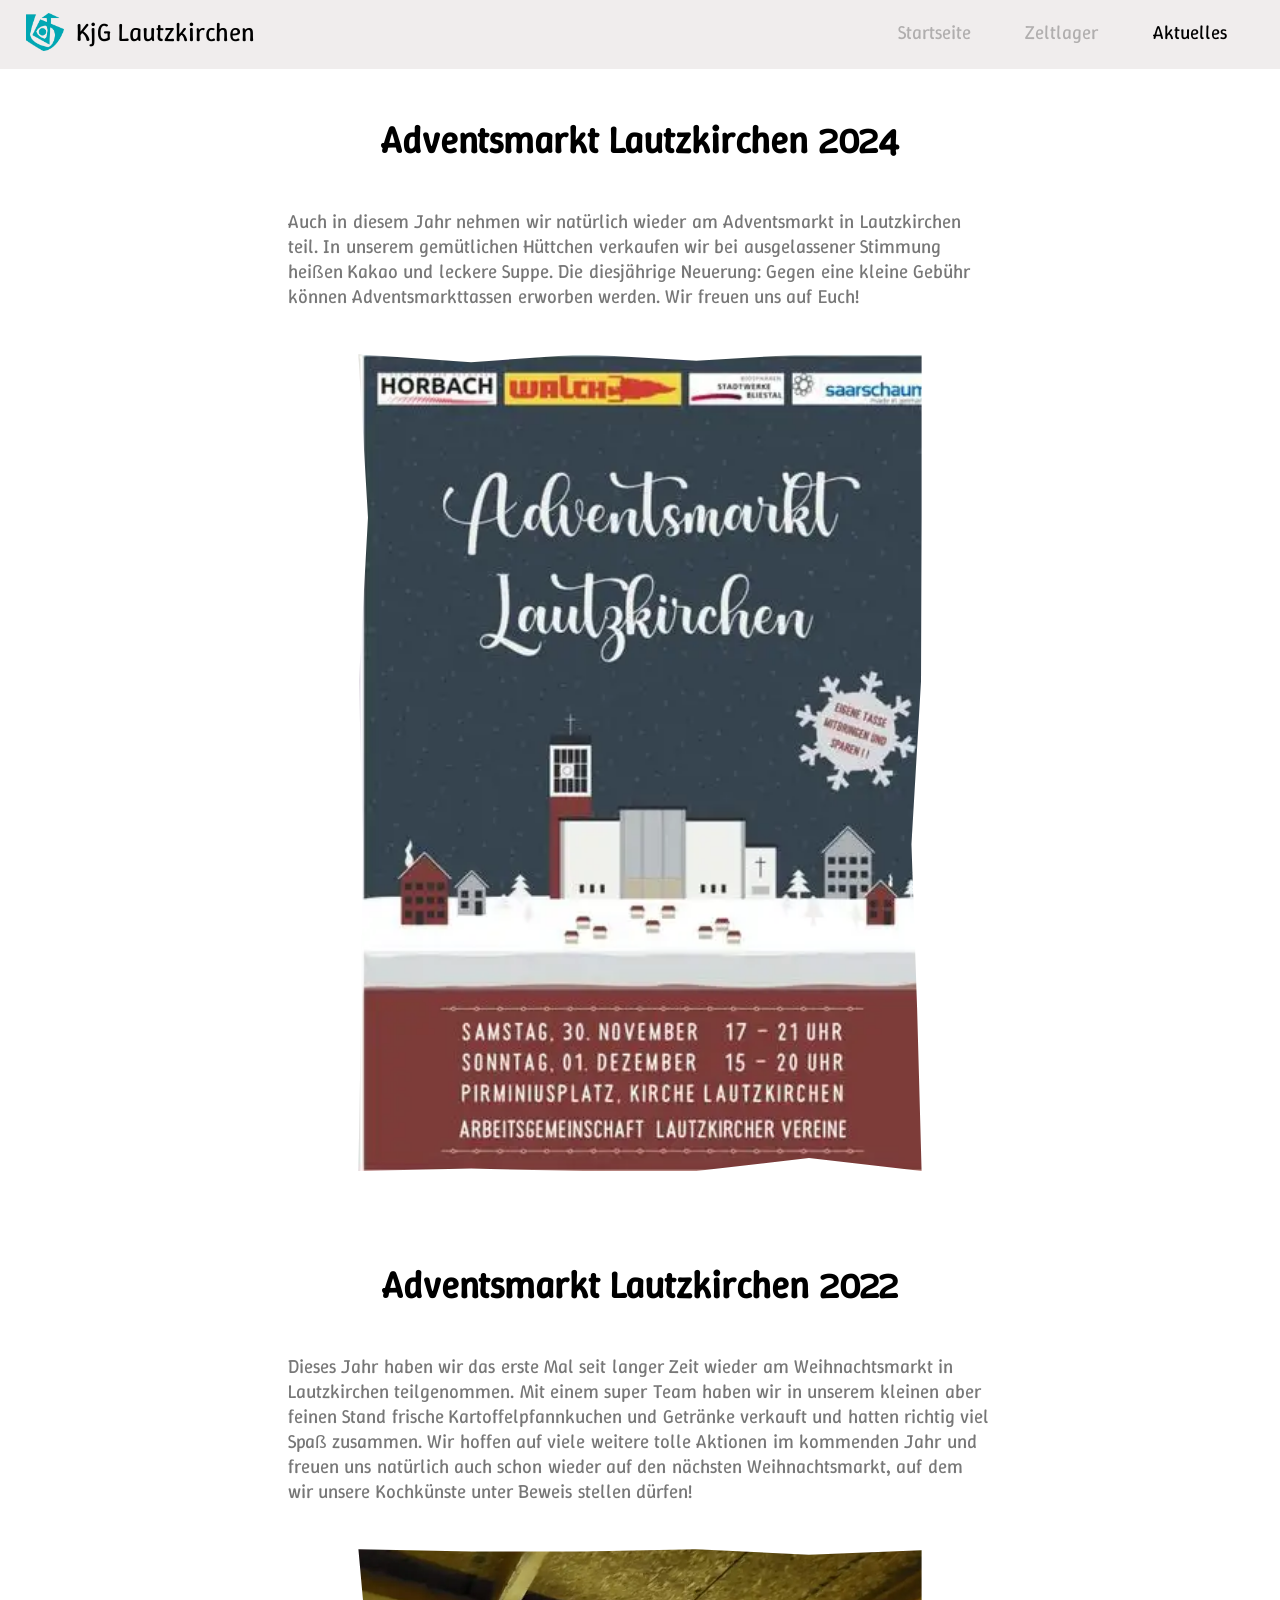
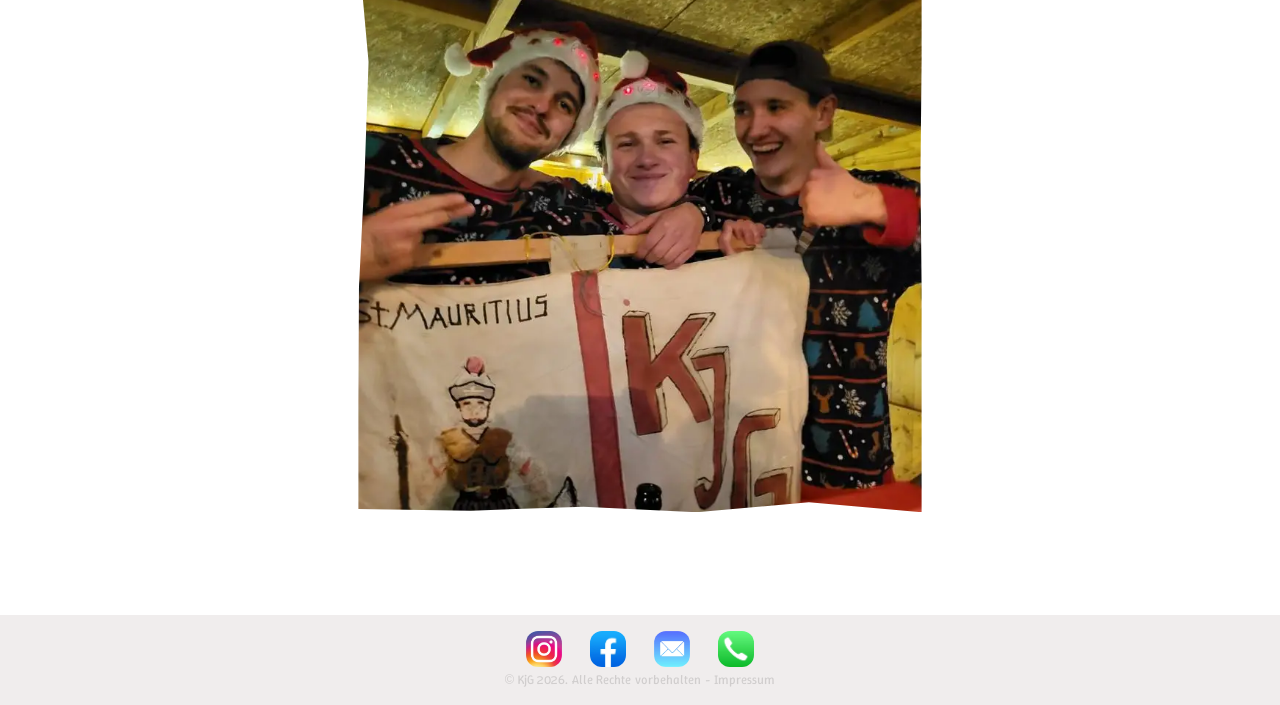
==== aktuelles.html @ 9eadfb22 "Minor improvements" ====
<html>
  <head>
    <meta name="viewport" content="width=device-width, initial-scale=1.0">
    <title> KjG Lautzkirchen - Zeltlager </title>
    <link rel="stylesheet" href=style.css>
    <link rel="shortcut icon" href="./bilder/seelenbohrer.webp" type="image/x-icon">
    <script src="script.js"></script>
  </head>
  <body>

    <div class="header">
      <div class="horizontal">
        <div class="logo">
          <img src="bilder/seelenbohrer.webp" alt="KjG Logo">
          KjG Lautzkirchen
        </div>
        <div class="tabs">
          <a href="/startseite"> Startseite </a>
          <a href="/zeltlager"> Zeltlager </a>
          <a class="aktiv" href="/aktuelles"> Aktuelles </a>
        </div>
      </div>
      <div class="fortschritt"></div>
    </div>

    <div class="main aktuelles">
      <div class="inhalt aktuelles">
        <div class="beitrag">
          <h1> Adventsmarkt Lautzkirchen 2024 </h1>
          <div class="beitrag-inhalt">
            <p>
              Auch in diesem Jahr nehmen wir natürlich wieder am Adventsmarkt in Lautzkirchen teil.
              In unserem gemütlichen Hüttchen verkaufen wir bei ausgelassener Stimmung heißen Kakao und leckere Suppe.
              Die diesjährige Neuerung: Gegen eine kleine Gebühr können Adventsmarkttassen erworben werden.
              Wir freuen uns auf Euch!
            </p>
          </div>
          <div class=beitrags-bilder>
            <div class="container">
              <img src="./bilder/news/adventsmarkt-2024.webp" alt="Adventsmarkt 2024">
            </div>
          </div>
        </div>
        <div class="beitrag">
          <h1> Adventsmarkt Lautzkirchen 2022 </h1>
          <div class="beitrag-inhalt">
            <p>
              Dieses Jahr haben wir das erste Mal seit langer Zeit wieder am Weihnachtsmarkt in Lautzkirchen teilgenommen.
              Mit einem super Team haben wir in unserem kleinen aber feinen Stand frische Kartoffelpfannkuchen und Getränke verkauft und hatten richtig viel Spaß zusammen.
              Wir hoffen auf viele weitere tolle Aktionen im kommenden Jahr und freuen uns natürlich auch schon wieder auf den nächsten Weihnachtsmarkt, auf dem wir unsere Kochkünste unter Beweis stellen dürfen!
            </p>
          </div>
          <div class=beitrags-bilder>
            <div class="container">
              <img src="./bilder/news/adventsmarkt-2022.webp" alt="Adventsmarkt 2022">
            </div>
          </div>
        </div>
      </div>
    </div>

    <footer>
      <div class="kontakt">
          <img src="bilder/instagram.webp" alt="Instagram Logo" onclick="window.location='https://www.instagram.com/kjg.lautzkirchen'">
          <img src="bilder/facebook.webp" alt="Facebook Logo" onclick="window.location='https://www.facebook.com/100064357975045'">
          <img src="bilder/mail.webp" alt="Email Logo" onclick="window.location='mailto:kjg-lautzkirchen-zeltlager@gmx.de'">
          <img src="bilder/phone.webp" alt="Phone Logo" onclick="window.location='tel:+49 15776947321'">
      </div>
      <a href="/impressum">
      © KjG 2026. Alle Rechte vorbehalten - Impressum
      </a>
    </footer>
  </body>
</html>
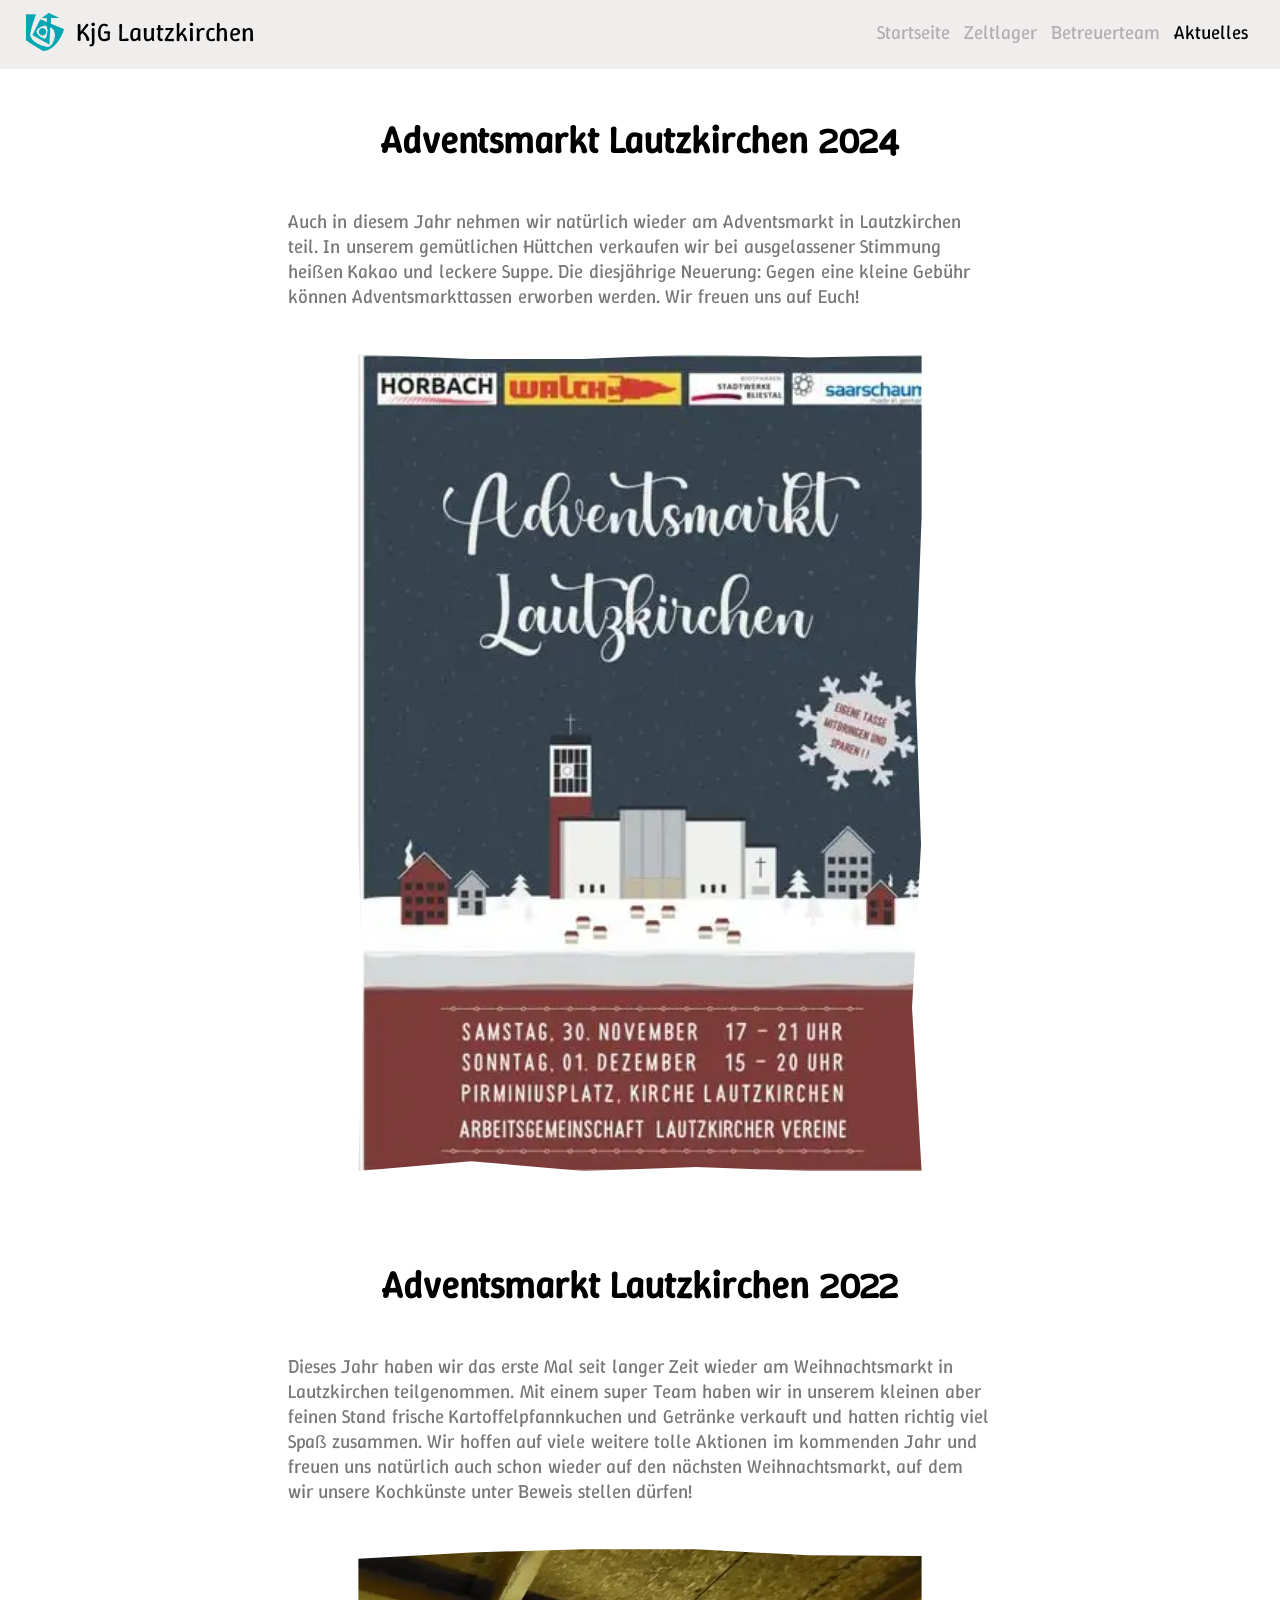
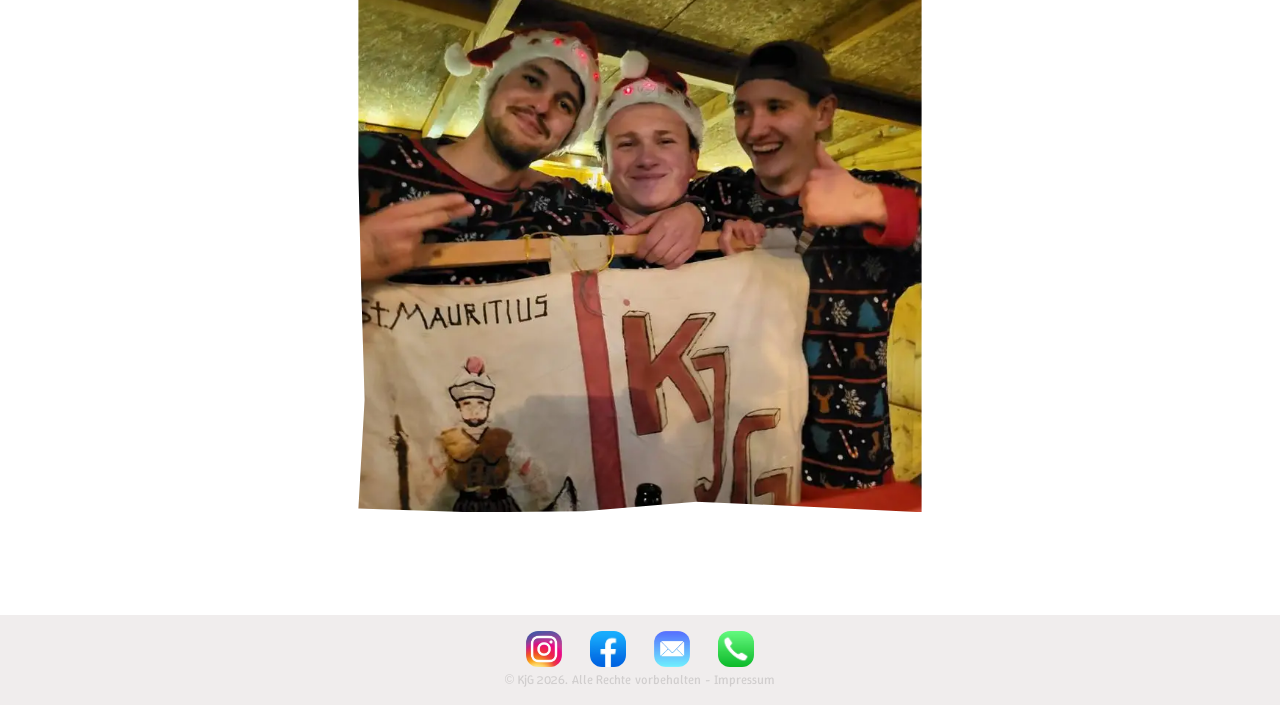
==== commit ba607539: "Add empty Team tab" ====
--- a/aktuelles.html
+++ b/aktuelles.html
@@ -17,6 +17,7 @@
         <div class="tabs">
           <a href="/startseite"> Startseite </a>
           <a href="/zeltlager"> Zeltlager </a>
+          <a href="/team"> Betreuerteam </a>
           <a class="aktiv" href="/aktuelles"> Aktuelles </a>
         </div>
       </div>
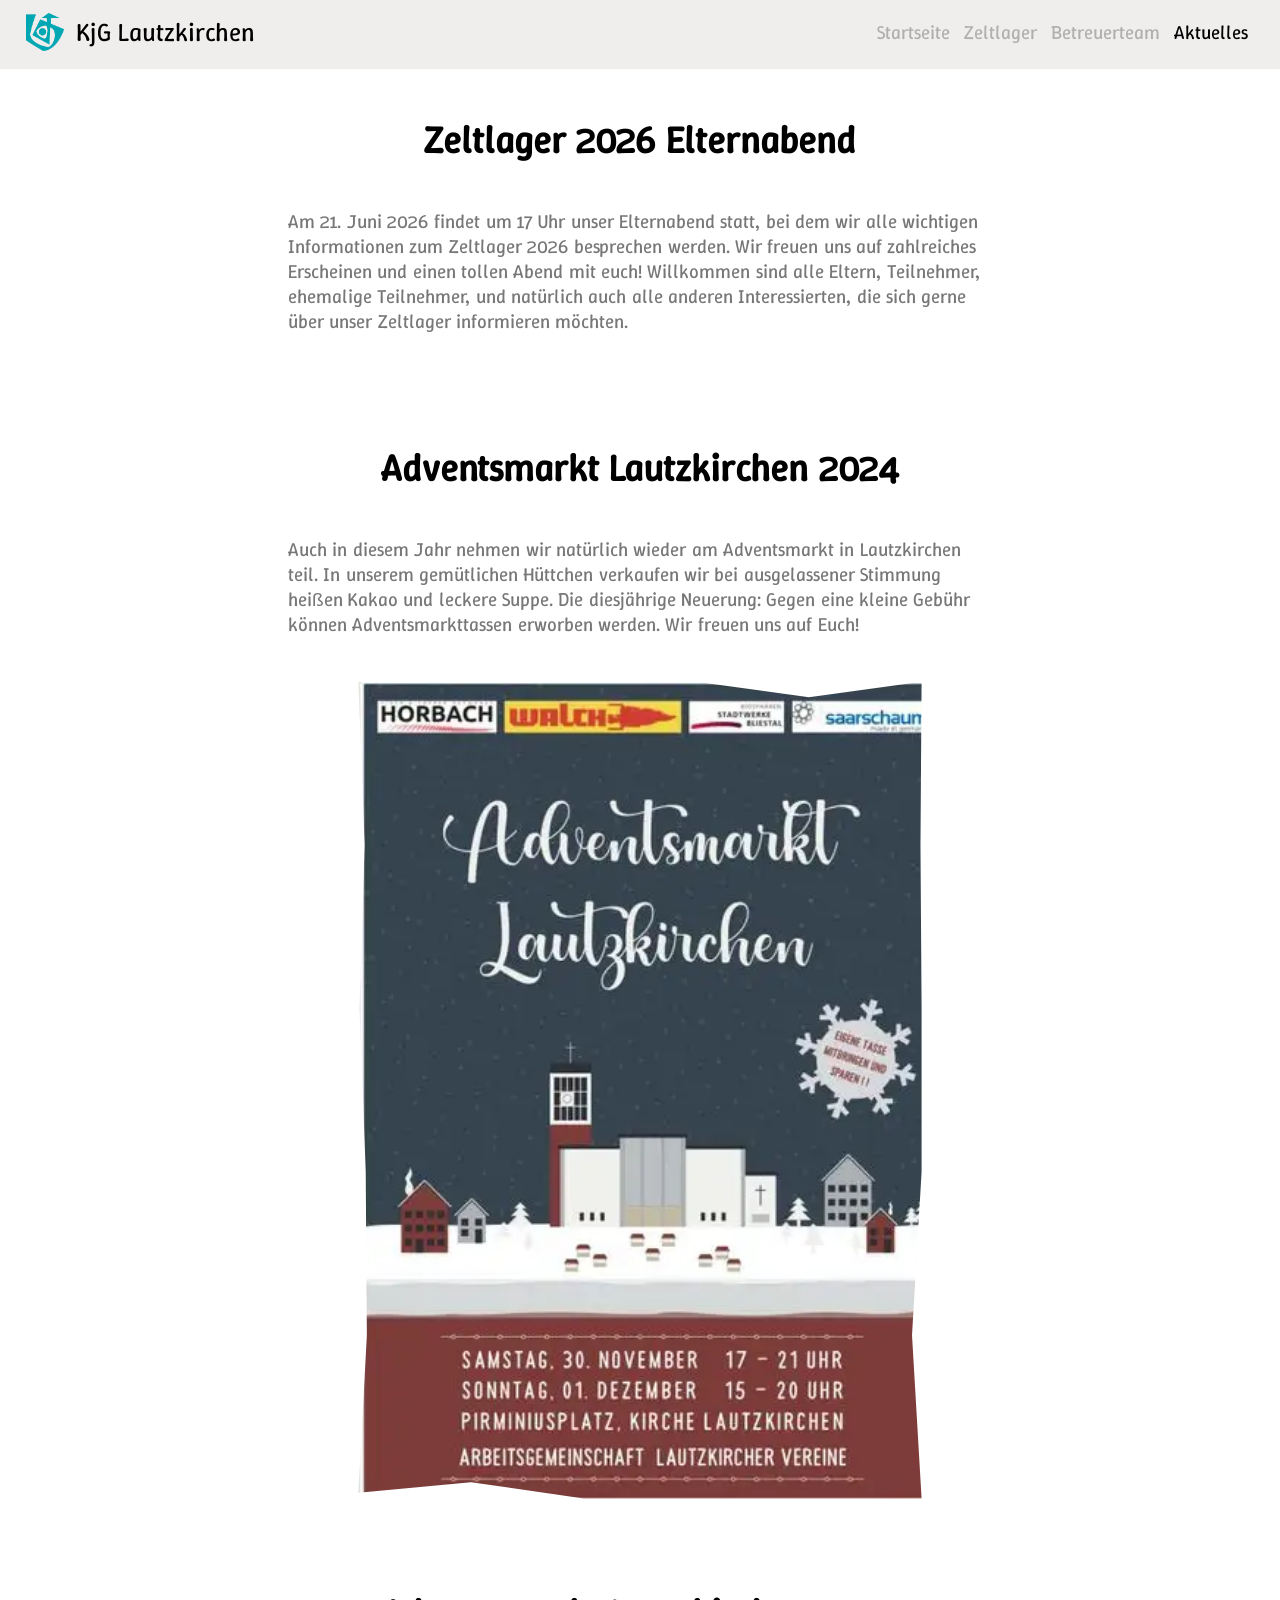
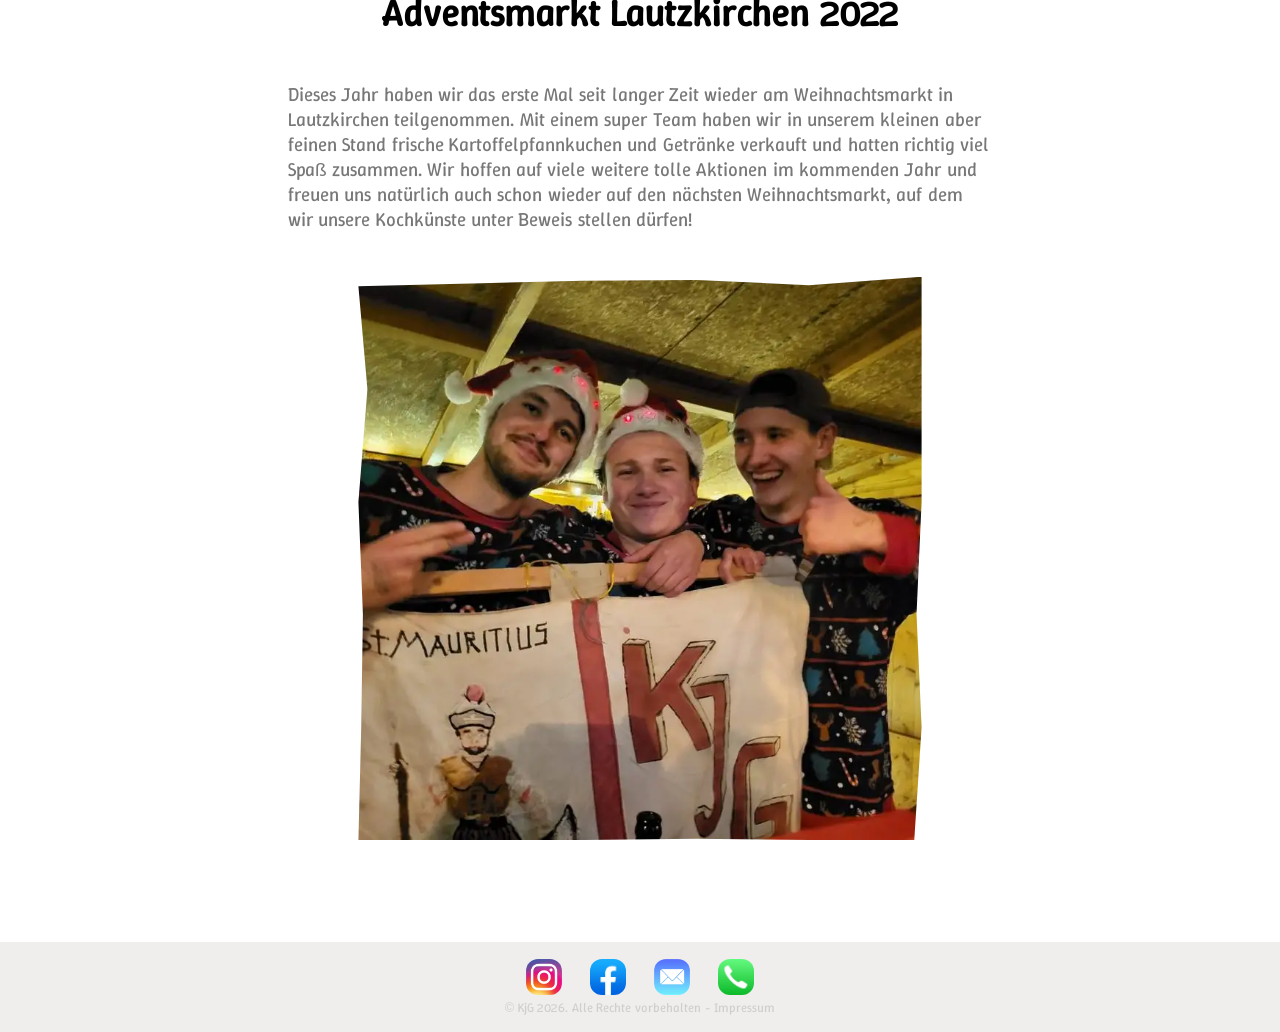
==== commit 0f1dfd68: "Add Elternabend news" ====
--- a/aktuelles.html
+++ b/aktuelles.html
@@ -26,6 +26,16 @@
 
     <div class="main aktuelles">
       <div class="inhalt aktuelles">
+        <div class="beitrag">
+          <h1> Zeltlager 2026 Elternabend </h1>
+          <div class="beitrag-inhalt">
+            <p>
+            Am 21. Juni 2026 findet um 17 Uhr unser Elternabend statt, bei dem wir alle wichtigen Informationen zum Zeltlager 2026 besprechen werden.
+            Wir freuen uns auf zahlreiches Erscheinen und einen tollen Abend mit euch!
+            Willkommen sind alle Eltern, Teilnehmer, ehemalige Teilnehmer, und natürlich auch alle anderen Interessierten, die sich gerne über unser Zeltlager informieren möchten.
+            </p>
+          </div>
+        </div>
         <div class="beitrag">
           <h1> Adventsmarkt Lautzkirchen 2024 </h1>
           <div class="beitrag-inhalt">
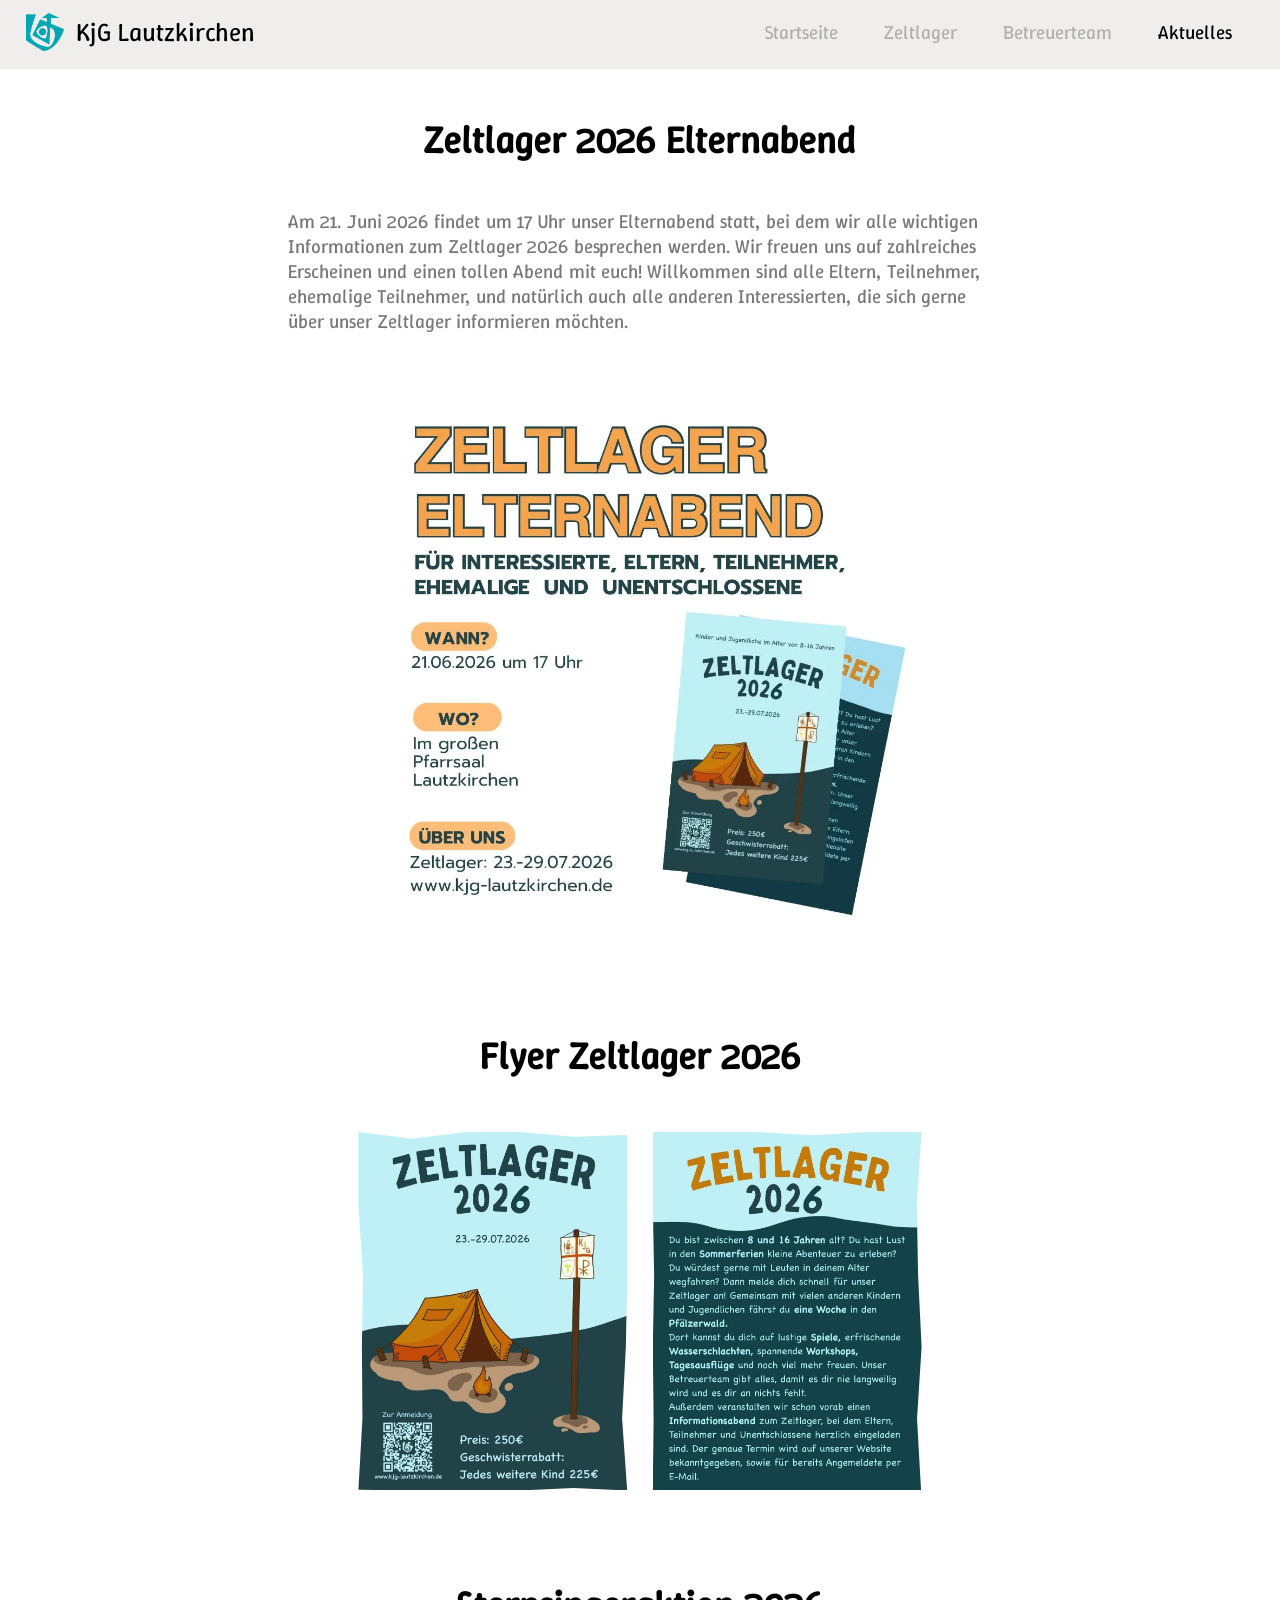
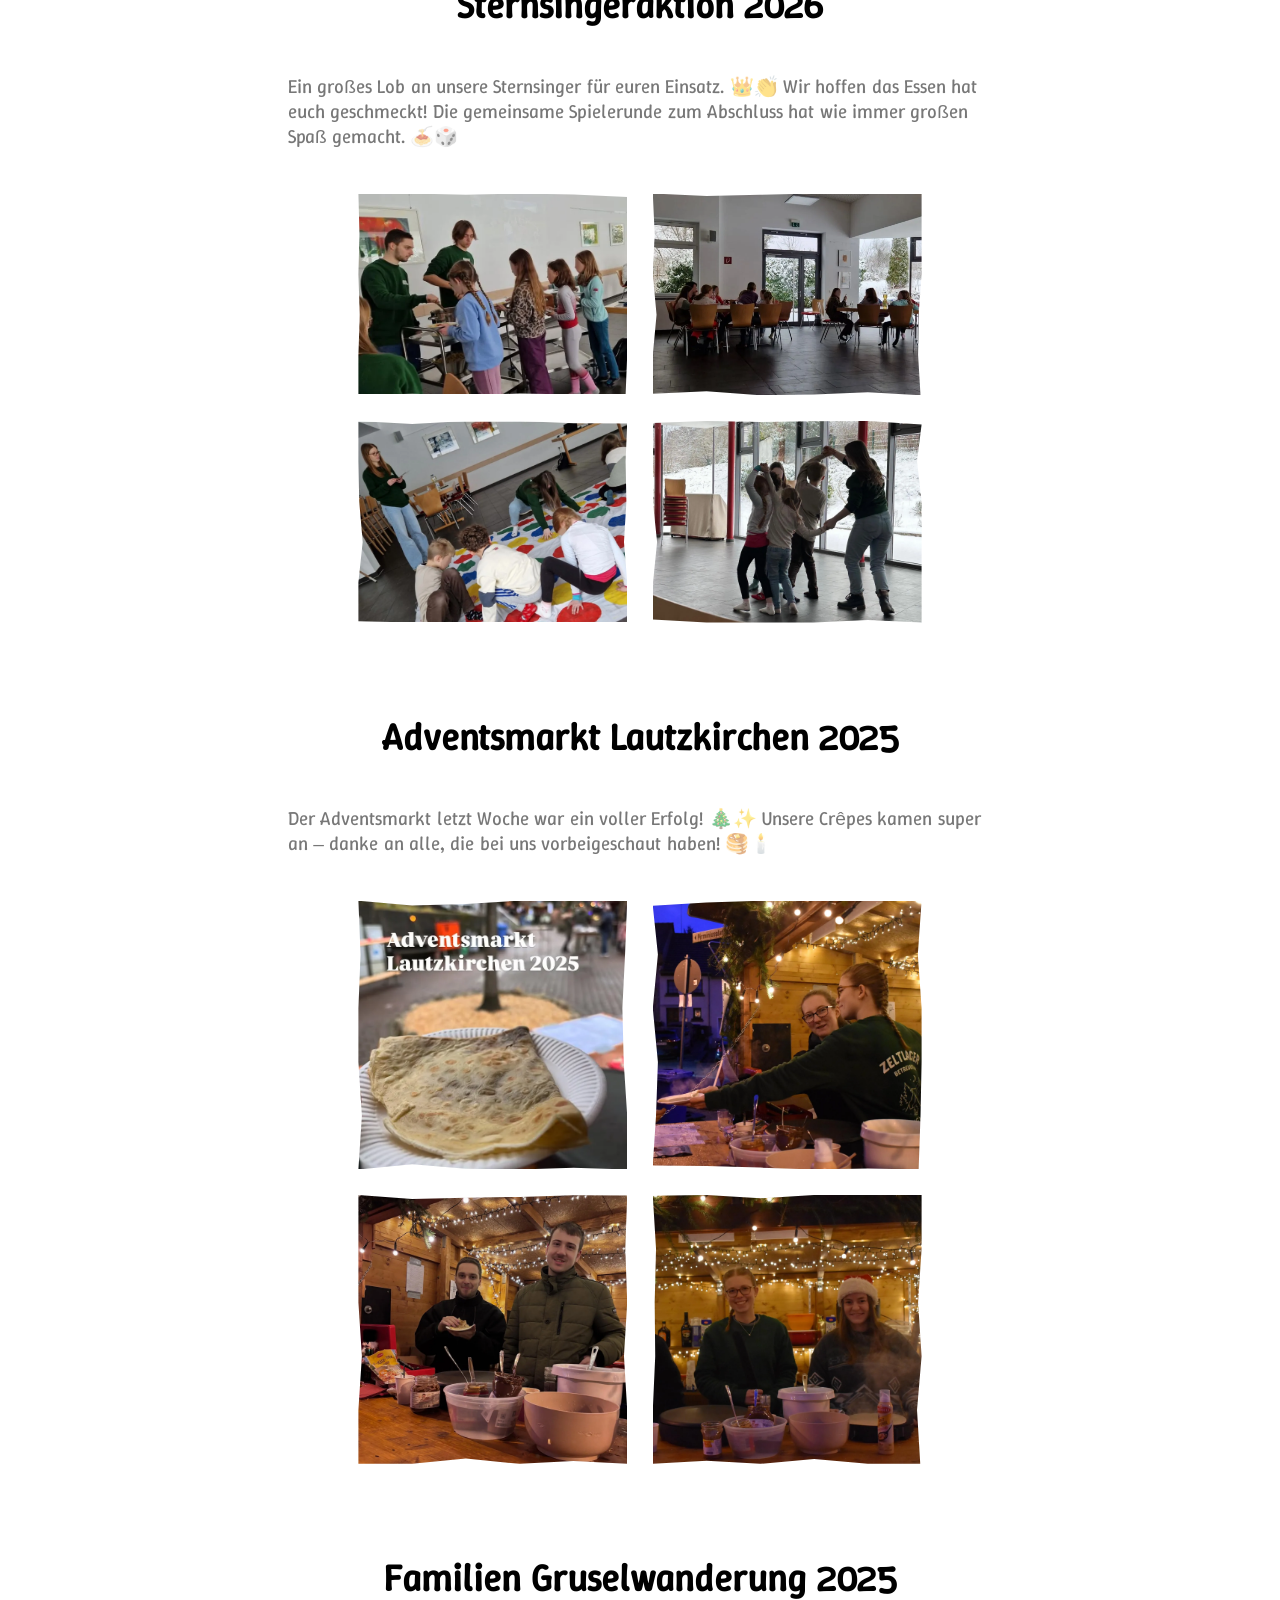
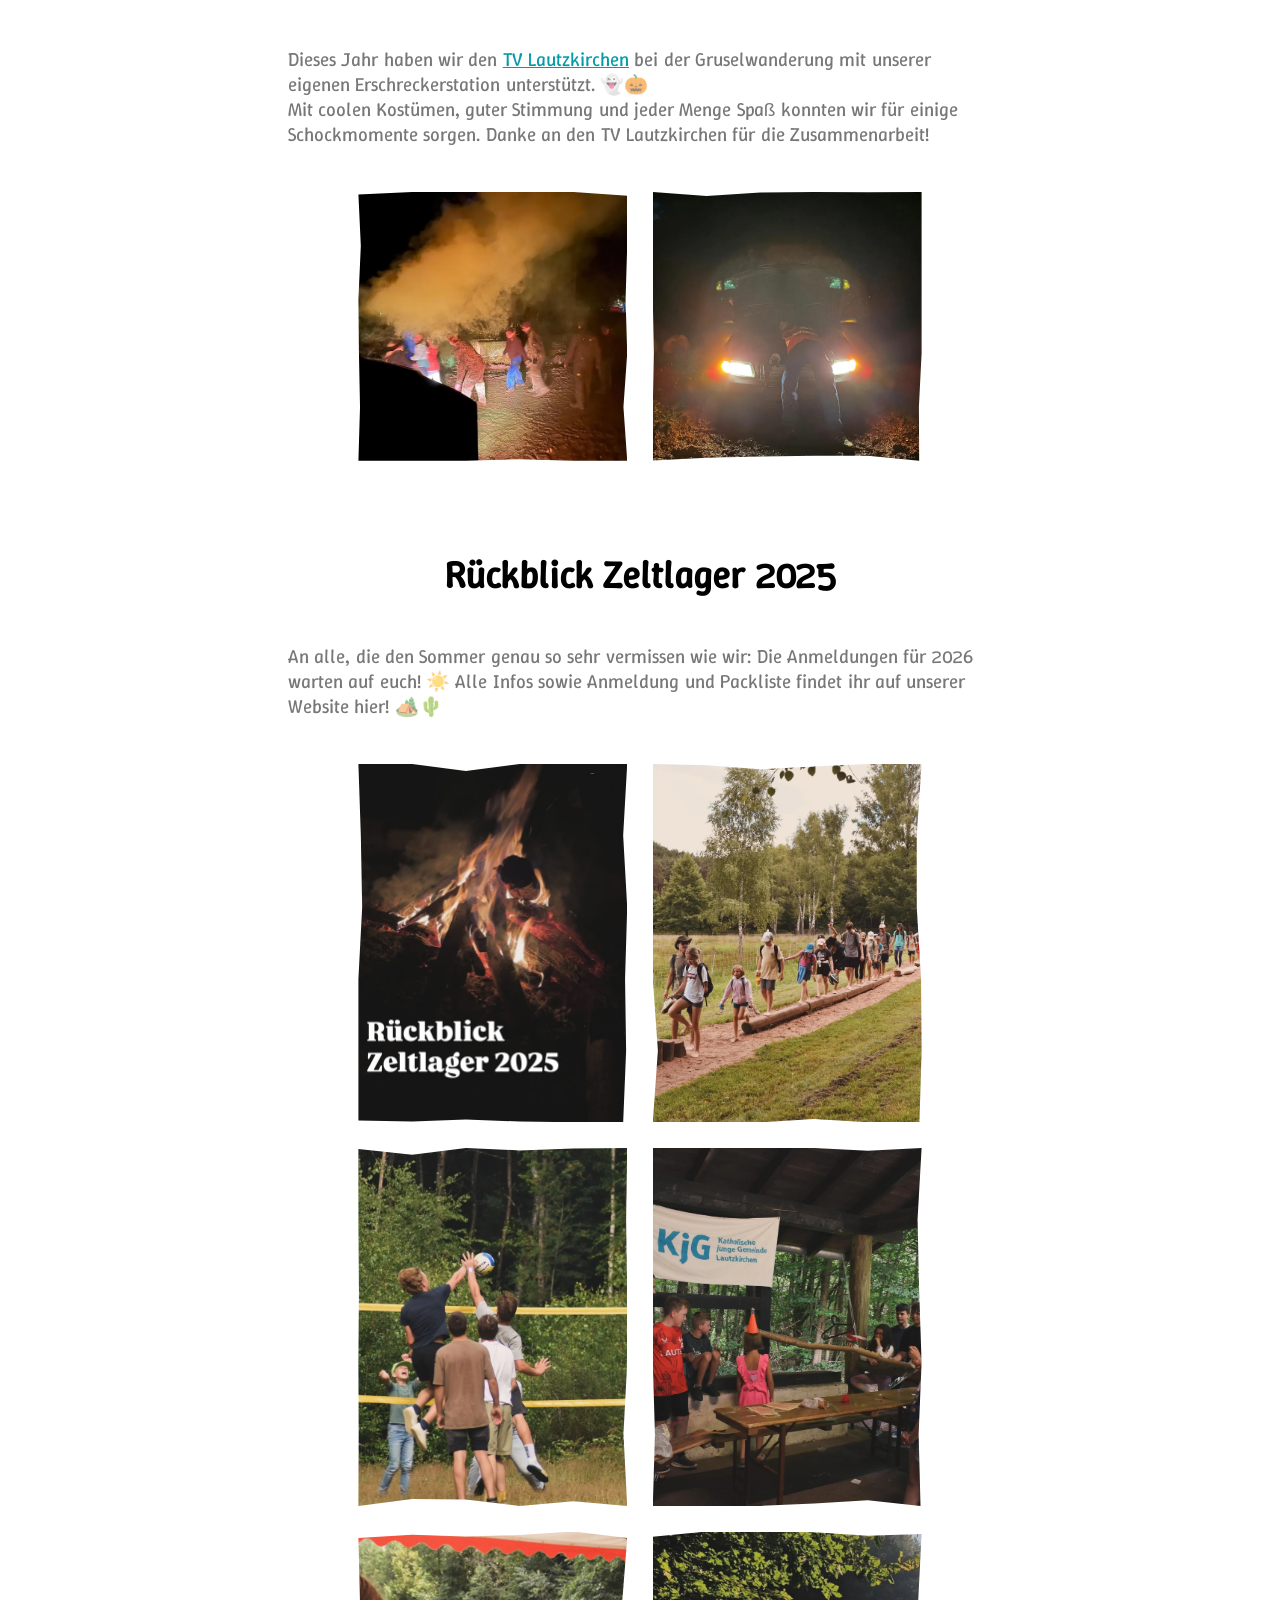
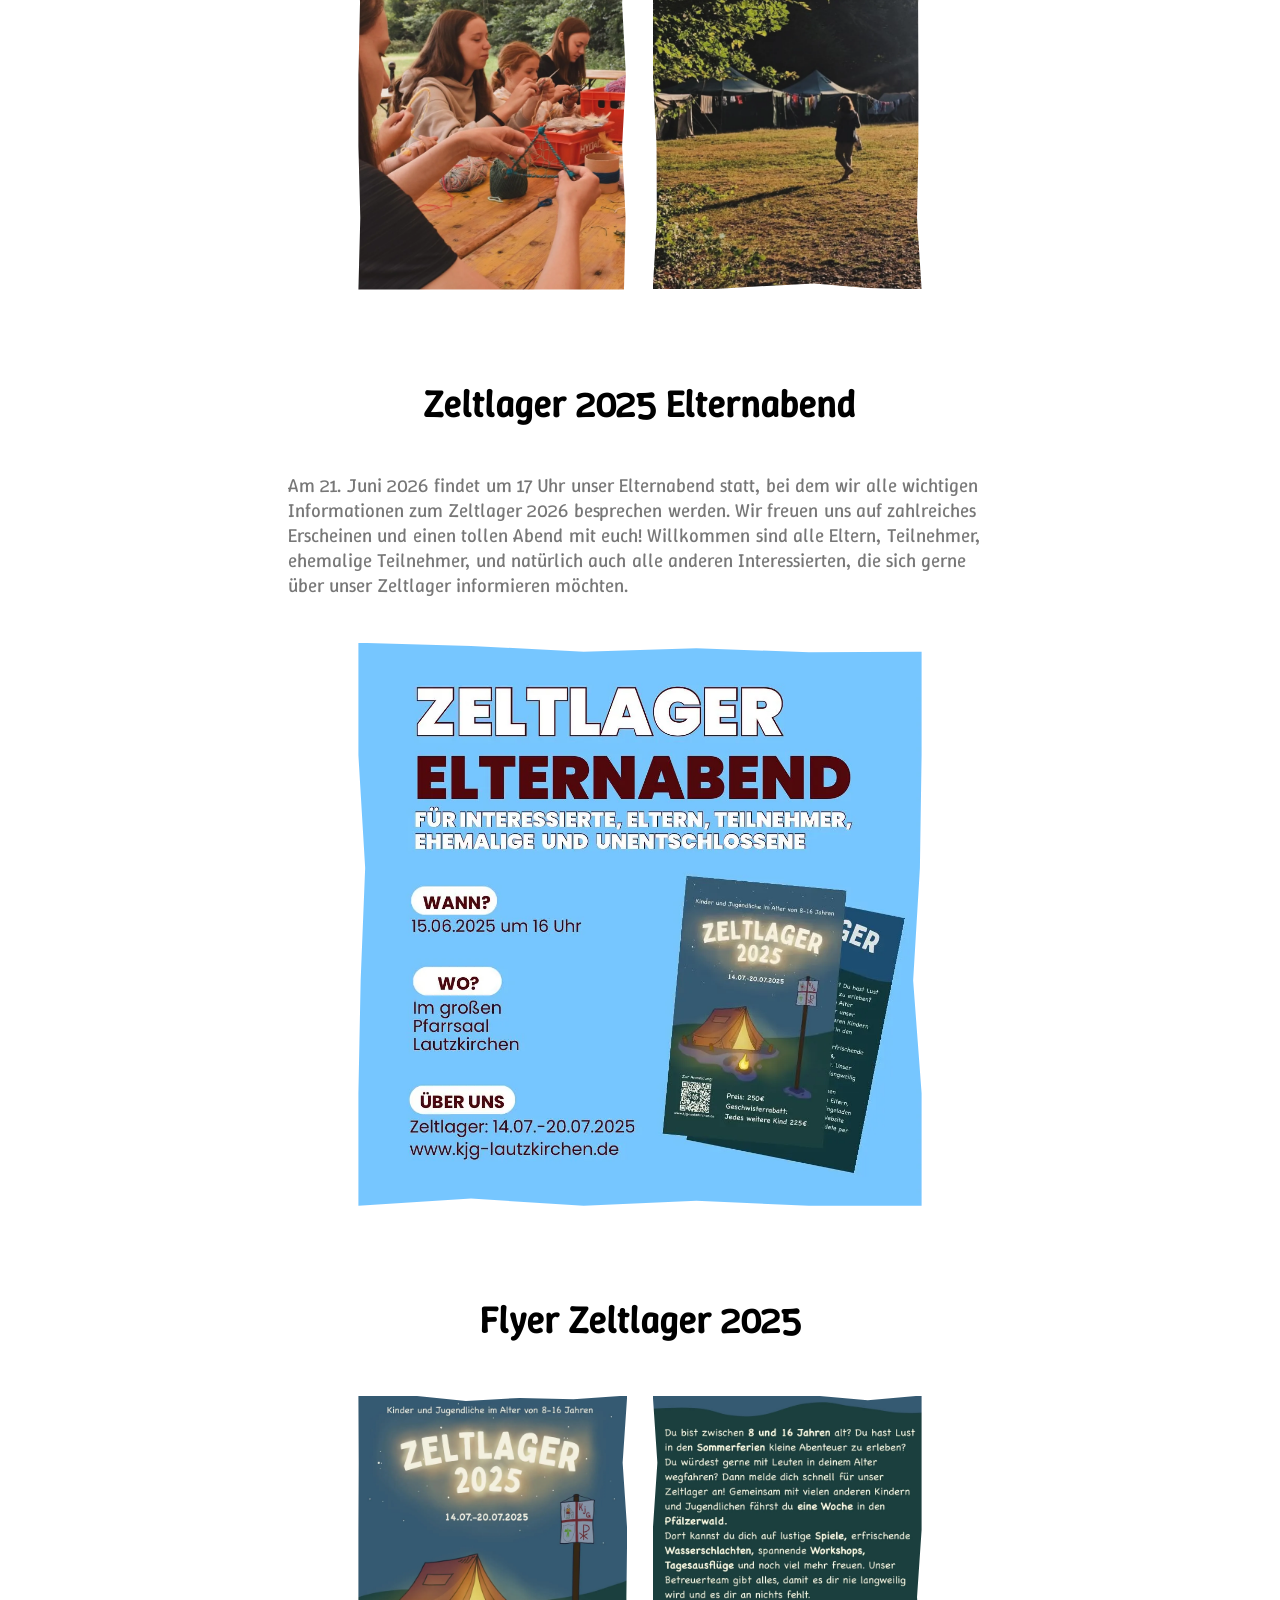
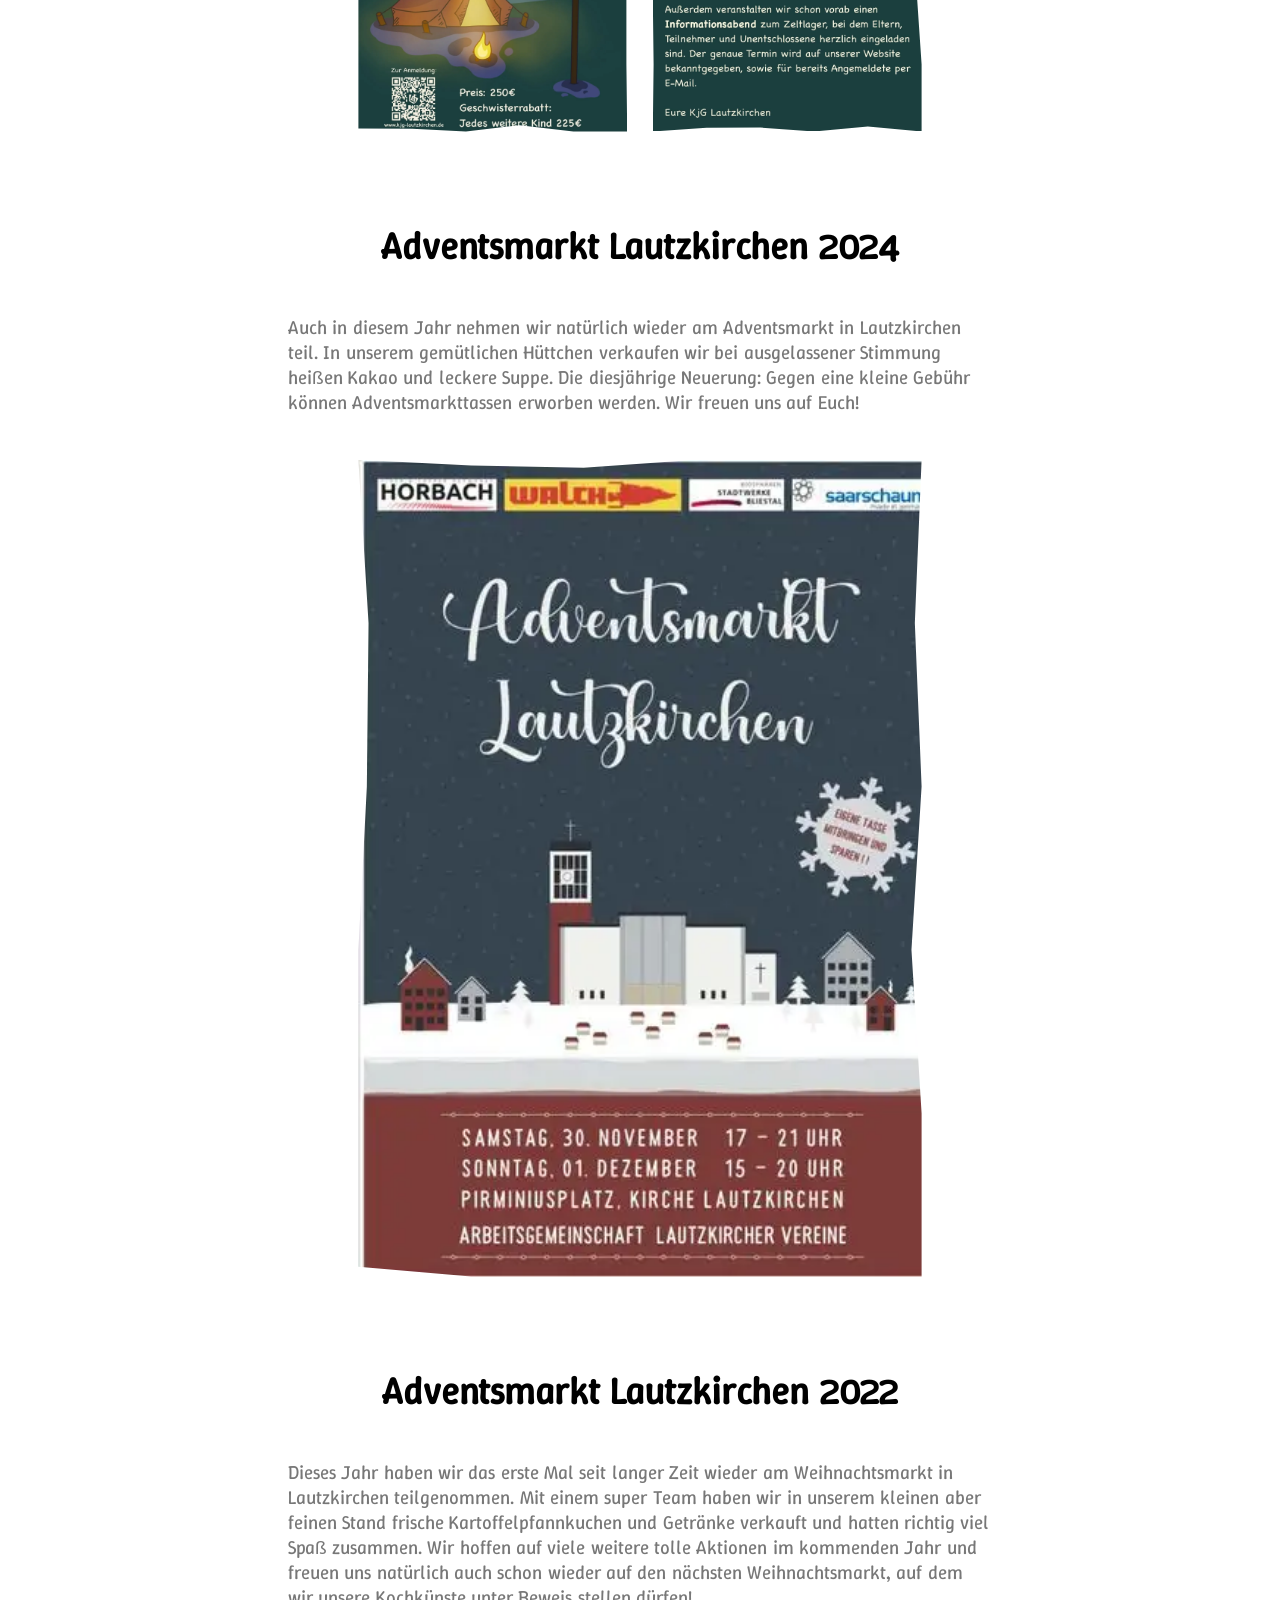
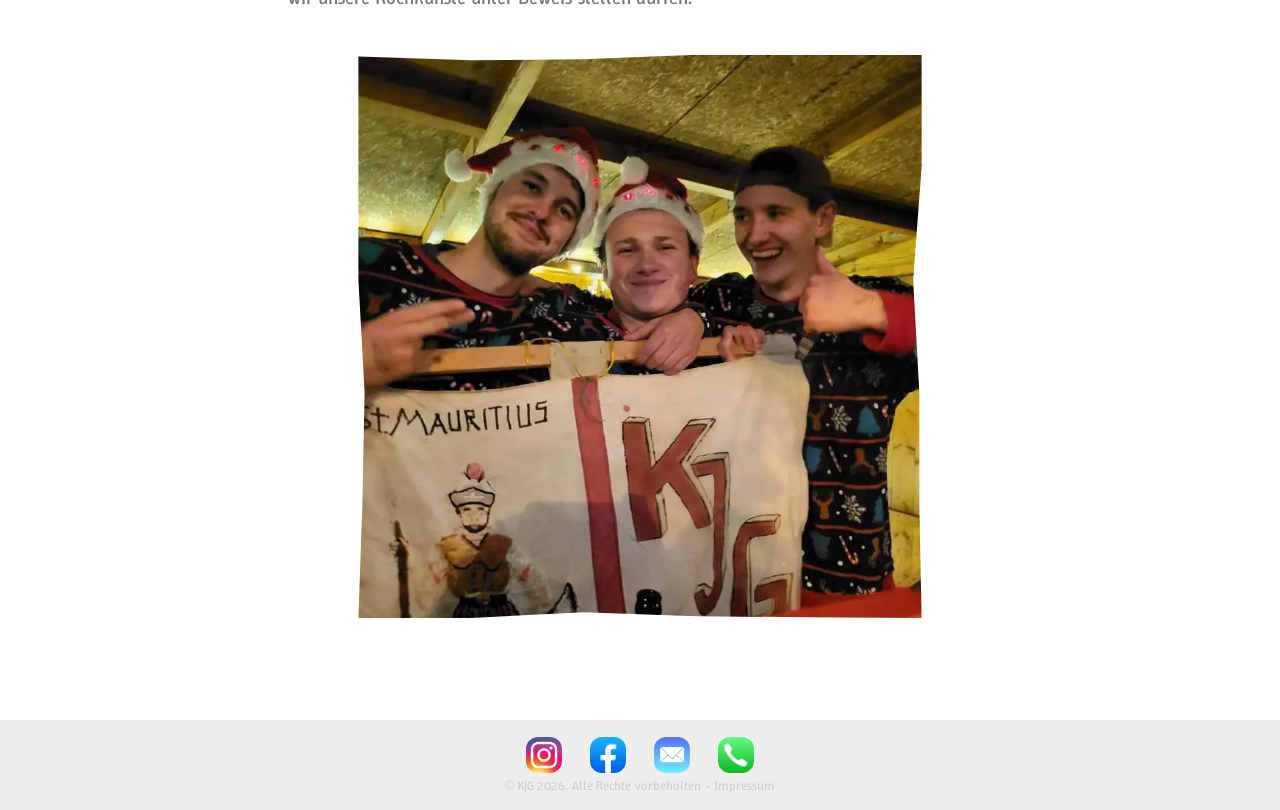
==== commit a68558ae: "Add more news entries" ====
--- a/aktuelles.html
+++ b/aktuelles.html
@@ -30,10 +30,146 @@
           <h1> Zeltlager 2026 Elternabend </h1>
           <div class="beitrag-inhalt">
             <p>
-            Am 21. Juni 2026 findet um 17 Uhr unser Elternabend statt, bei dem wir alle wichtigen Informationen zum Zeltlager 2026 besprechen werden.
-            Wir freuen uns auf zahlreiches Erscheinen und einen tollen Abend mit euch!
-            Willkommen sind alle Eltern, Teilnehmer, ehemalige Teilnehmer, und natürlich auch alle anderen Interessierten, die sich gerne über unser Zeltlager informieren möchten.
-            </p>
+              Am 21. Juni 2026 findet um 17 Uhr unser Elternabend statt, bei dem wir alle wichtigen Informationen zum Zeltlager 2026 besprechen werden.
+              Wir freuen uns auf zahlreiches Erscheinen und einen tollen Abend mit euch!
+              Willkommen sind alle Eltern, Teilnehmer, ehemalige Teilnehmer, und natürlich auch alle anderen Interessierten, die sich gerne über unser Zeltlager informieren möchten.
+            </p>
+          </div>
+          <div class=beitrags-bilder>
+            <div class="container">
+              <img src="bilder/news/elternabend-2026.webp" alt="Zeltlager 2026 Elternabend">
+            </div>
+          </div>
+        </div>
+        <div class="beitrag">
+          <h1> Flyer Zeltlager 2026 </h1>
+          <div class=beitrags-bilder>
+            <div class="container">
+              <img src="bilder/news/flyer-2026.webp" alt="Flyer Zeltlager 2026 Bild 1">
+            </div>
+            <div class="container">
+              <img src="bilder/news/flyer-2026-2.webp" alt="Flyer Zeltlager 2026 Bild 2">
+            </div>
+          </div>
+        </div>
+        <div class="beitrag">
+          <h1> Sternsingeraktion 2026 </h1>
+          <div class="beitrag-inhalt">
+            <p>
+              Ein großes Lob an unsere Sternsinger für euren Einsatz. 👑👏
+              Wir hoffen das Essen hat euch geschmeckt! Die gemeinsame Spielerunde zum Abschluss hat wie immer großen Spaß gemacht. 🍝🎲
+            </p>
+          </div>
+          <div class=beitrags-bilder>
+            <div class="container">
+              <img src="bilder/news/sternsinger-2026.webp" alt="Sternsinger Aktion 2026 Bild 1">
+            </div>
+            <div class="container">
+              <img src="bilder/news/sternsinger-2026-2.webp" alt="Sternsinger Aktion 2026 Bild 2">
+            </div>
+            <div class="container">
+              <img src="bilder/news/sternsinger-2026-3.webp" alt="Sternsinger Aktion 2026 Bild 3">
+            </div>
+            <div class="container">
+              <img src="bilder/news/sternsinger-2026-4.webp" alt="Sternsinger Aktion 2026 Bild 4">
+            </div>
+          </div>
+        </div>
+        <div class="beitrag">
+          <h1> Adventsmarkt Lautzkirchen 2025 </h1>
+          <div class="beitrag-inhalt">
+            <p>
+              Der Adventsmarkt letzt Woche war ein voller Erfolg! 🎄✨
+              Unsere Crêpes kamen super an – danke an alle, die bei uns vorbeigeschaut haben! 🥞🕯️
+            </p>
+          </div>
+          <div class=beitrags-bilder>
+            <div class="container">
+              <img src="bilder/news/adventsmarkt-2025.webp" alt="Adventsmarkt 2025 Bild 1">
+            </div>
+            <div class="container">
+              <img src="bilder/news/adventsmarkt-2025-2.webp" alt="Adventsmarkt 2025 Bild 2">
+            </div>
+            <div class="container">
+              <img src="bilder/news/adventsmarkt-2025-3.webp" alt="Adventsmarkt 2025 Bild 3">
+            </div>
+            <div class="container">
+              <img src="bilder/news/adventsmarkt-2025-4.webp" alt="Adventsmarkt 2025 Bild 4">
+            </div>
+          </div>
+        </div>
+        <div class="beitrag">
+          <h1> Familien Gruselwanderung 2025 </h1>
+          <div class="beitrag-inhalt">
+            <p>
+              Dieses Jahr haben wir den <a href="https://www.instagram.com/_tvlautzkirchen_/">TV Lautzkirchen</a> bei der Gruselwanderung mit unserer eigenen Erschreckerstation unterstützt. 👻🎃
+              <br>
+              Mit coolen Kostümen, guter Stimmung und jeder Menge Spaß konnten wir für einige Schockmomente sorgen.
+              Danke an den TV Lautzkirchen für die Zusammenarbeit!
+            </p>
+          </div>
+          <div class=beitrags-bilder>
+            <div class="container">
+              <img src="bilder/news/gruselwanderung-2025.webp" alt="Familien Gruselwanderung 2025 Bild 1">
+            </div>
+            <div class="container">
+              <img src="bilder/news/gruselwanderung-2025-2.webp" alt="Familien Gruselwanderung 2025 Bild 2">
+            </div>
+          </div>
+        </div>
+        <div class="beitrag">
+          <h1> Rückblick Zeltlager 2025 </h1>
+          <div class="beitrag-inhalt">
+            <p>
+              An alle, die den Sommer genau so sehr vermissen wie wir: Die Anmeldungen für 2026 warten auf euch! ☀️
+              Alle Infos sowie Anmeldung und Packliste findet ihr auf unserer Website hier! 🏕️🌵
+            </p>
+          </div>
+          <div class=beitrags-bilder>
+            <div class="container">
+              <img src="bilder/news/recap-zeltlager-2025.webp" alt="Rückblick Zeltlager 2025 Bild 1">
+            </div>
+            <div class="container">
+              <img src="bilder/news/recap-zeltlager-2025-2.webp" alt="Rückblick Zeltlager 2025 Bild 2">
+            </div>
+            <div class="container">
+              <img src="bilder/news/recap-zeltlager-2025-3.webp" alt="Rückblick Zeltlager 2025 Bild 3">
+            </div>
+            <div class="container">
+              <img src="bilder/news/recap-zeltlager-2025-4.webp" alt="Rückblick Zeltlager 2025 Bild 4">
+            </div>
+            <div class="container">
+              <img src="bilder/news/recap-zeltlager-2025-5.webp" alt="Rückblick Zeltlager 2025 Bild 5">
+            </div>
+            <div class="container">
+              <img src="bilder/news/recap-zeltlager-2025-6.webp" alt="Rückblick Zeltlager 2025 Bild 6">
+            </div>
+          </div>
+        </div>
+        <div class="beitrag">
+          <h1> Zeltlager 2025 Elternabend </h1>
+          <div class="beitrag-inhalt">
+            <p>
+              Am 21. Juni 2026 findet um 17 Uhr unser Elternabend statt, bei dem wir alle wichtigen Informationen zum Zeltlager 2026 besprechen werden.
+              Wir freuen uns auf zahlreiches Erscheinen und einen tollen Abend mit euch!
+              Willkommen sind alle Eltern, Teilnehmer, ehemalige Teilnehmer, und natürlich auch alle anderen Interessierten, die sich gerne über unser Zeltlager informieren möchten.
+            </p>
+          </div>
+          <div class=beitrags-bilder>
+            <div class="container">
+              <img src="bilder/news/elternabend-2025.webp" alt="Zeltlager 2025 Elternabend">
+            </div>
+          </div>
+        </div>
+        <div class="beitrag">
+          <h1> Flyer Zeltlager 2025 </h1>
+          <div class=beitrags-bilder>
+            <div class="container">
+              <img src="bilder/news/flyer-2025.webp" alt="Flyer Zeltlager 2025 Bild 1">
+            </div>
+            <div class="container">
+              <img src="bilder/news/flyer-2025-2.webp" alt="Flyer Zeltlager 2025 Bild 2">
+            </div>
           </div>
         </div>
         <div class="beitrag">
@@ -48,7 +184,7 @@
           </div>
           <div class=beitrags-bilder>
             <div class="container">
-              <img src="./bilder/news/adventsmarkt-2024.webp" alt="Adventsmarkt 2024">
+              <img src="bilder/news/adventsmarkt-2024.webp" alt="Adventsmarkt 2024">
             </div>
           </div>
         </div>
@@ -63,7 +199,7 @@
           </div>
           <div class=beitrags-bilder>
             <div class="container">
-              <img src="./bilder/news/adventsmarkt-2022.webp" alt="Adventsmarkt 2022">
+              <img src="bilder/news/adventsmarkt-2022.webp" alt="Adventsmarkt 2022">
             </div>
           </div>
         </div>
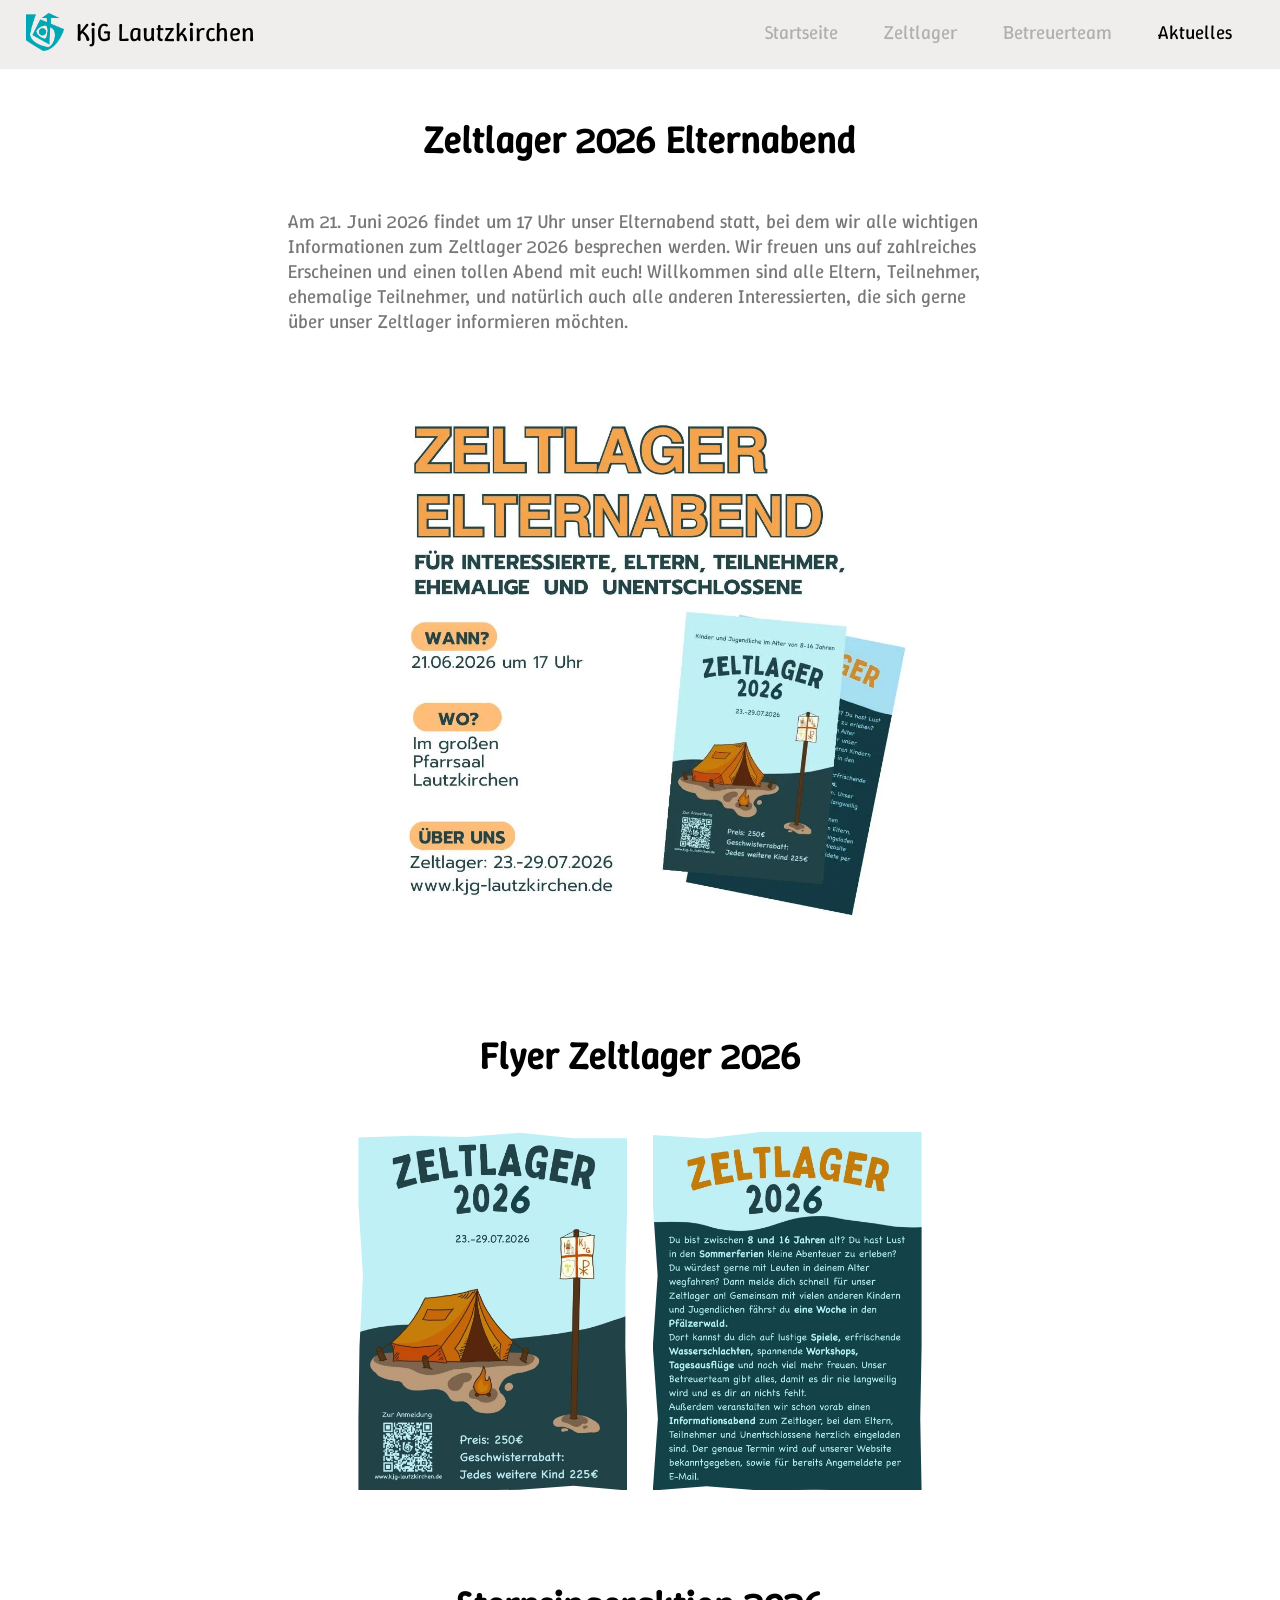
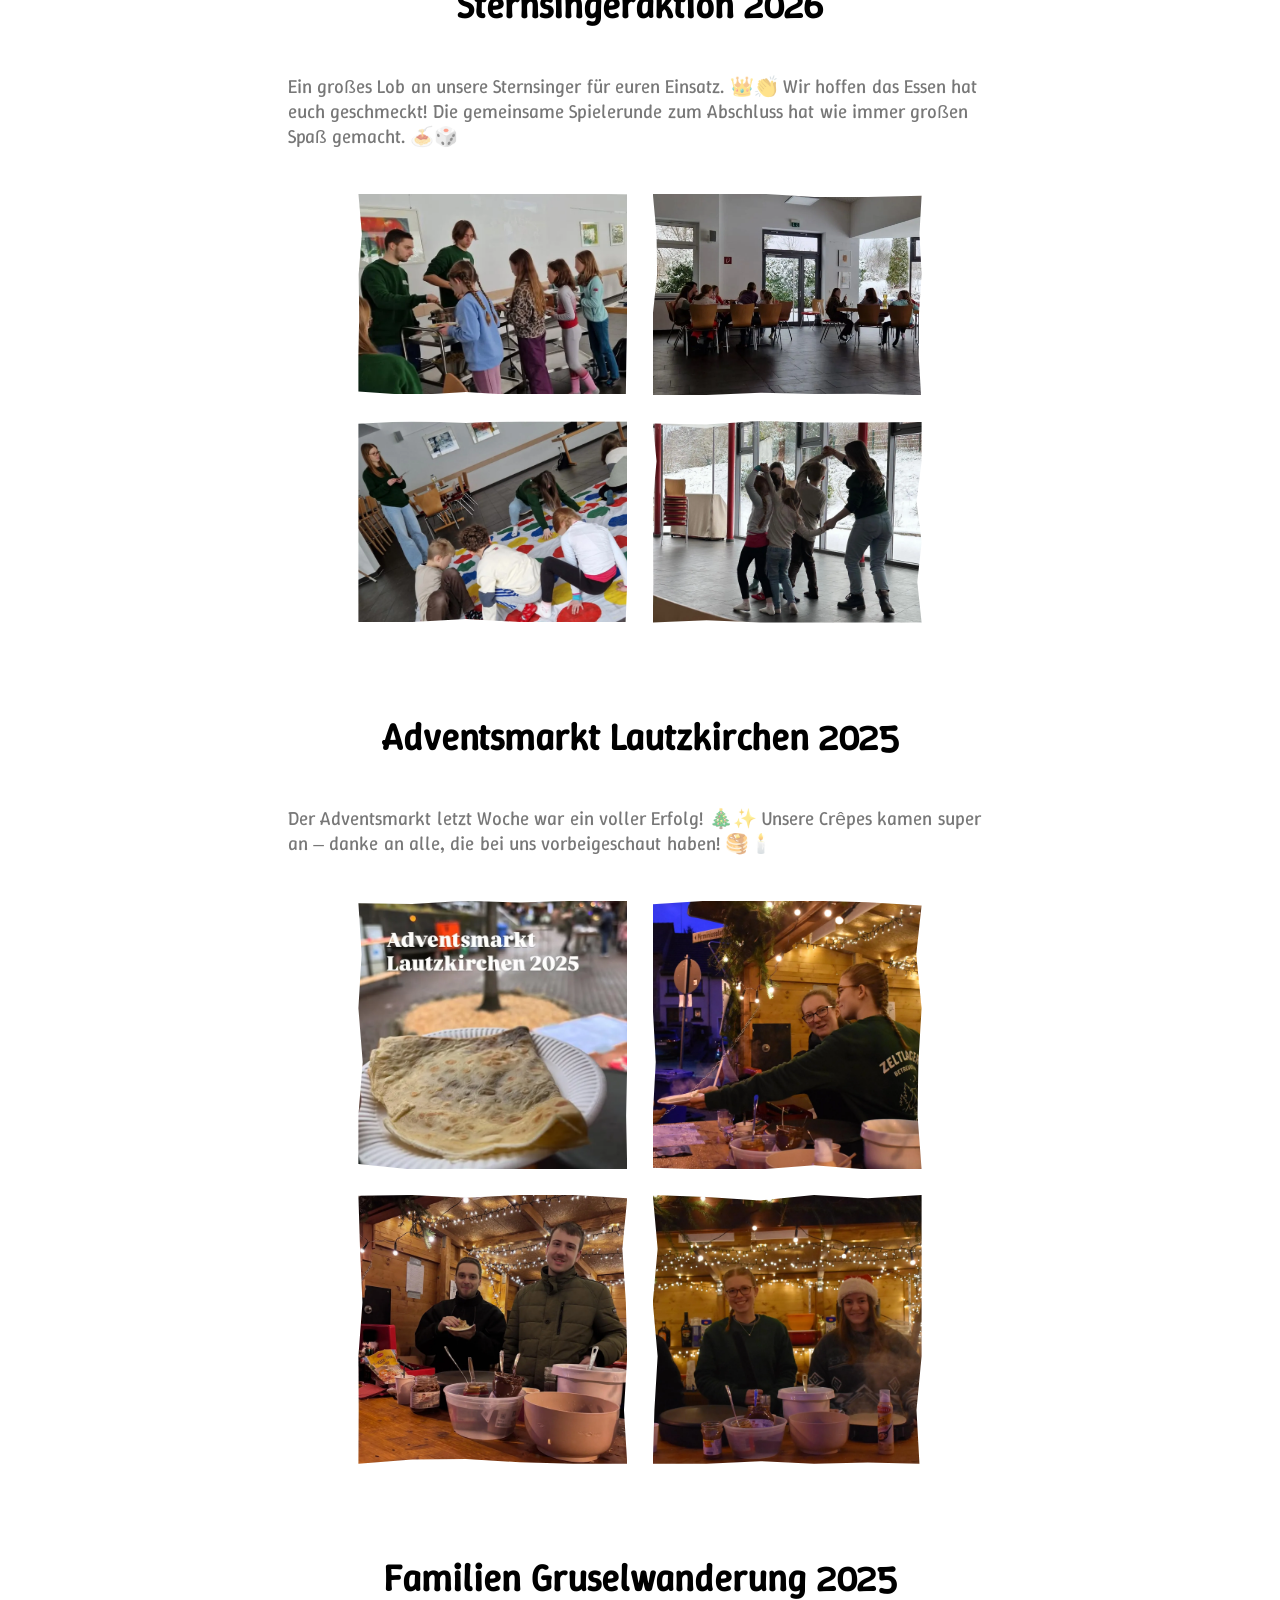
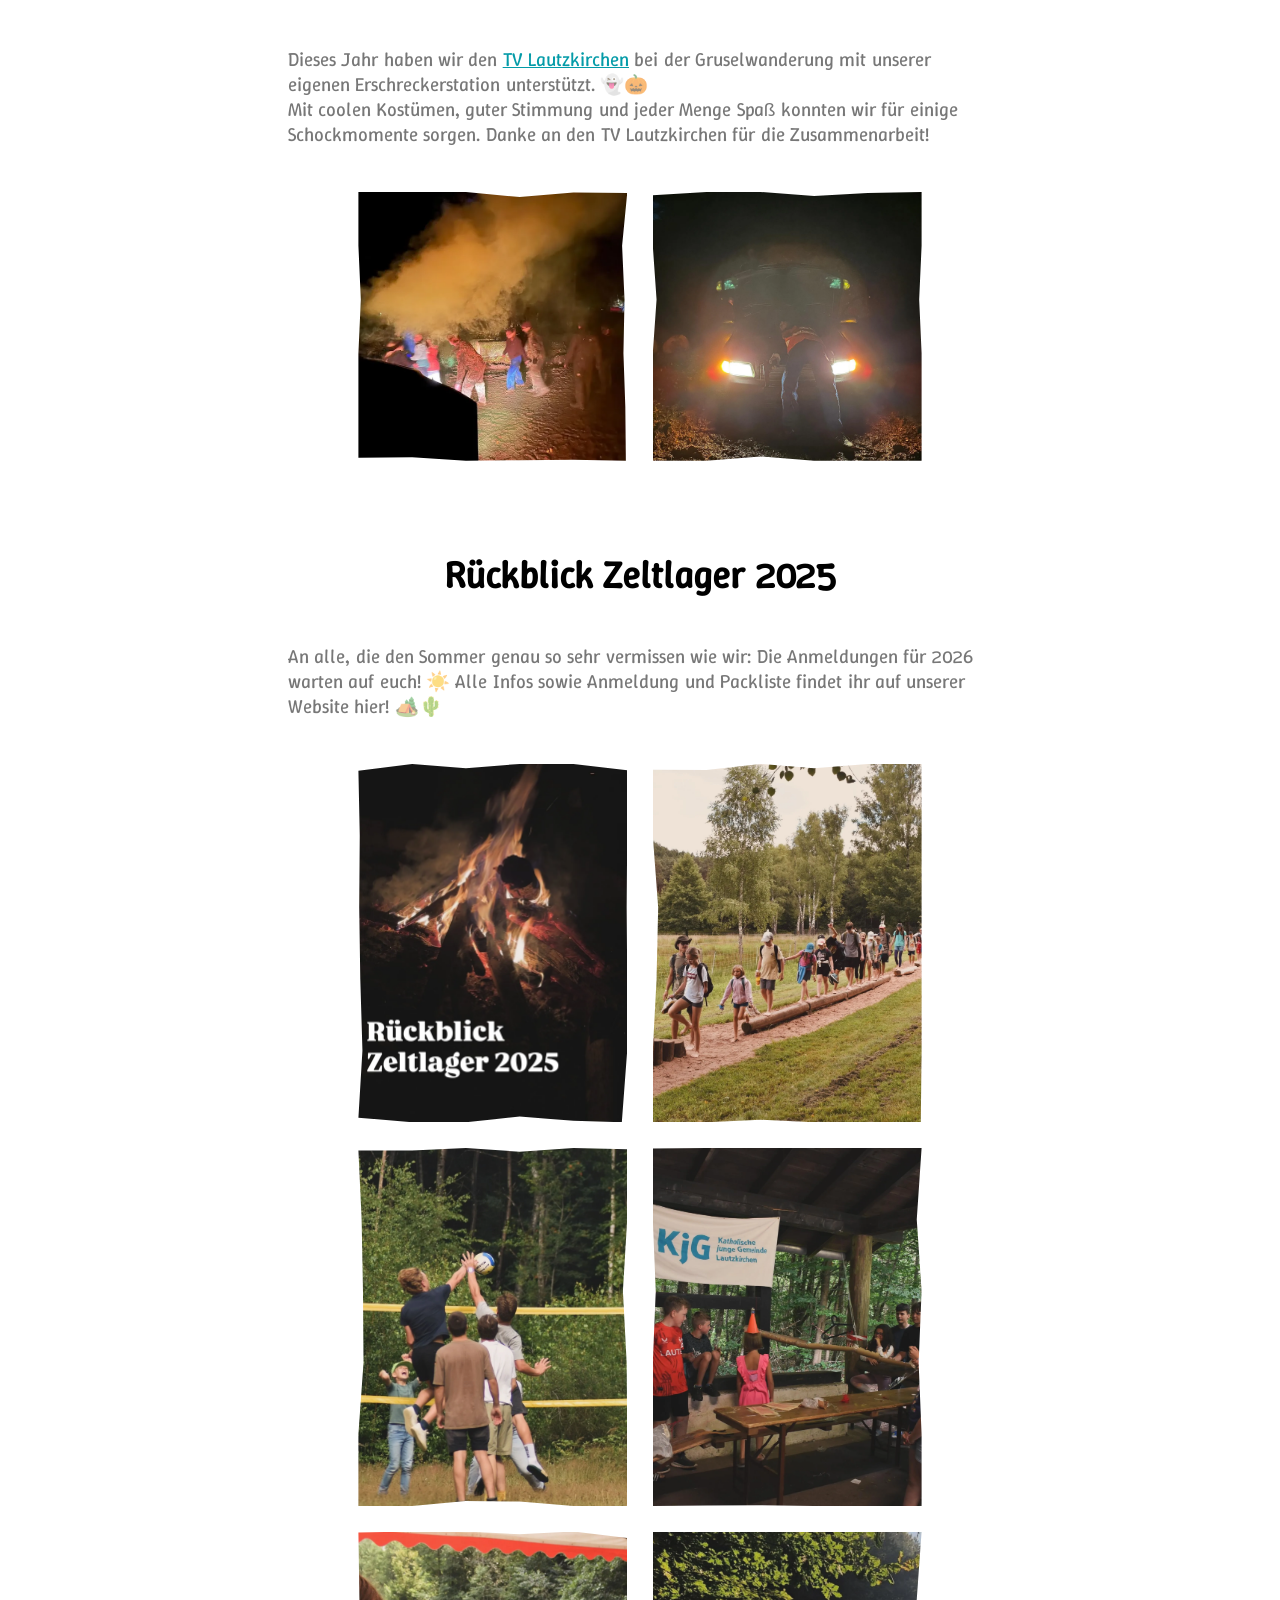
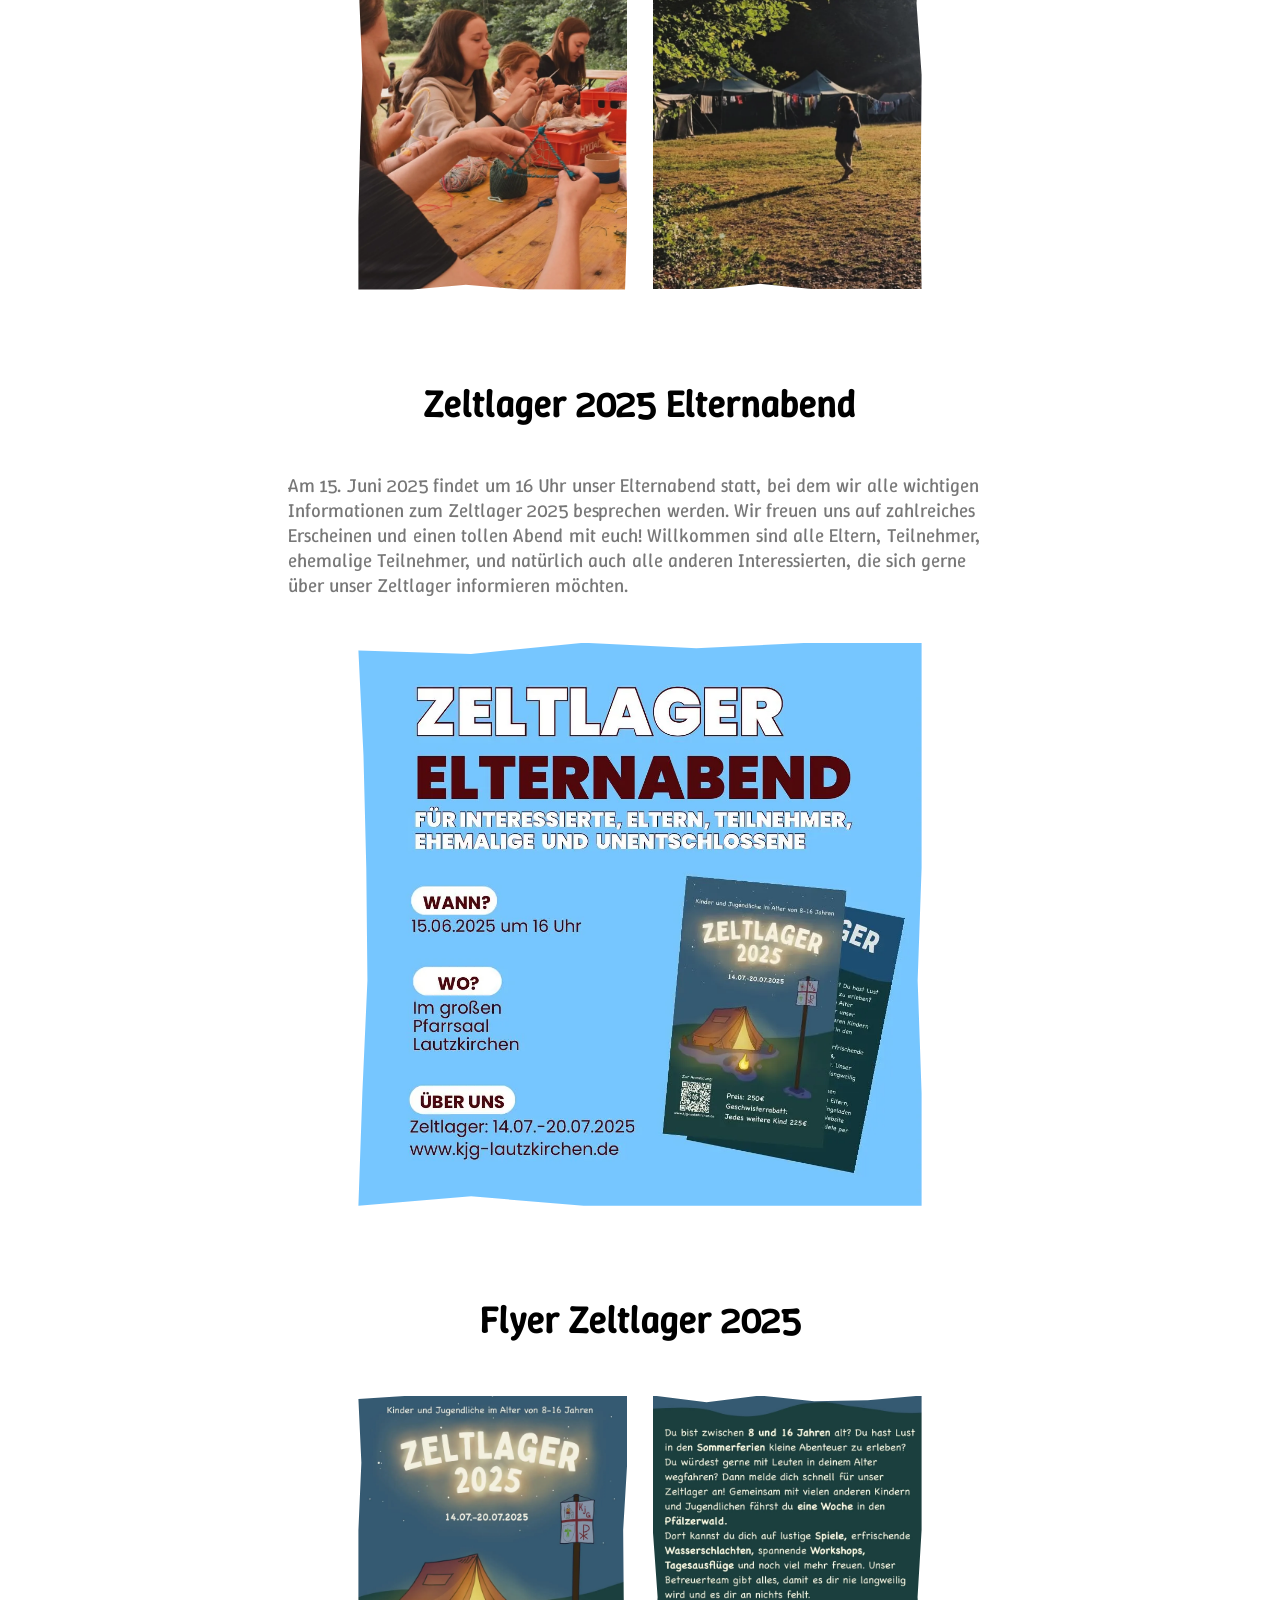
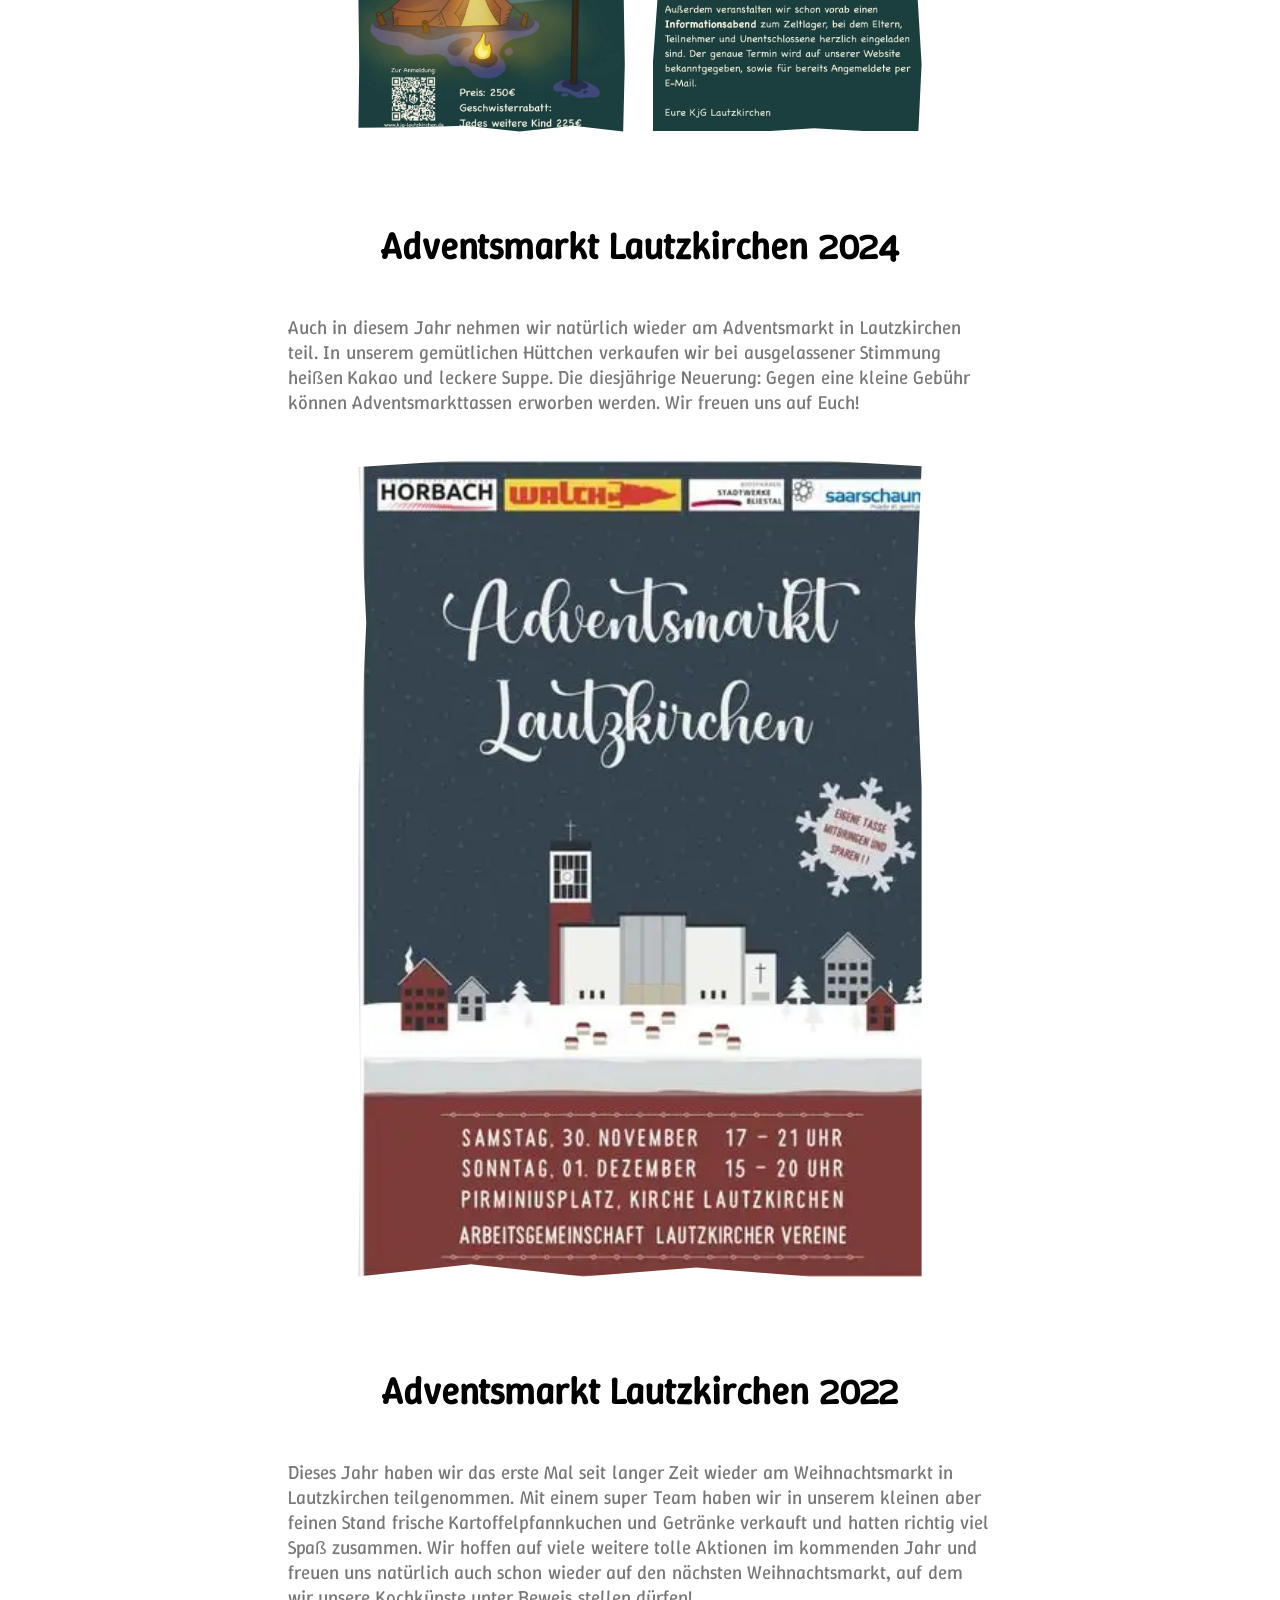
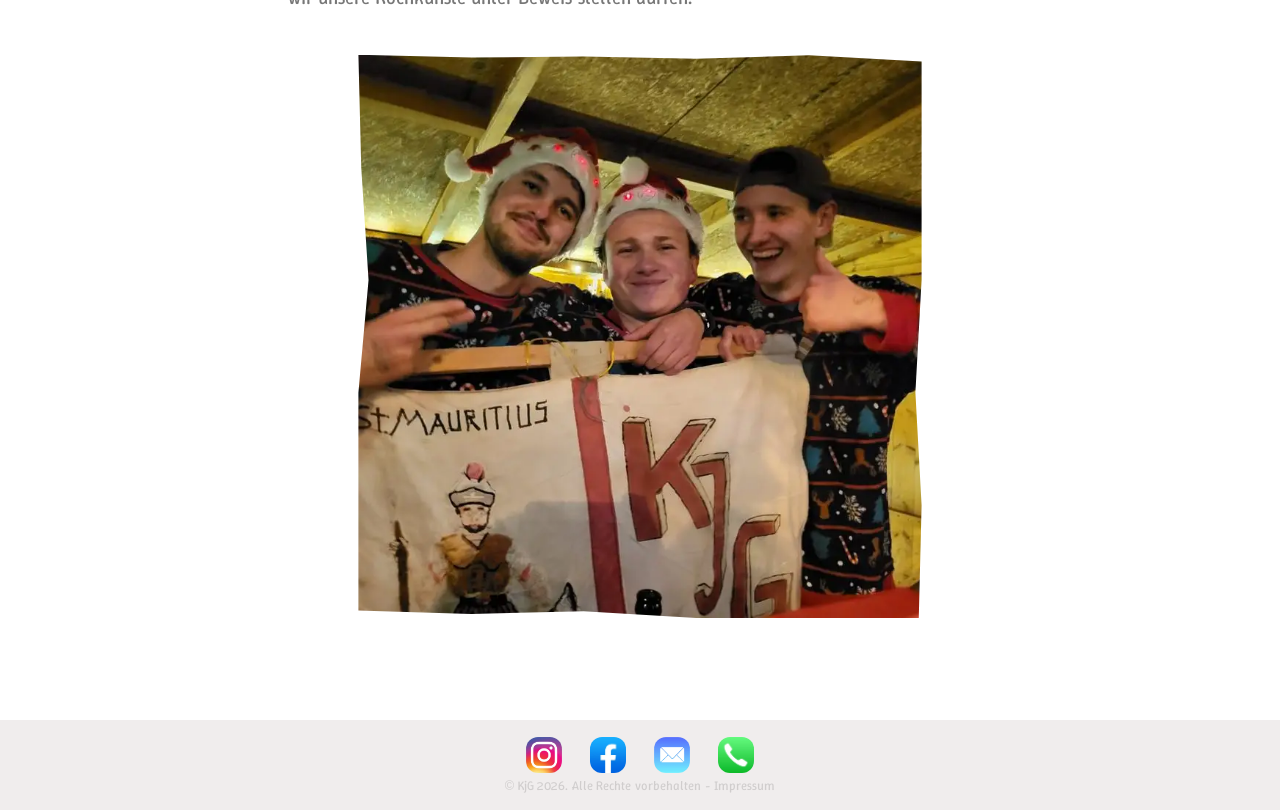
==== commit 77e02aab: "Miscellaneous minor improvements" ====
--- a/aktuelles.html
+++ b/aktuelles.html
@@ -1,19 +1,21 @@
 <html>
   <head>
     <meta name="viewport" content="width=device-width, initial-scale=1.0">
-    <title> KjG Lautzkirchen - Zeltlager </title>
+    <title> Zeltlager - KjG Lautzkirchen </title>
     <link rel="stylesheet" href=style.css>
     <link rel="shortcut icon" href="./bilder/seelenbohrer.webp" type="image/x-icon">
     <script src="script.js"></script>
   </head>
   <body>
 
-    <div class="header">
+    <div class="header no-select">
       <div class="horizontal">
-        <div class="logo">
-          <img src="bilder/seelenbohrer.webp" alt="KjG Logo">
-          KjG Lautzkirchen
-        </div>
+        <a href="/startseite">
+          <div class="logo">
+            <img src="bilder/seelenbohrer.webp" alt="KjG Logo">
+            KjG Lautzkirchen
+          </div>
+        </a>
         <div class="tabs">
           <a href="/startseite"> Startseite </a>
           <a href="/zeltlager"> Zeltlager </a>
@@ -150,7 +152,7 @@
           <h1> Zeltlager 2025 Elternabend </h1>
           <div class="beitrag-inhalt">
             <p>
-              Am 21. Juni 2026 findet um 17 Uhr unser Elternabend statt, bei dem wir alle wichtigen Informationen zum Zeltlager 2026 besprechen werden.
+              Am 15. Juni 2025 findet um 16 Uhr unser Elternabend statt, bei dem wir alle wichtigen Informationen zum Zeltlager 2025 besprechen werden.
               Wir freuen uns auf zahlreiches Erscheinen und einen tollen Abend mit euch!
               Willkommen sind alle Eltern, Teilnehmer, ehemalige Teilnehmer, und natürlich auch alle anderen Interessierten, die sich gerne über unser Zeltlager informieren möchten.
             </p>
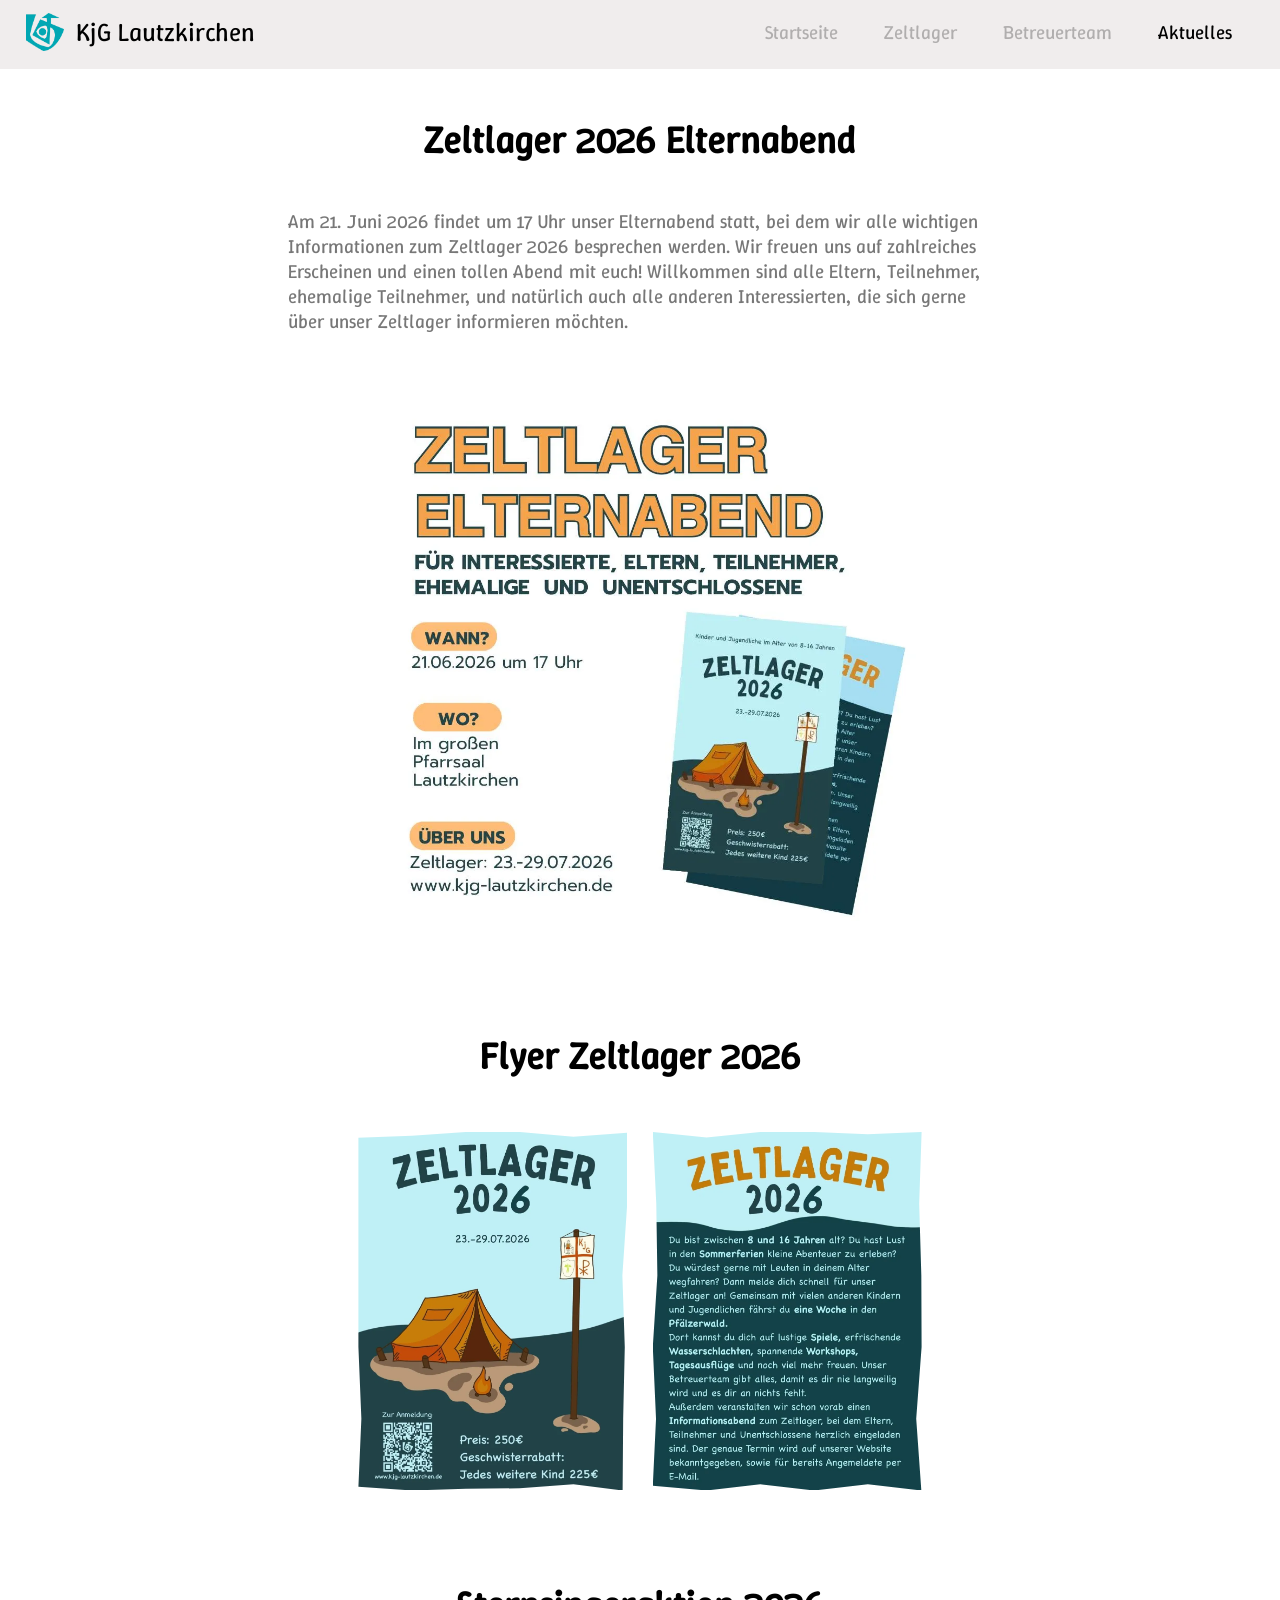
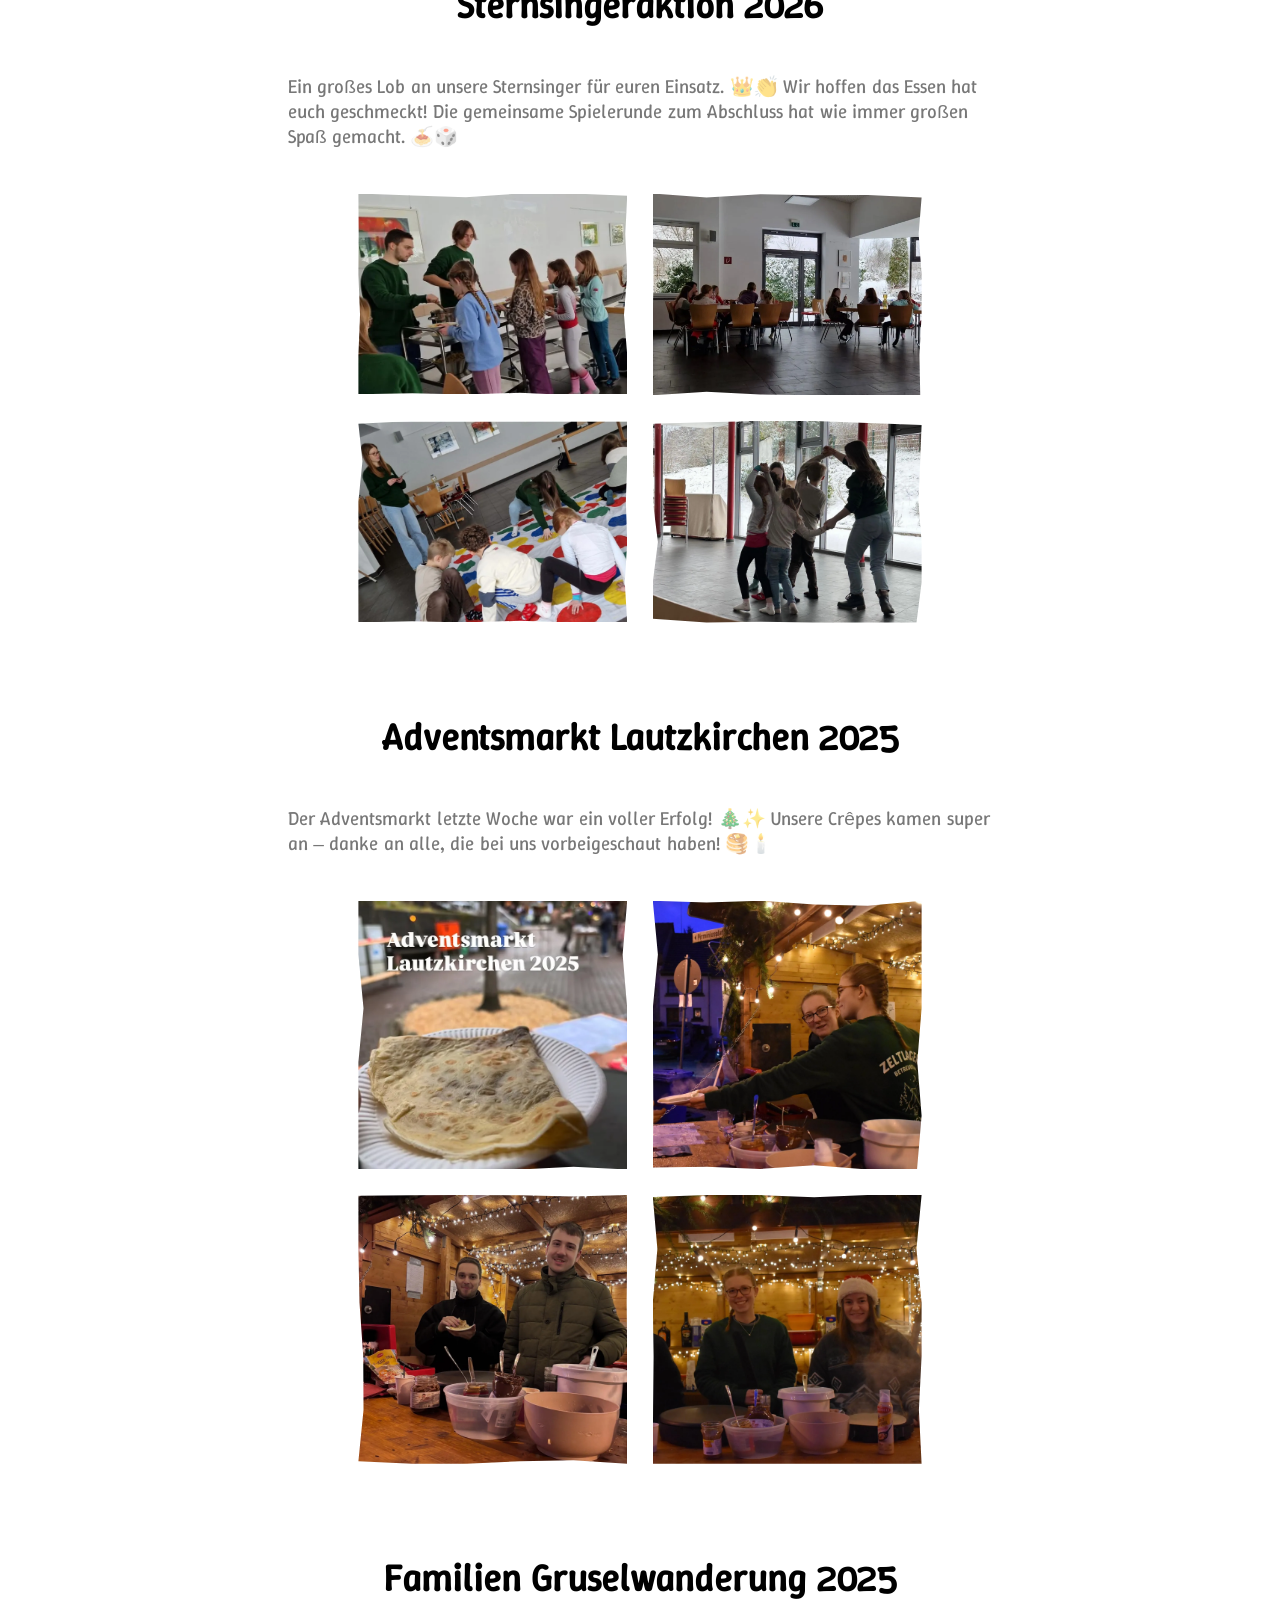
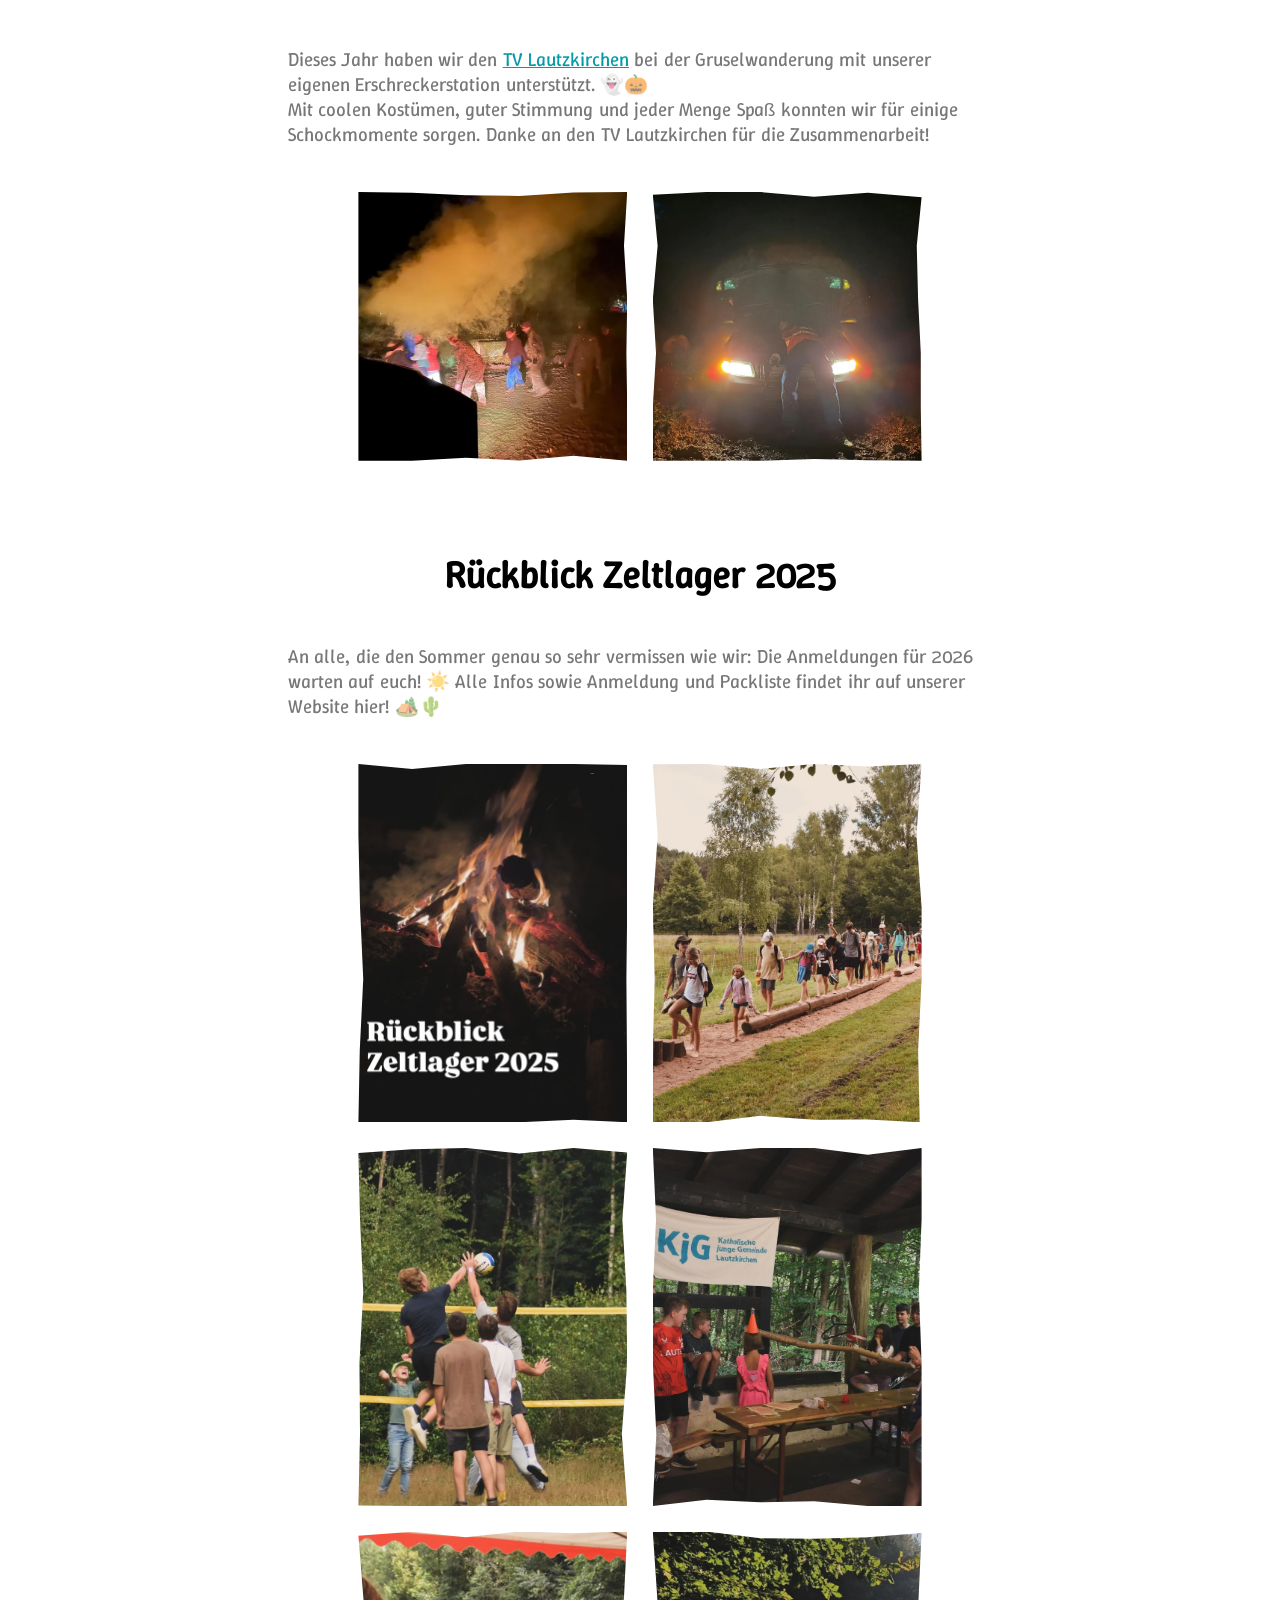
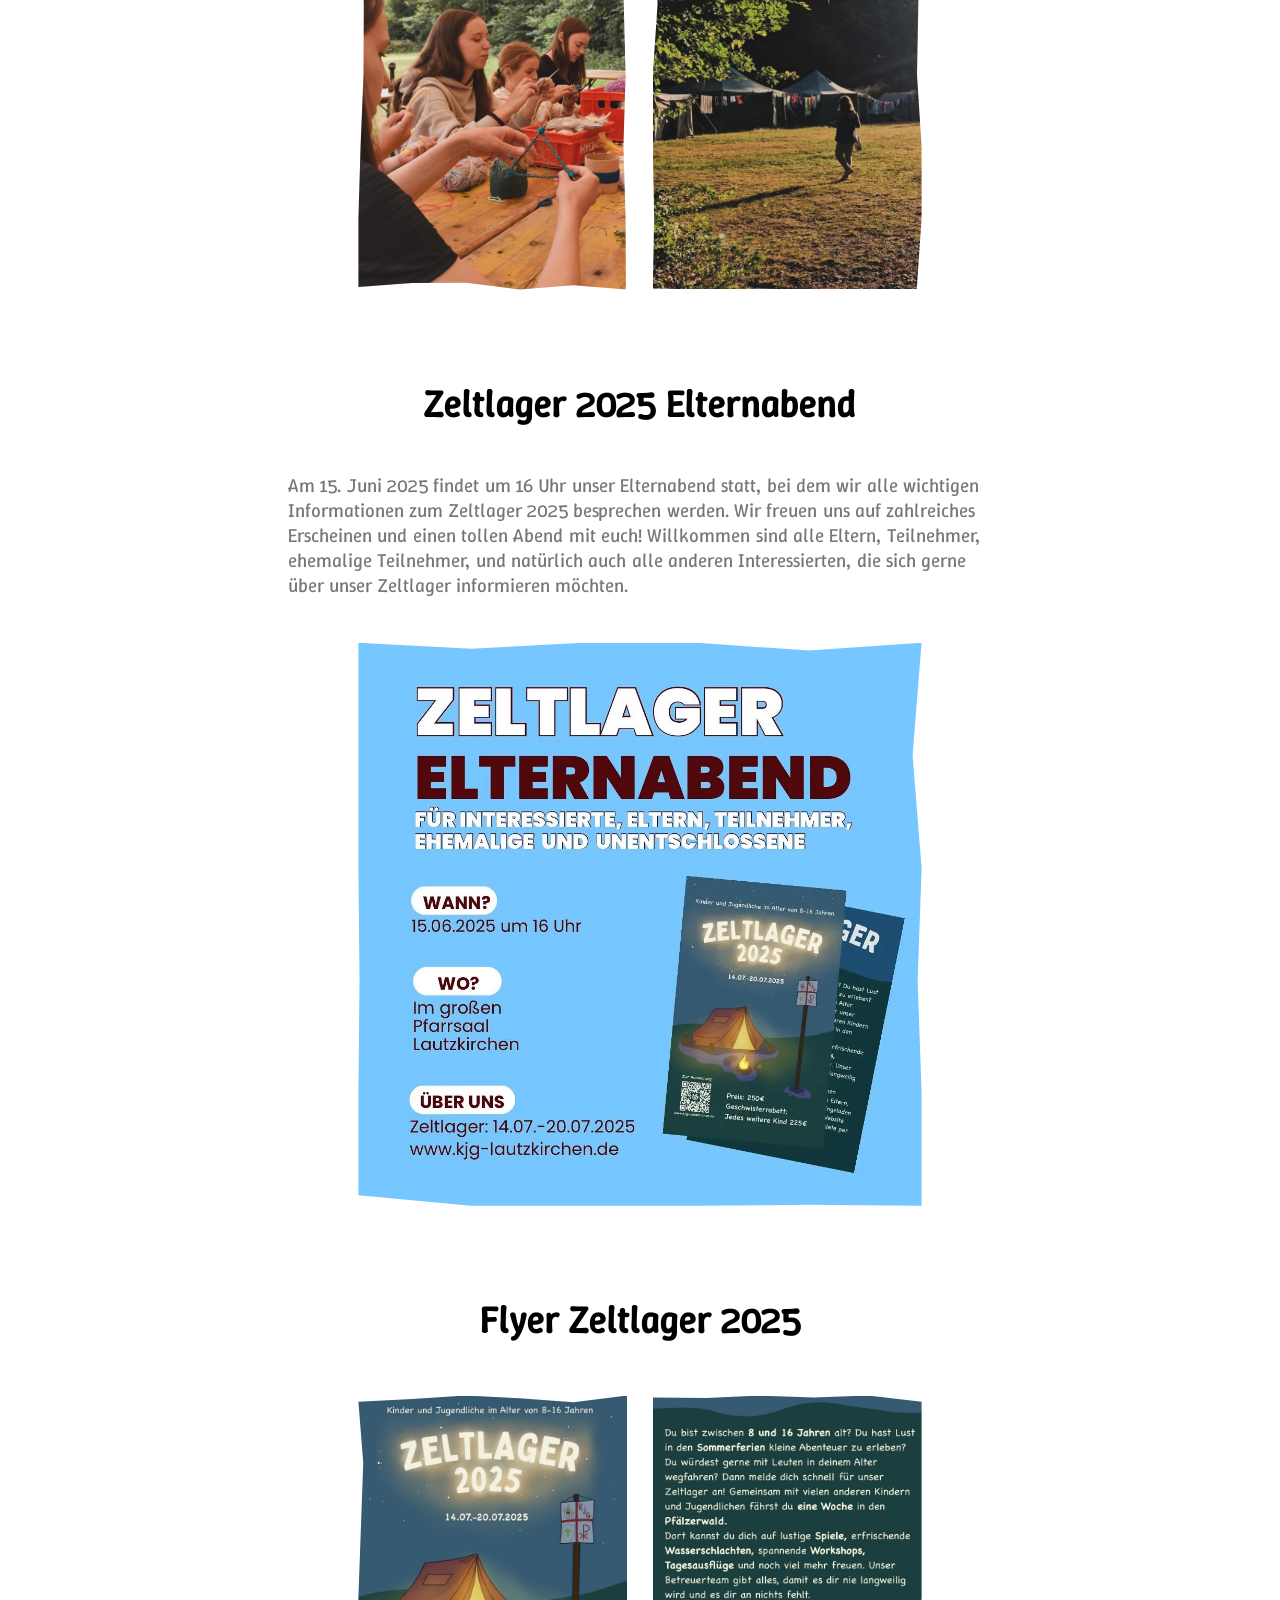
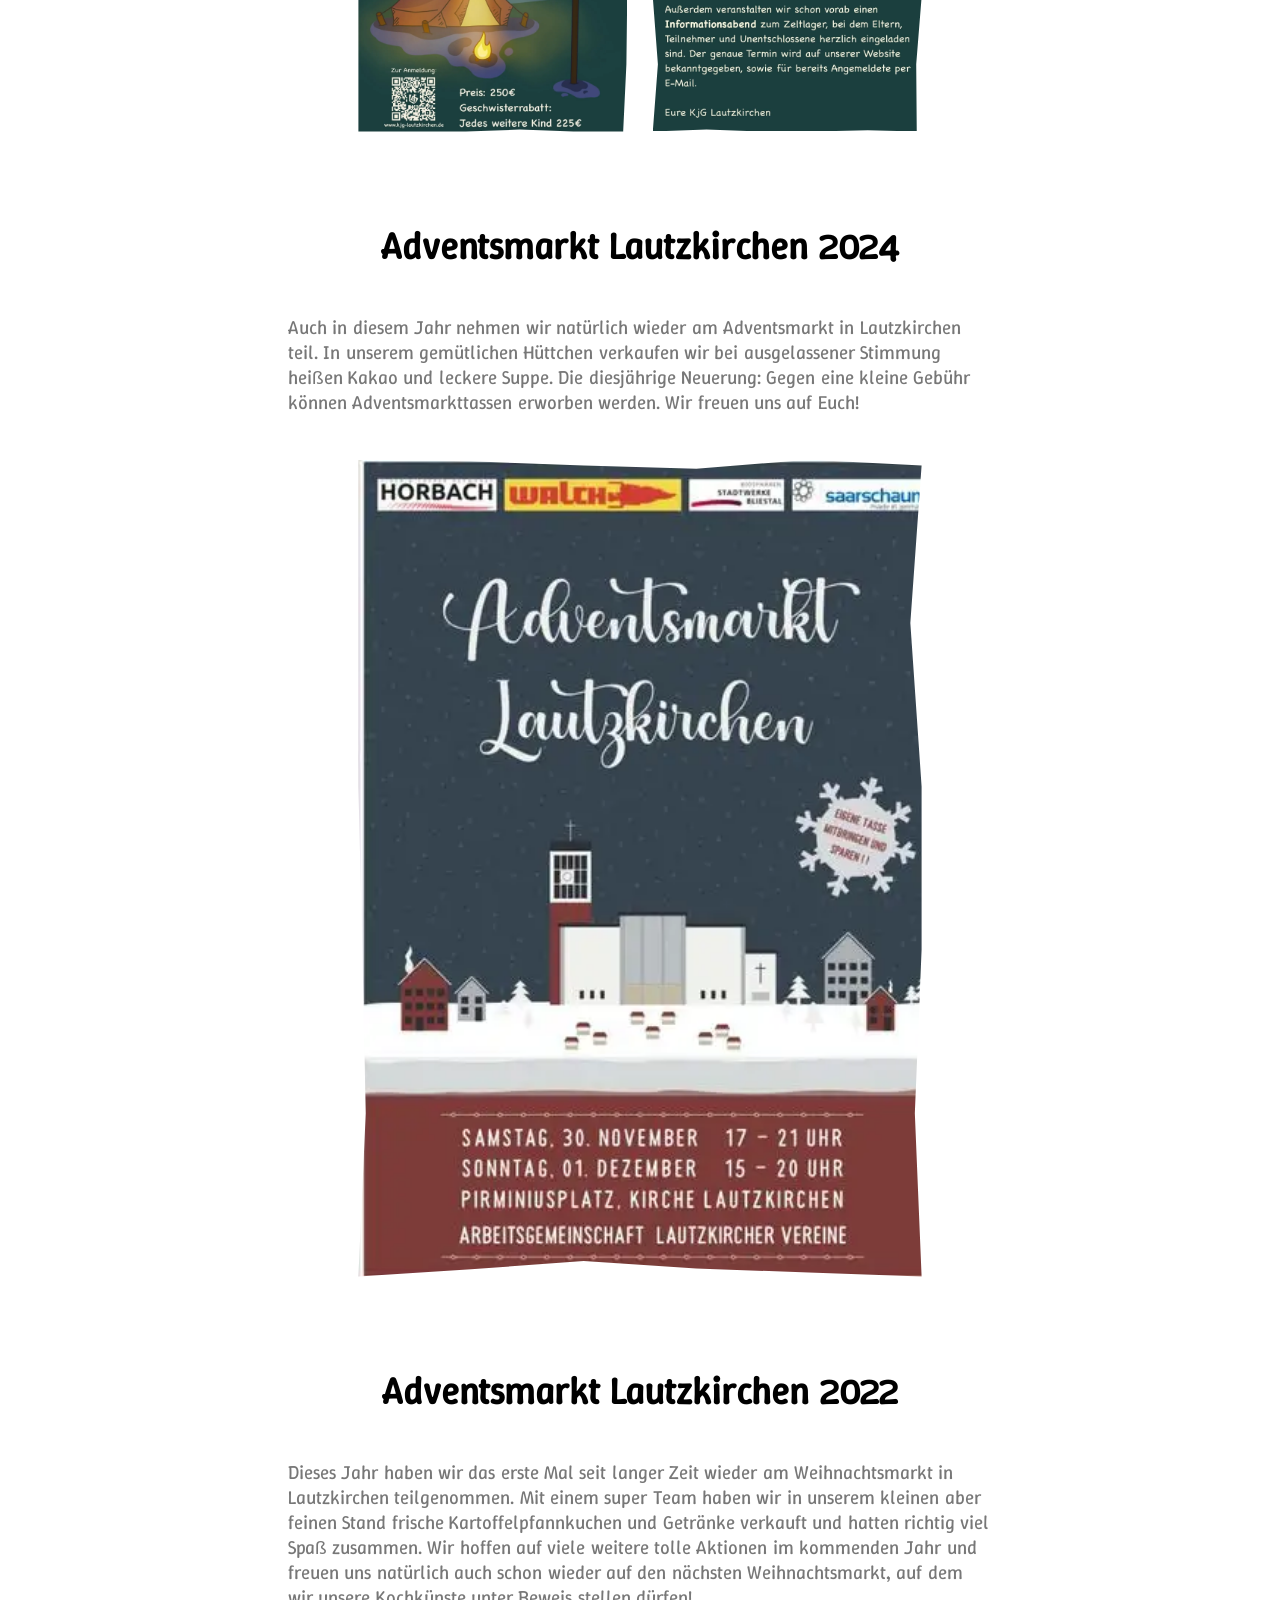
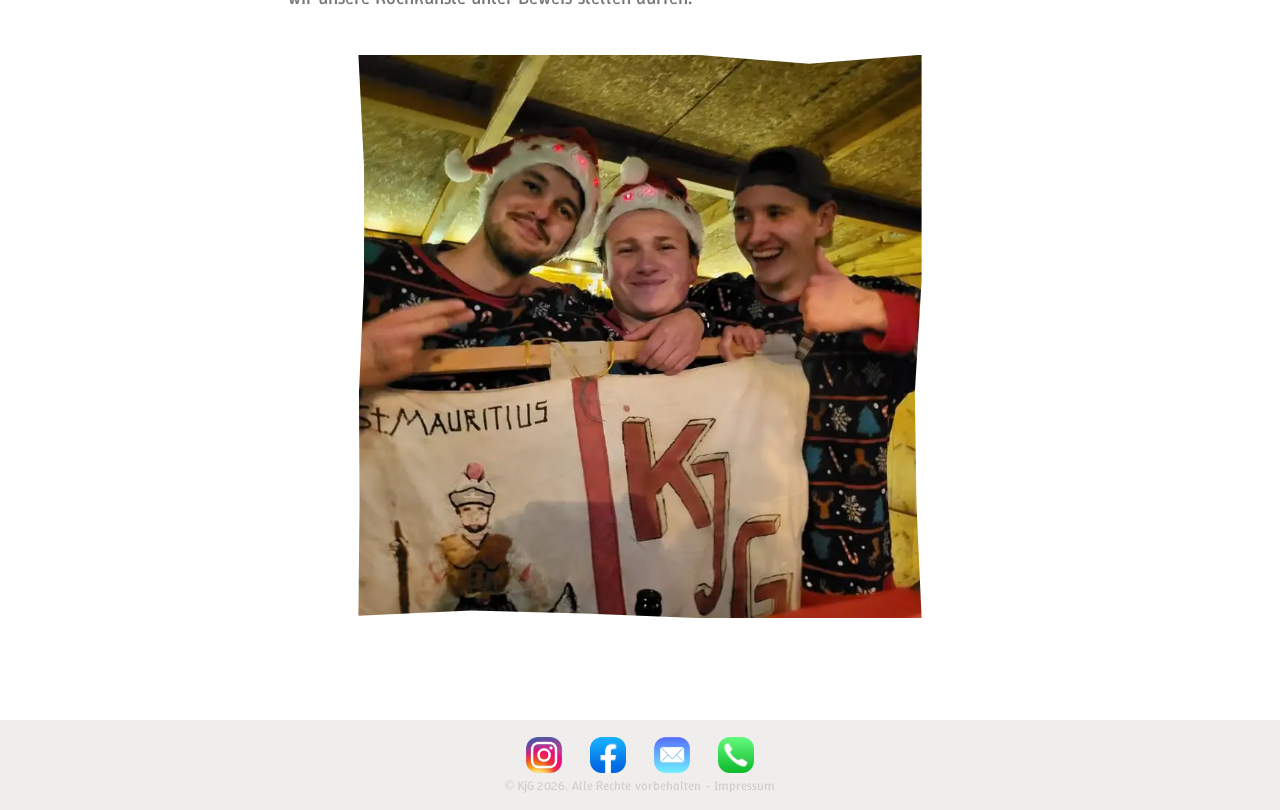
==== commit 23493308: "Correct spelling mistakes" ====
--- a/aktuelles.html
+++ b/aktuelles.html
@@ -81,7 +81,7 @@
           <h1> Adventsmarkt Lautzkirchen 2025 </h1>
           <div class="beitrag-inhalt">
             <p>
-              Der Adventsmarkt letzt Woche war ein voller Erfolg! 🎄✨
+              Der Adventsmarkt letzte Woche war ein voller Erfolg! 🎄✨
               Unsere Crêpes kamen super an – danke an alle, die bei uns vorbeigeschaut haben! 🥞🕯️
             </p>
           </div>
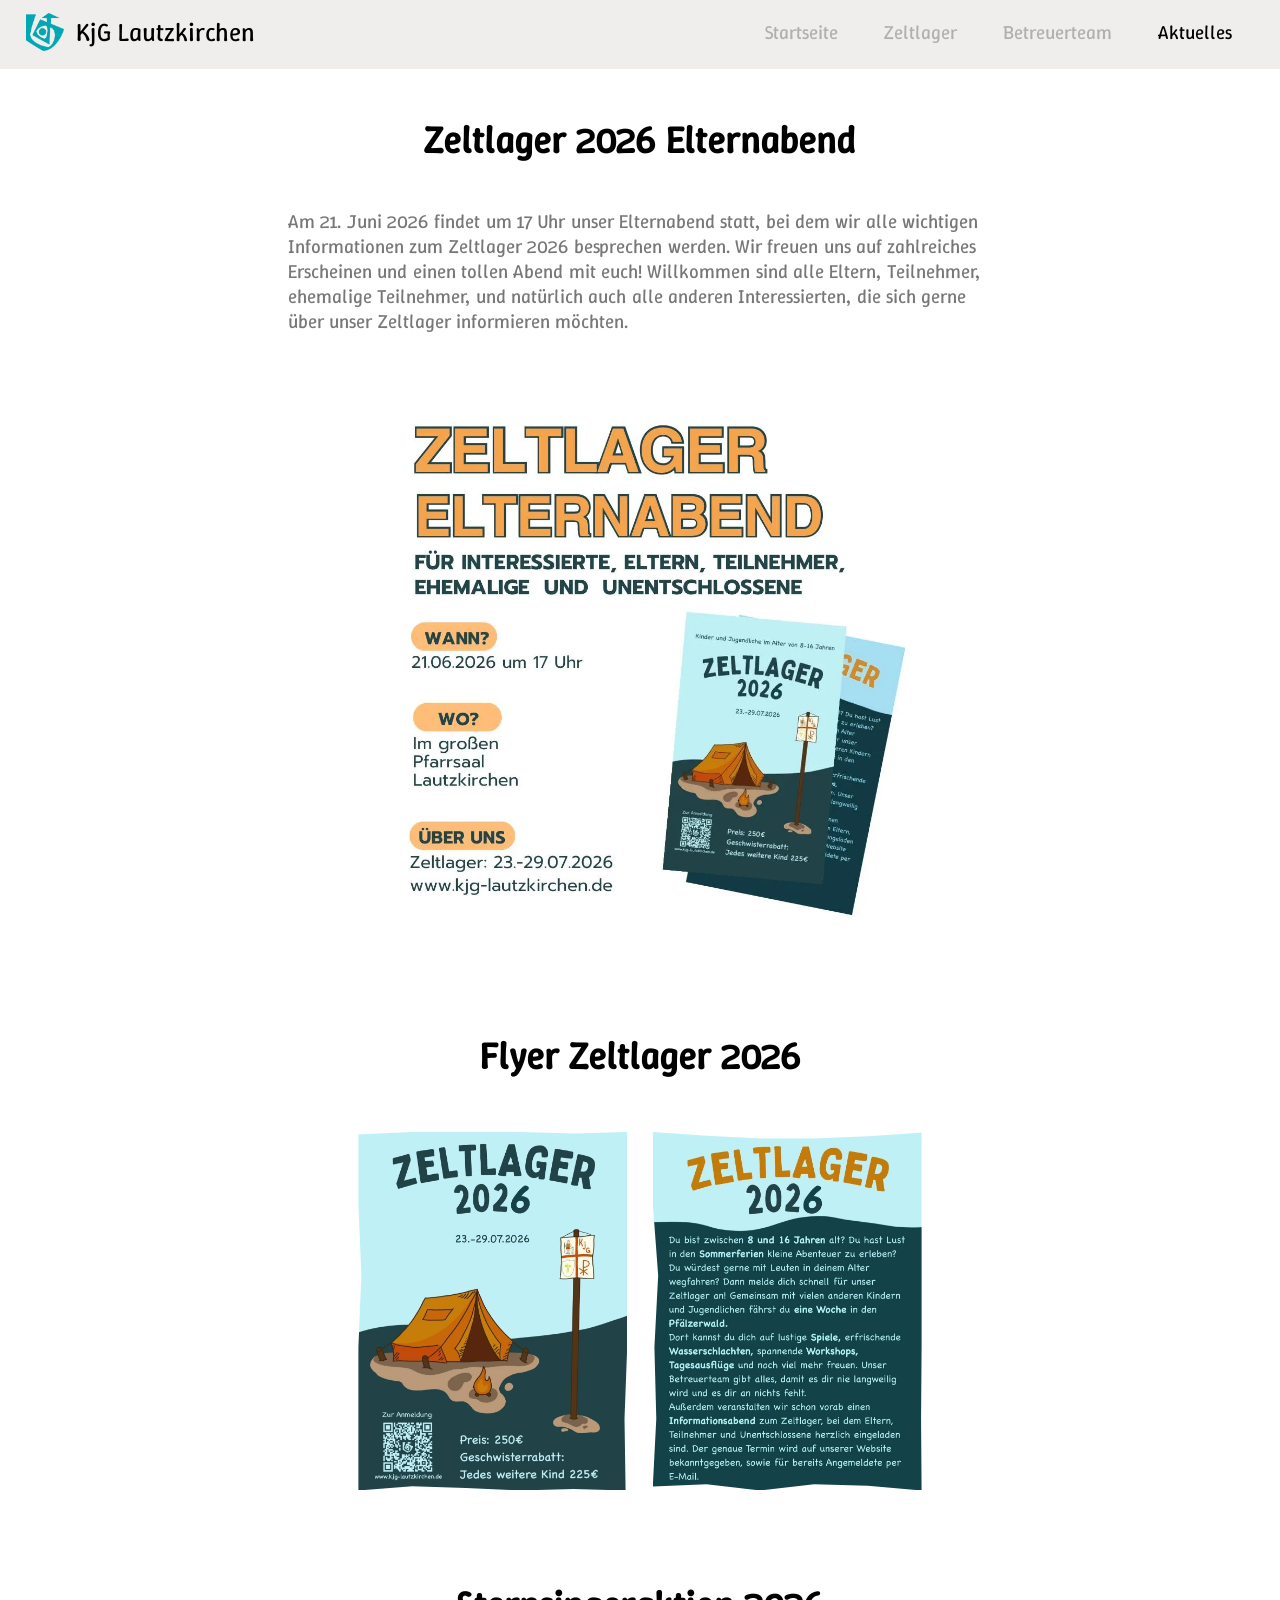
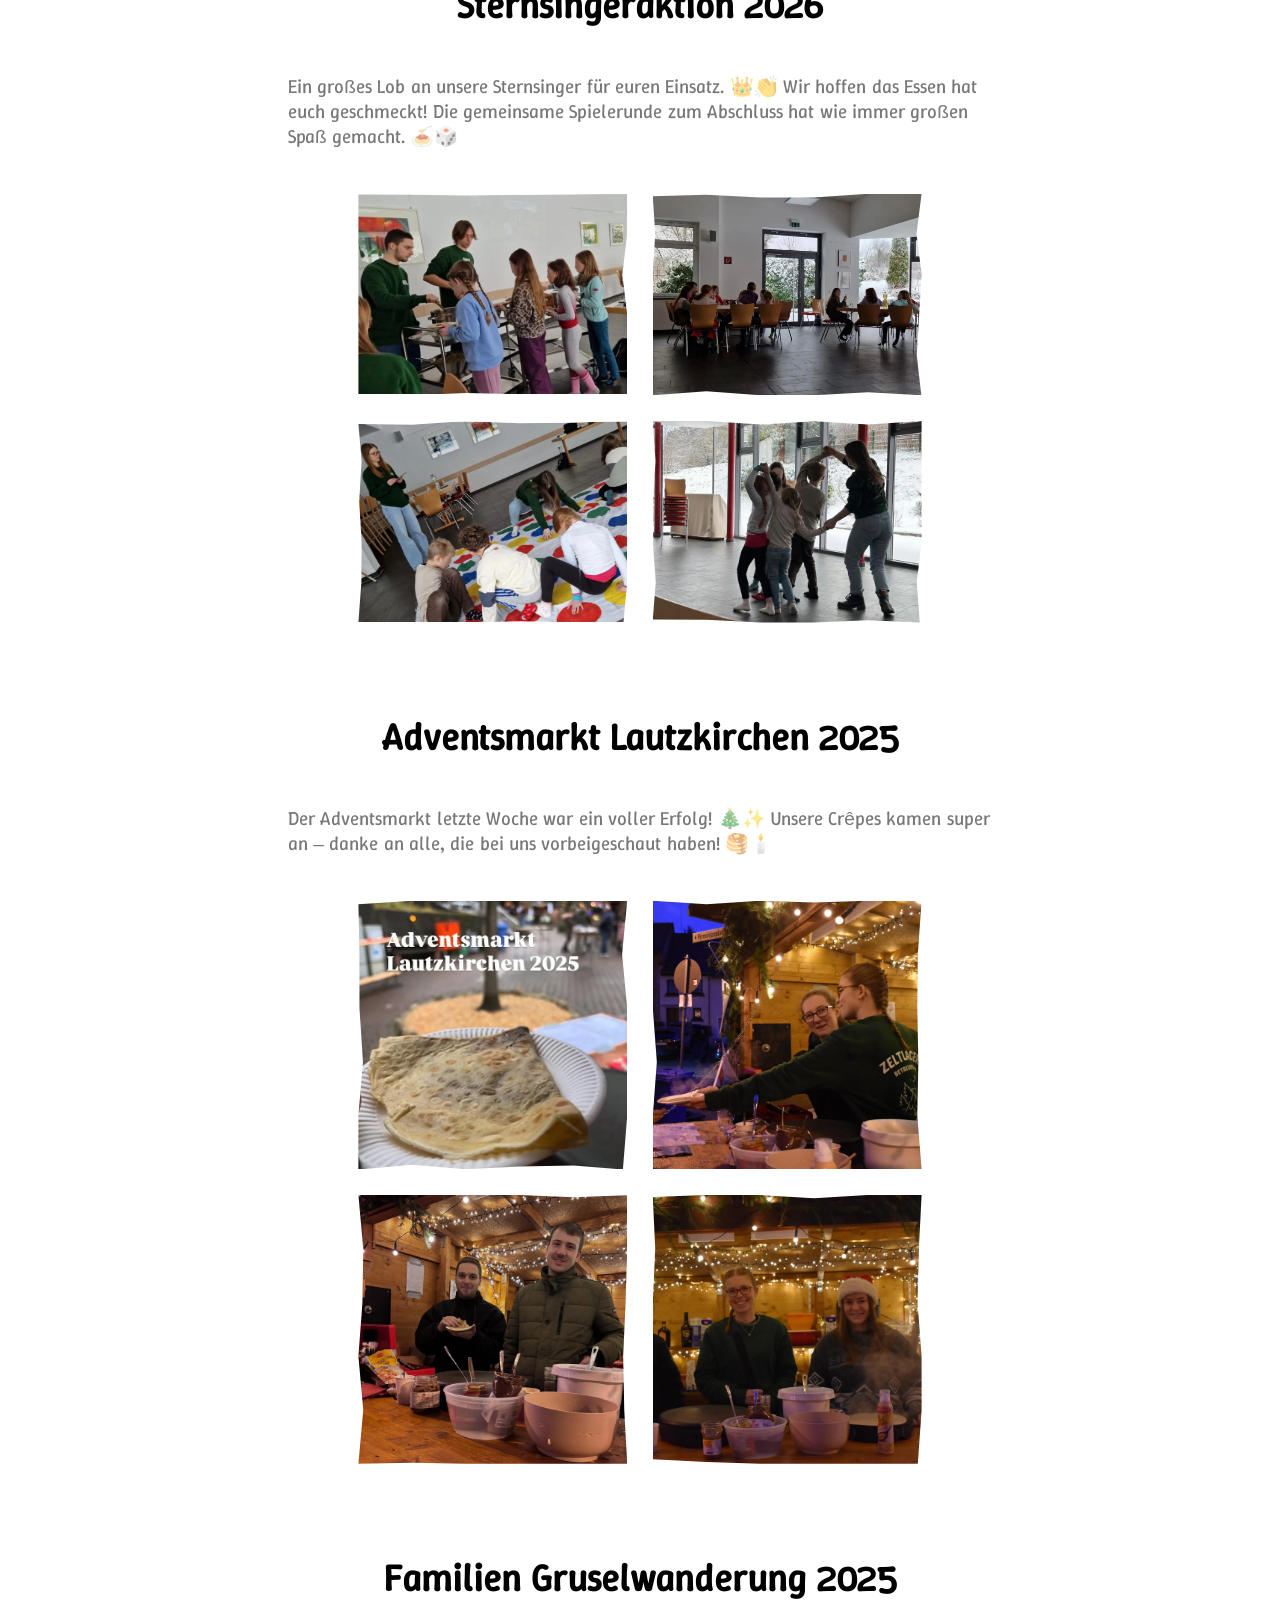
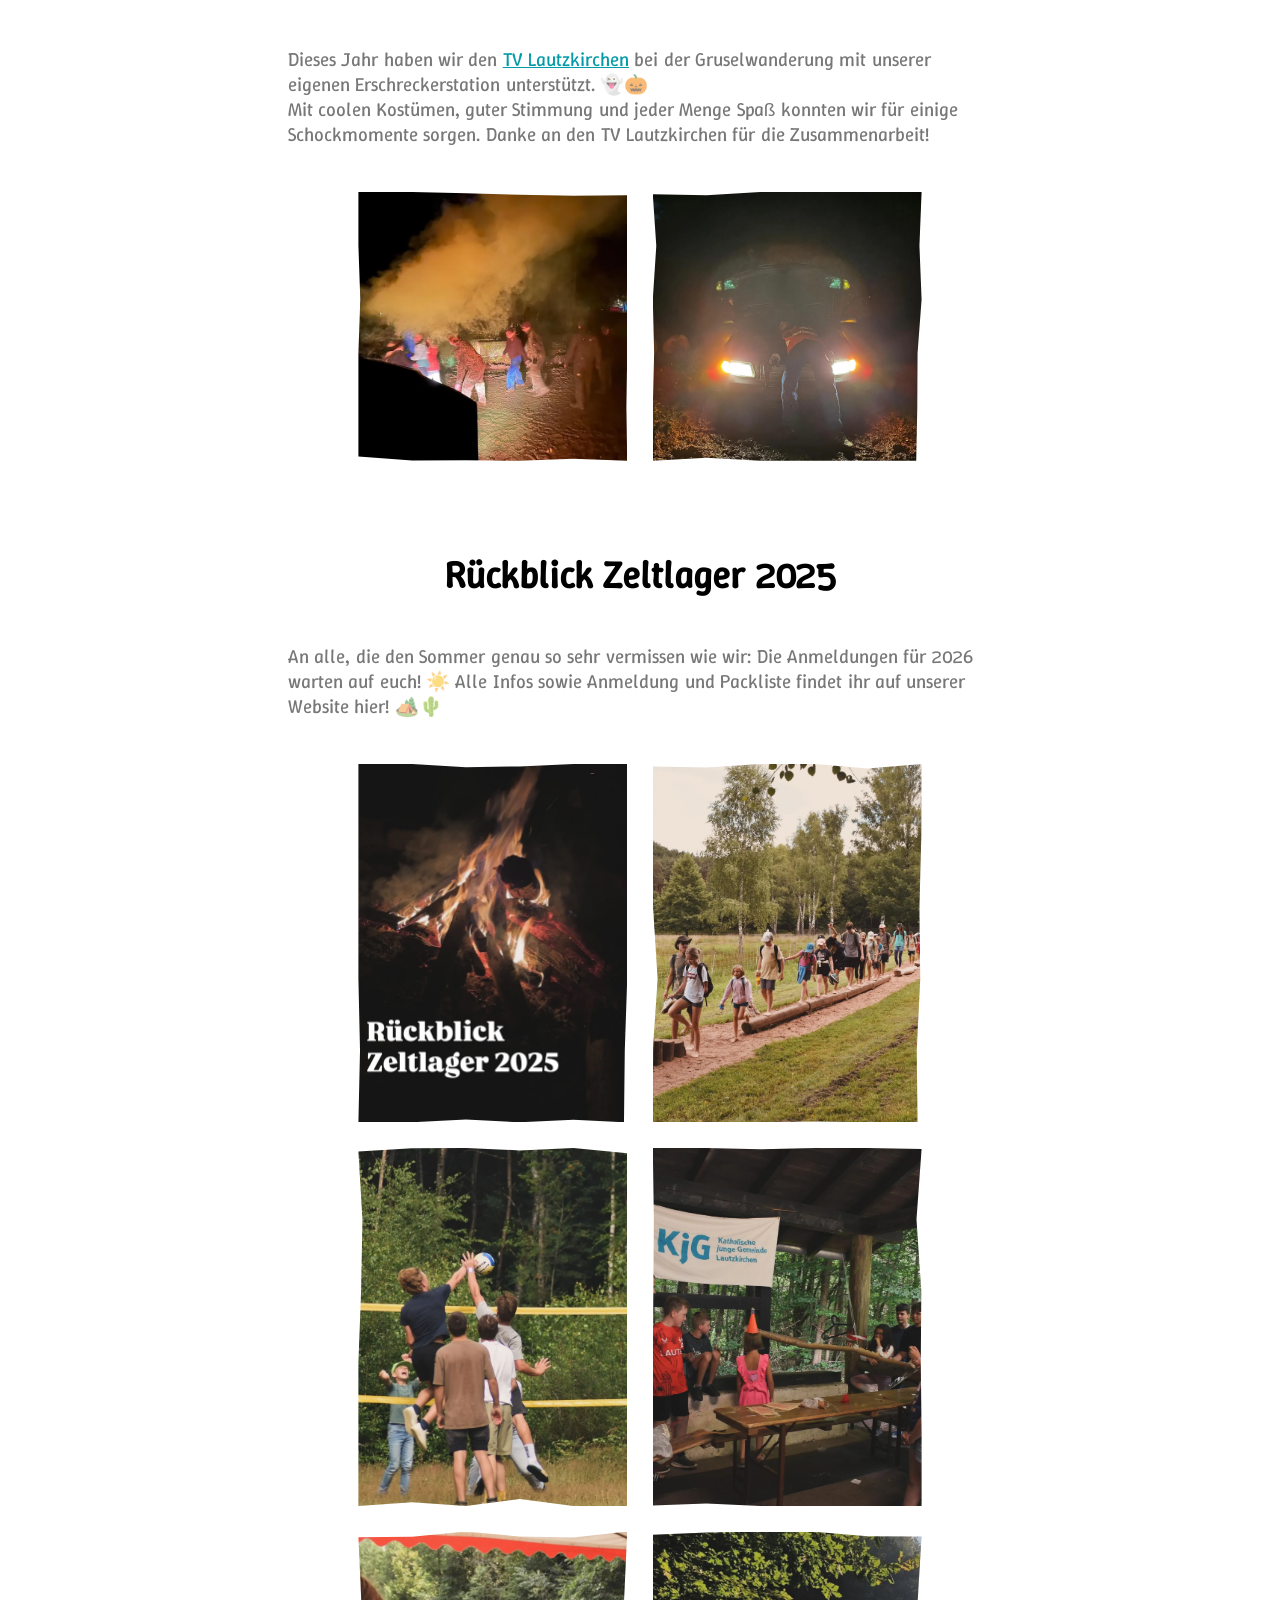
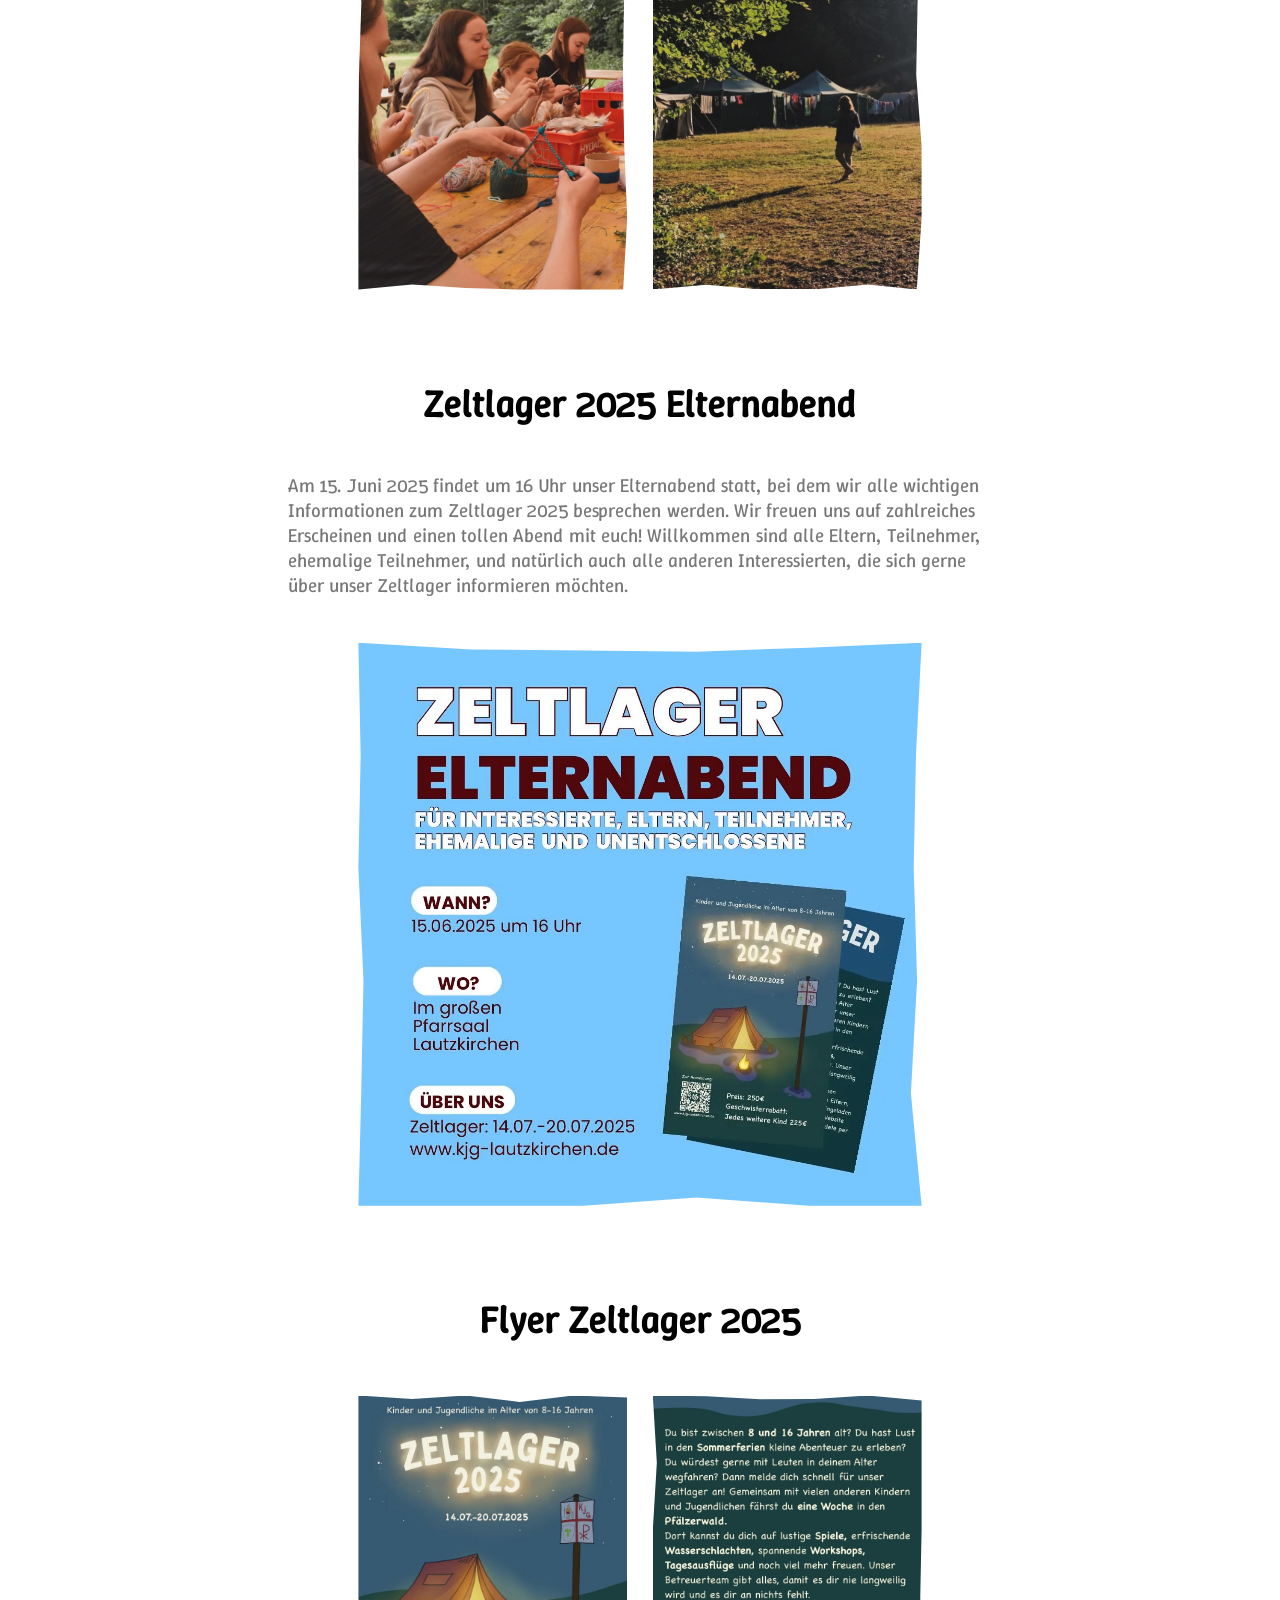
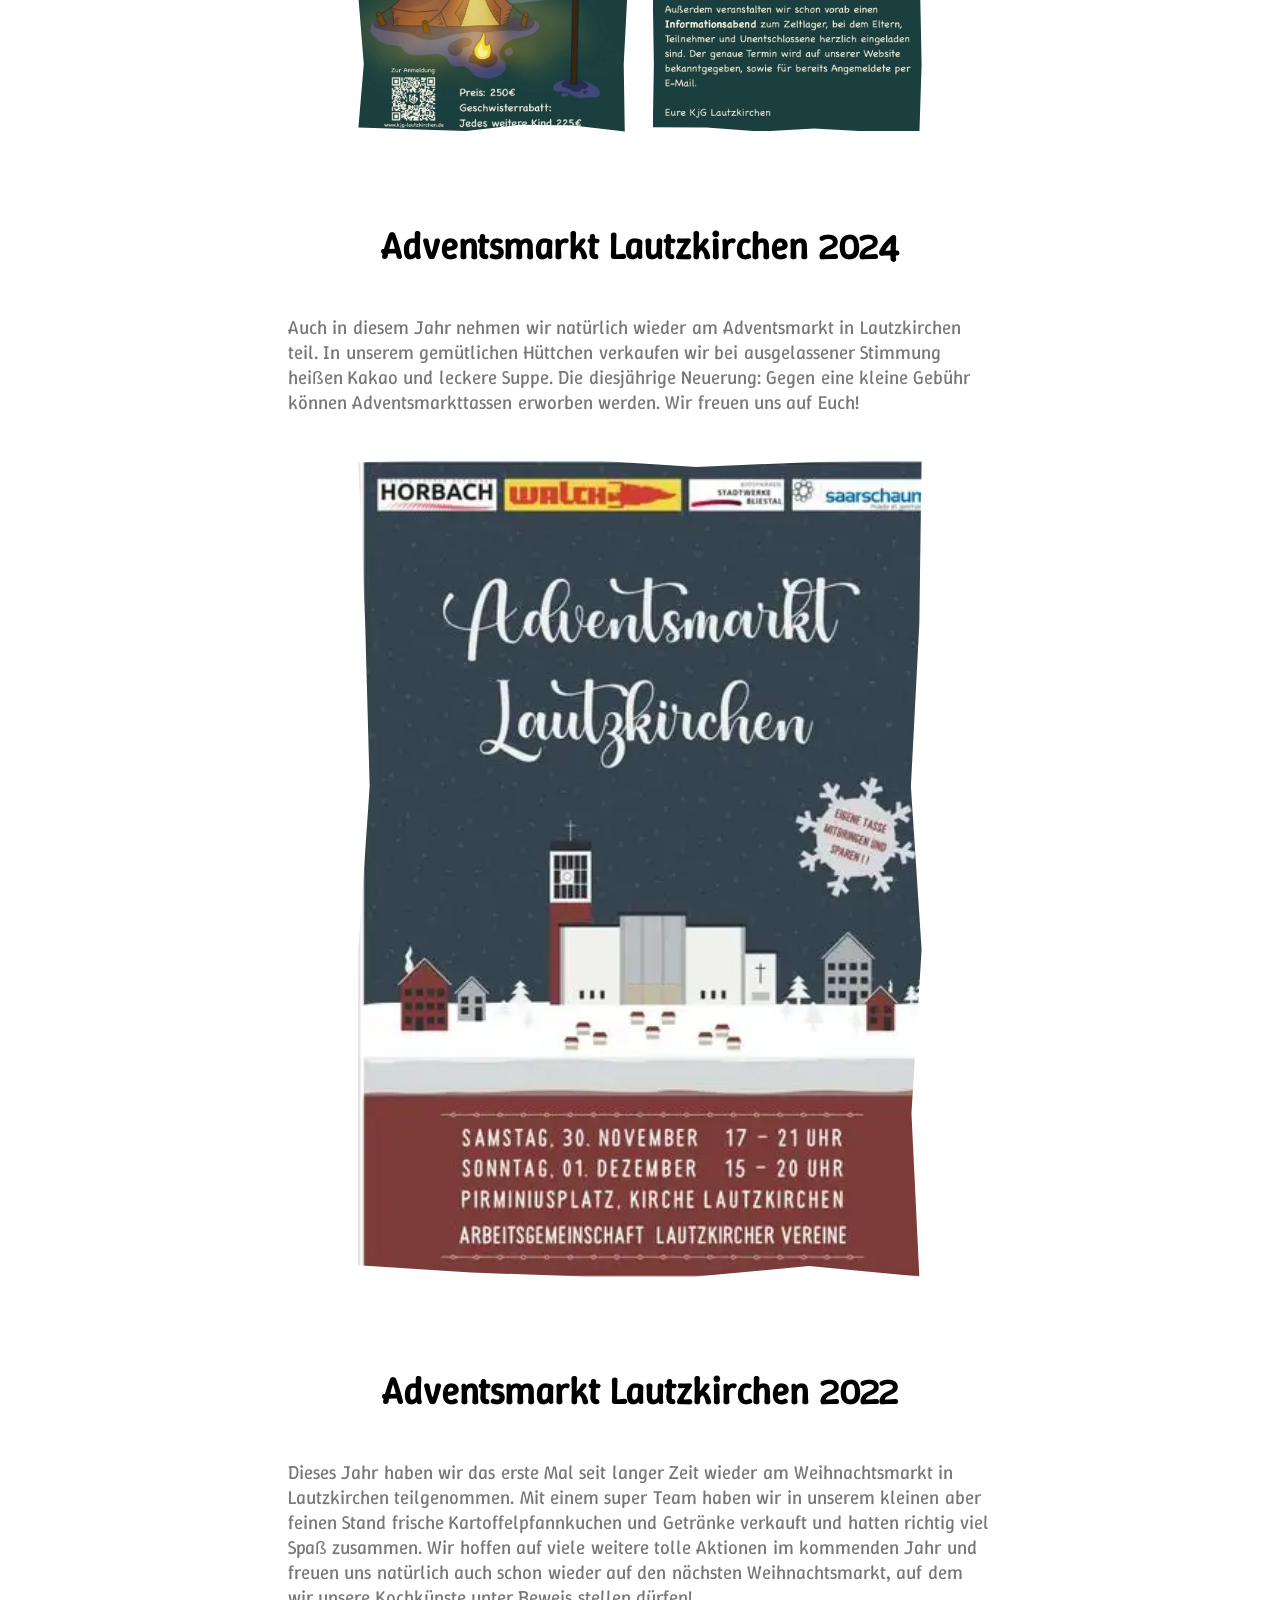
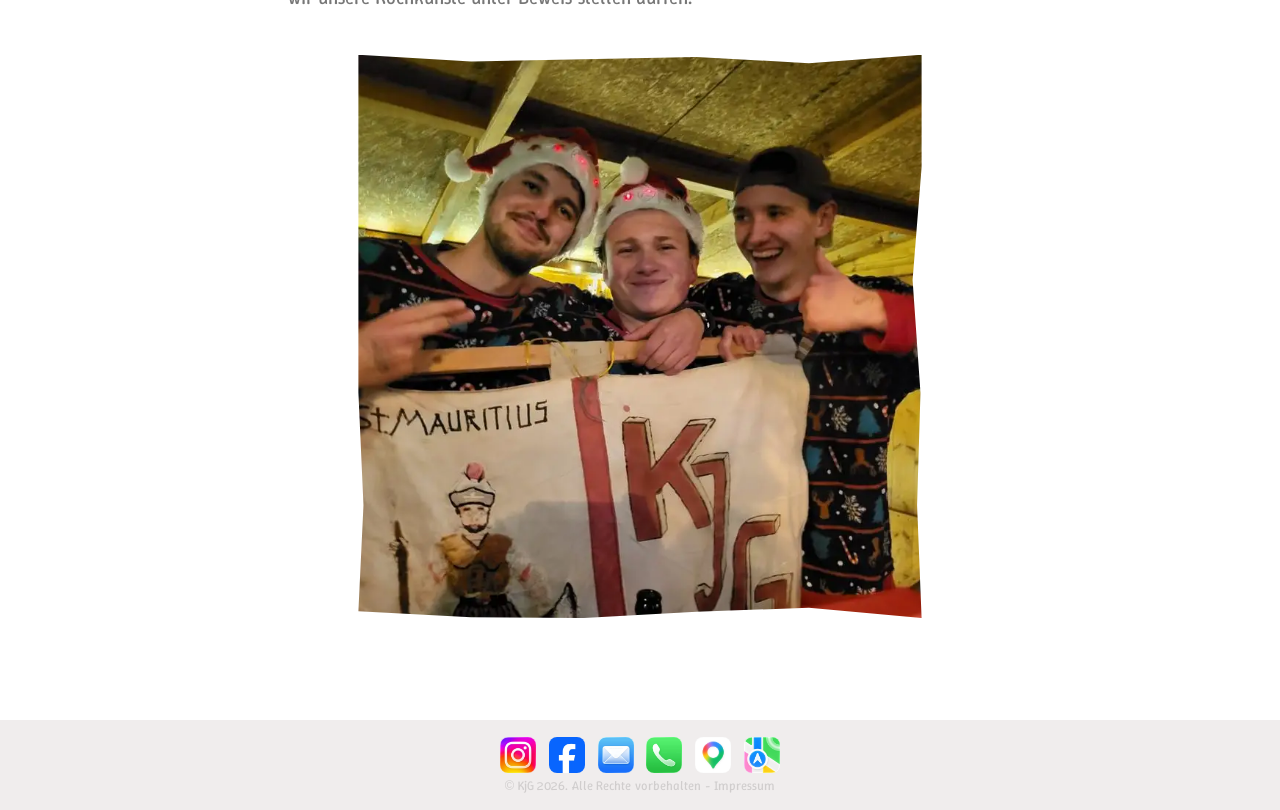
==== commit 16425443: "Add more contactable apps to footer" ====
--- a/aktuelles.html
+++ b/aktuelles.html
@@ -214,6 +214,8 @@
           <img src="bilder/facebook.webp" alt="Facebook Logo" onclick="window.location='https://www.facebook.com/100064357975045'">
           <img src="bilder/mail.webp" alt="Email Logo" onclick="window.location='mailto:kjg-lautzkirchen-zeltlager@gmx.de'">
           <img src="bilder/phone.webp" alt="Phone Logo" onclick="window.location='tel:+49 15776947321'">
+          <img src="bilder/maps.webp" alt="Phone Logo" onclick="window.location='https://maps.app.goo.gl/UDgRKcZVK6MME6x8A'">
+          <img src="bilder/karten.webp" alt="Phone Logo" onclick="window.location='https://maps.apple.com/place?address=Pfarrer-Peter-Stra%C3%9Fe%201,%20Lautzkirchen,%2066440%20Blieskastel,%20Deutschland&coordinate=49.251414,7.256753&name=KjG%20Lautzkirchen&place-id=I957291D842061F94&map=h'">
       </div>
       <a href="/impressum">
       © KjG 2026. Alle Rechte vorbehalten - Impressum
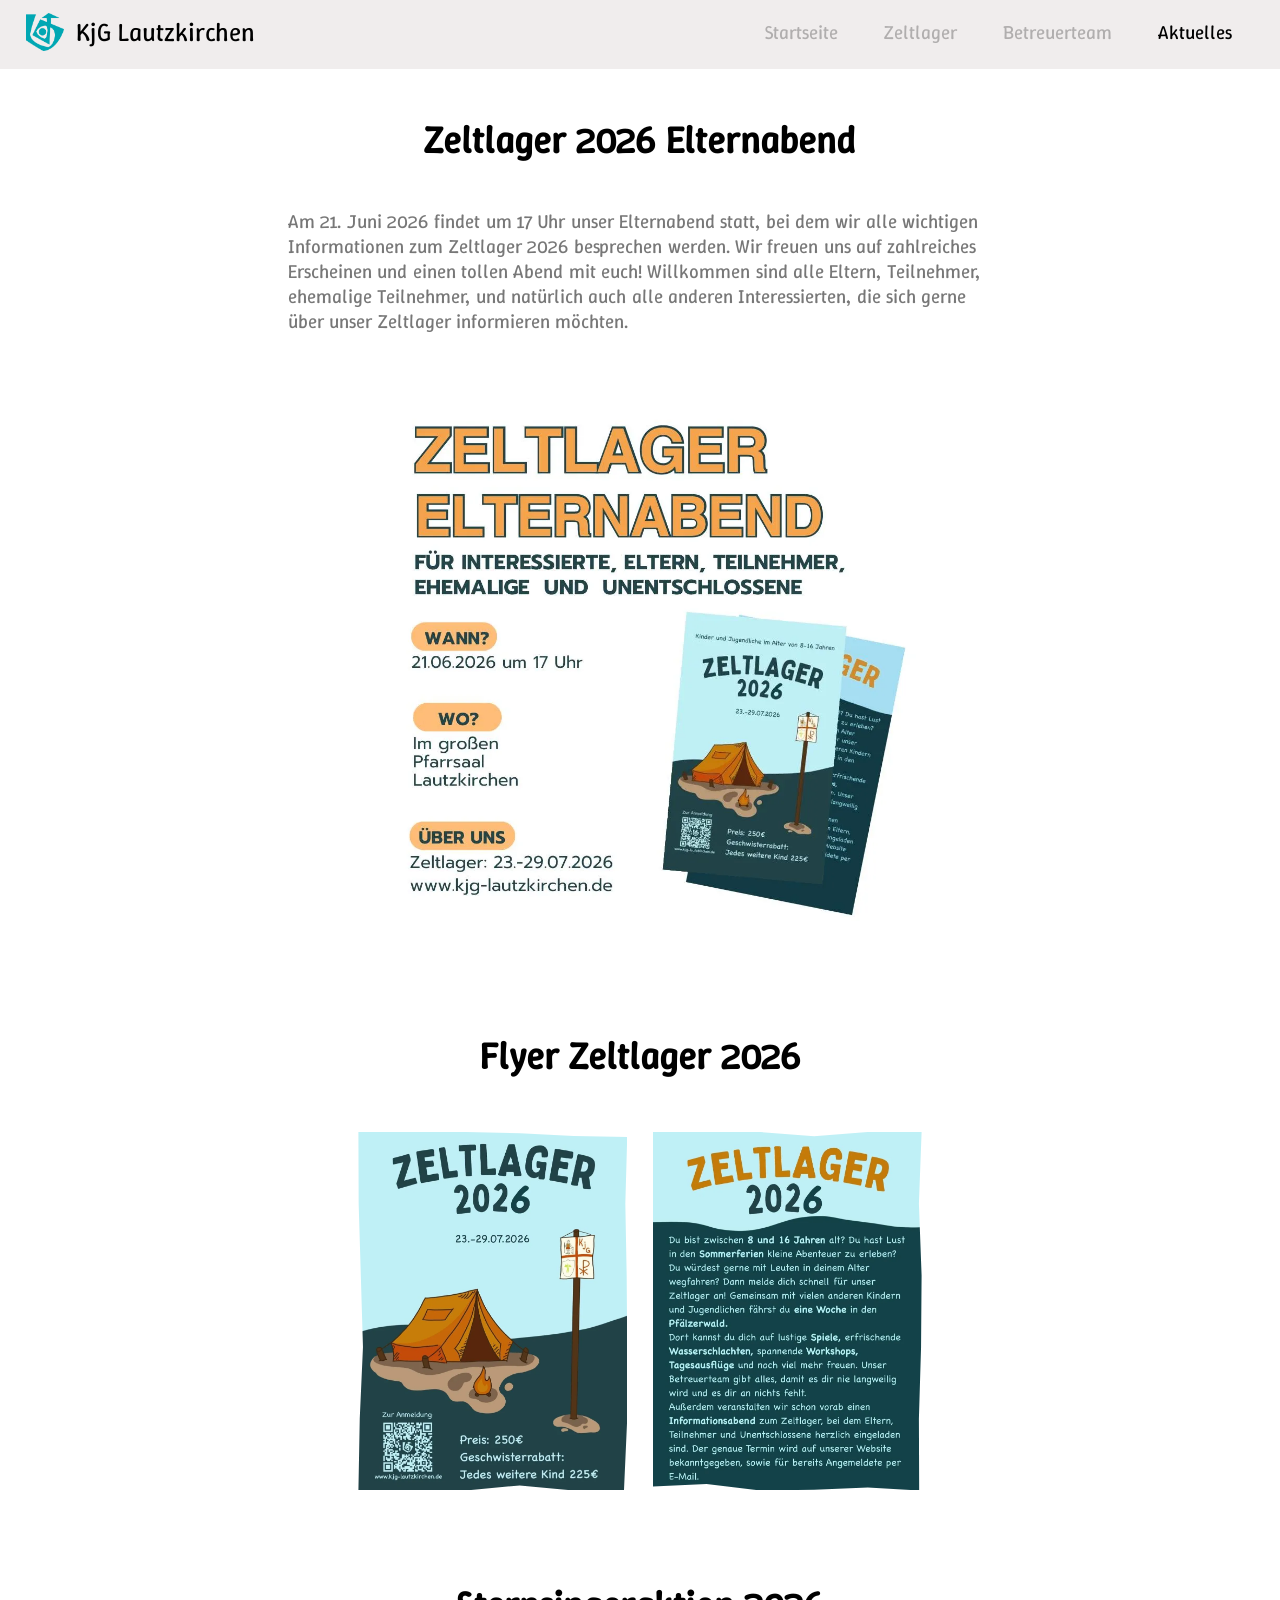
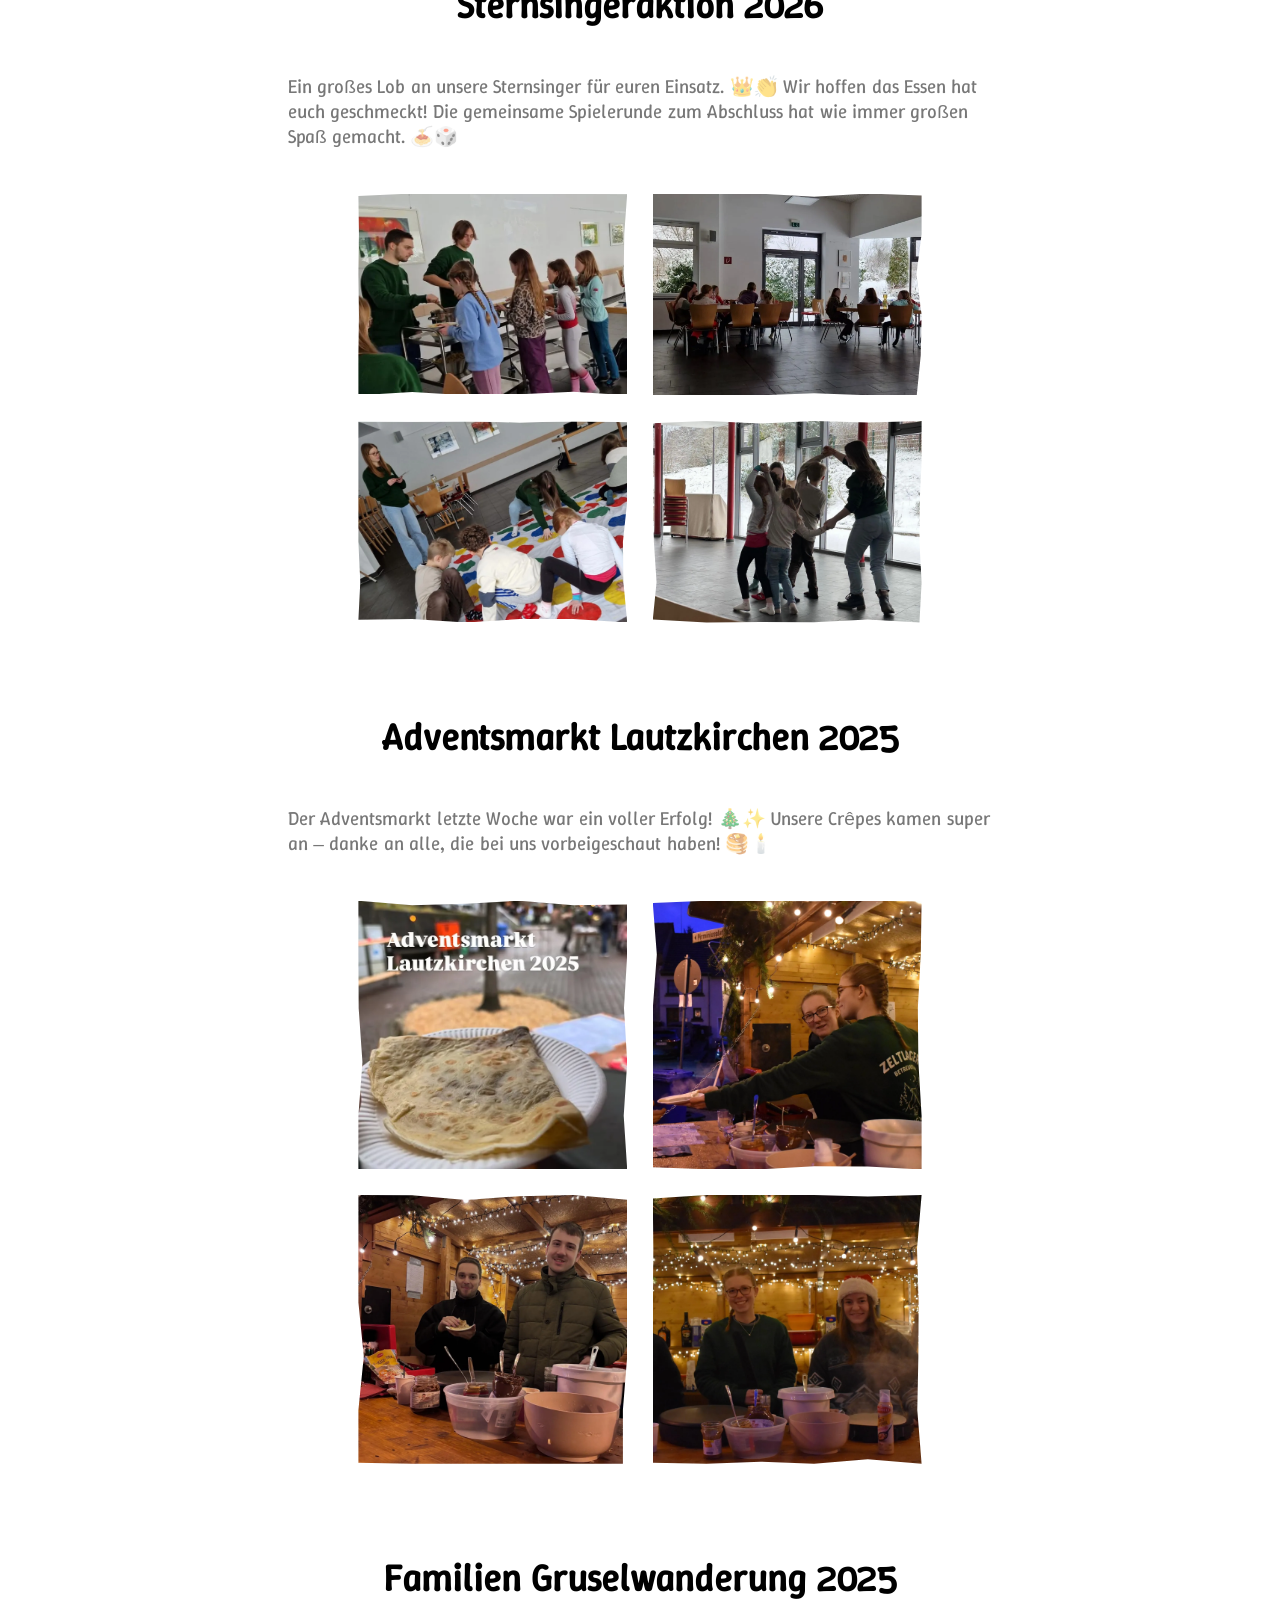
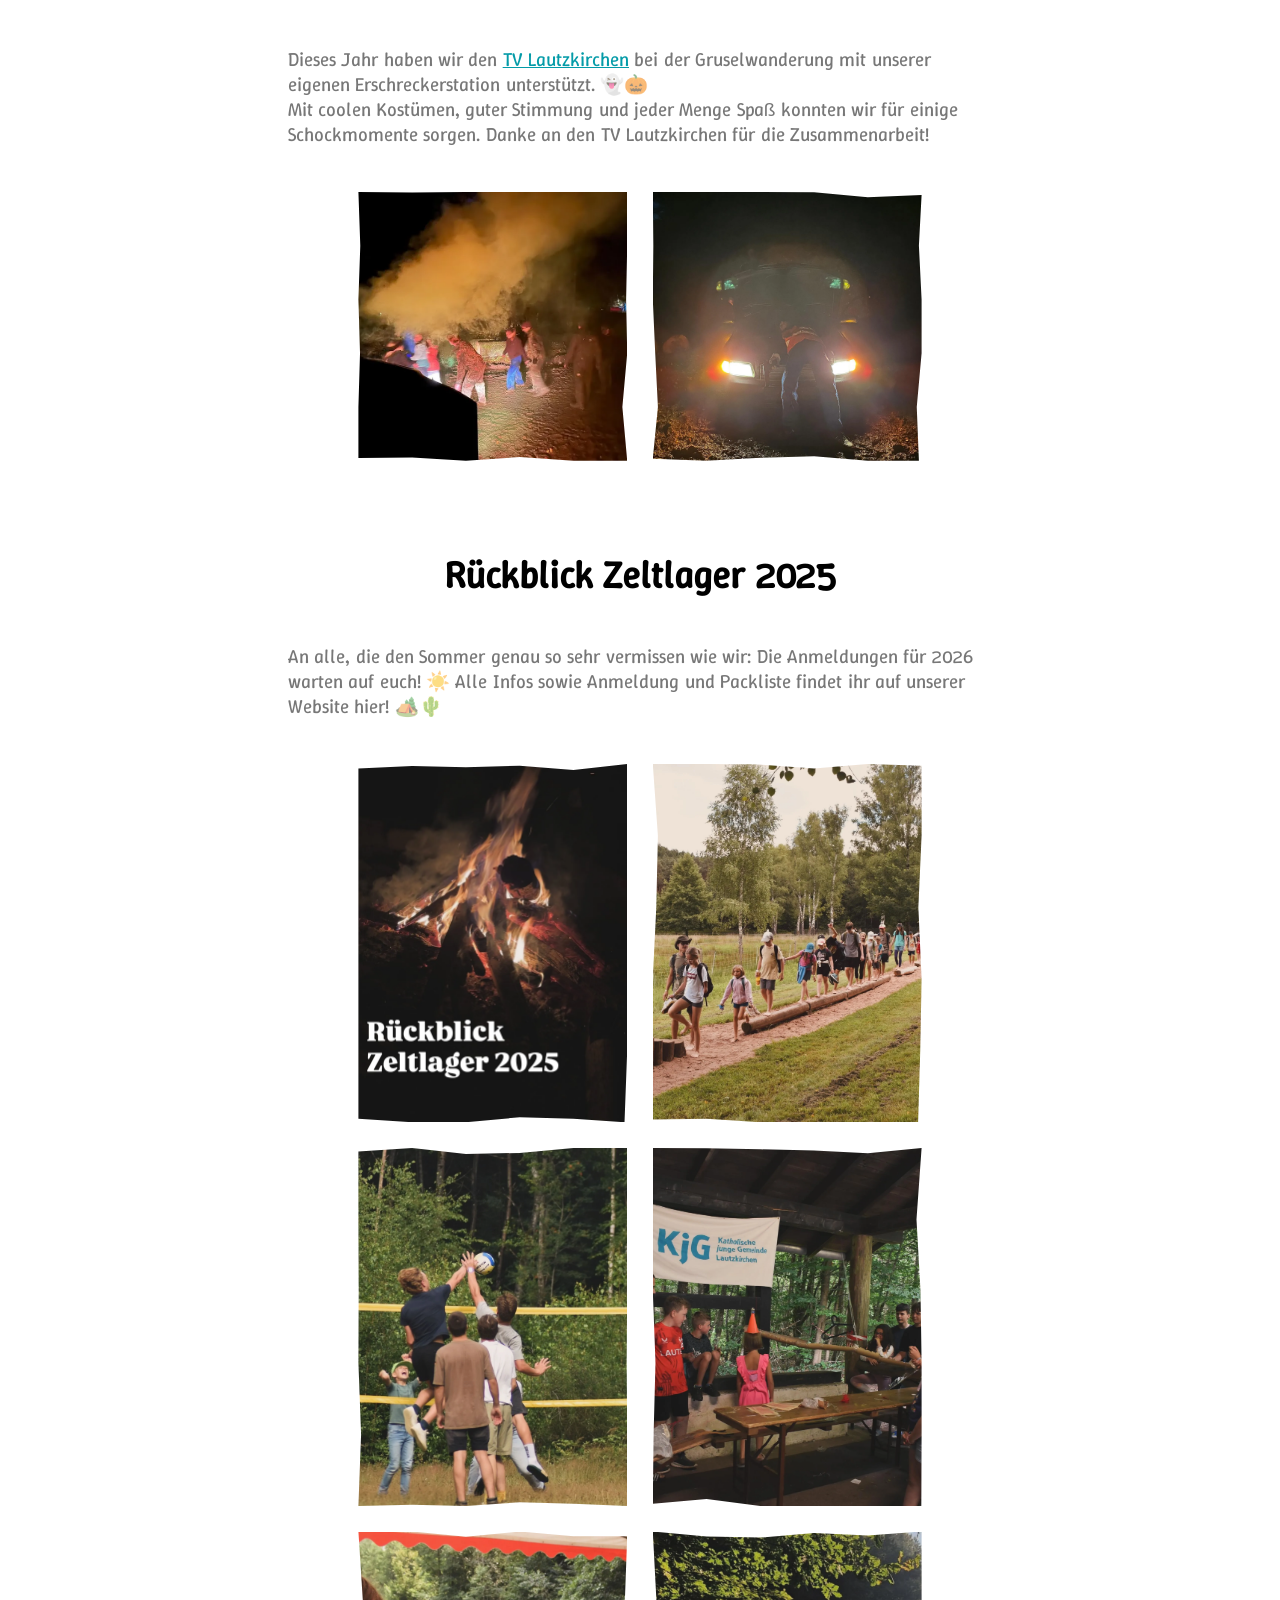
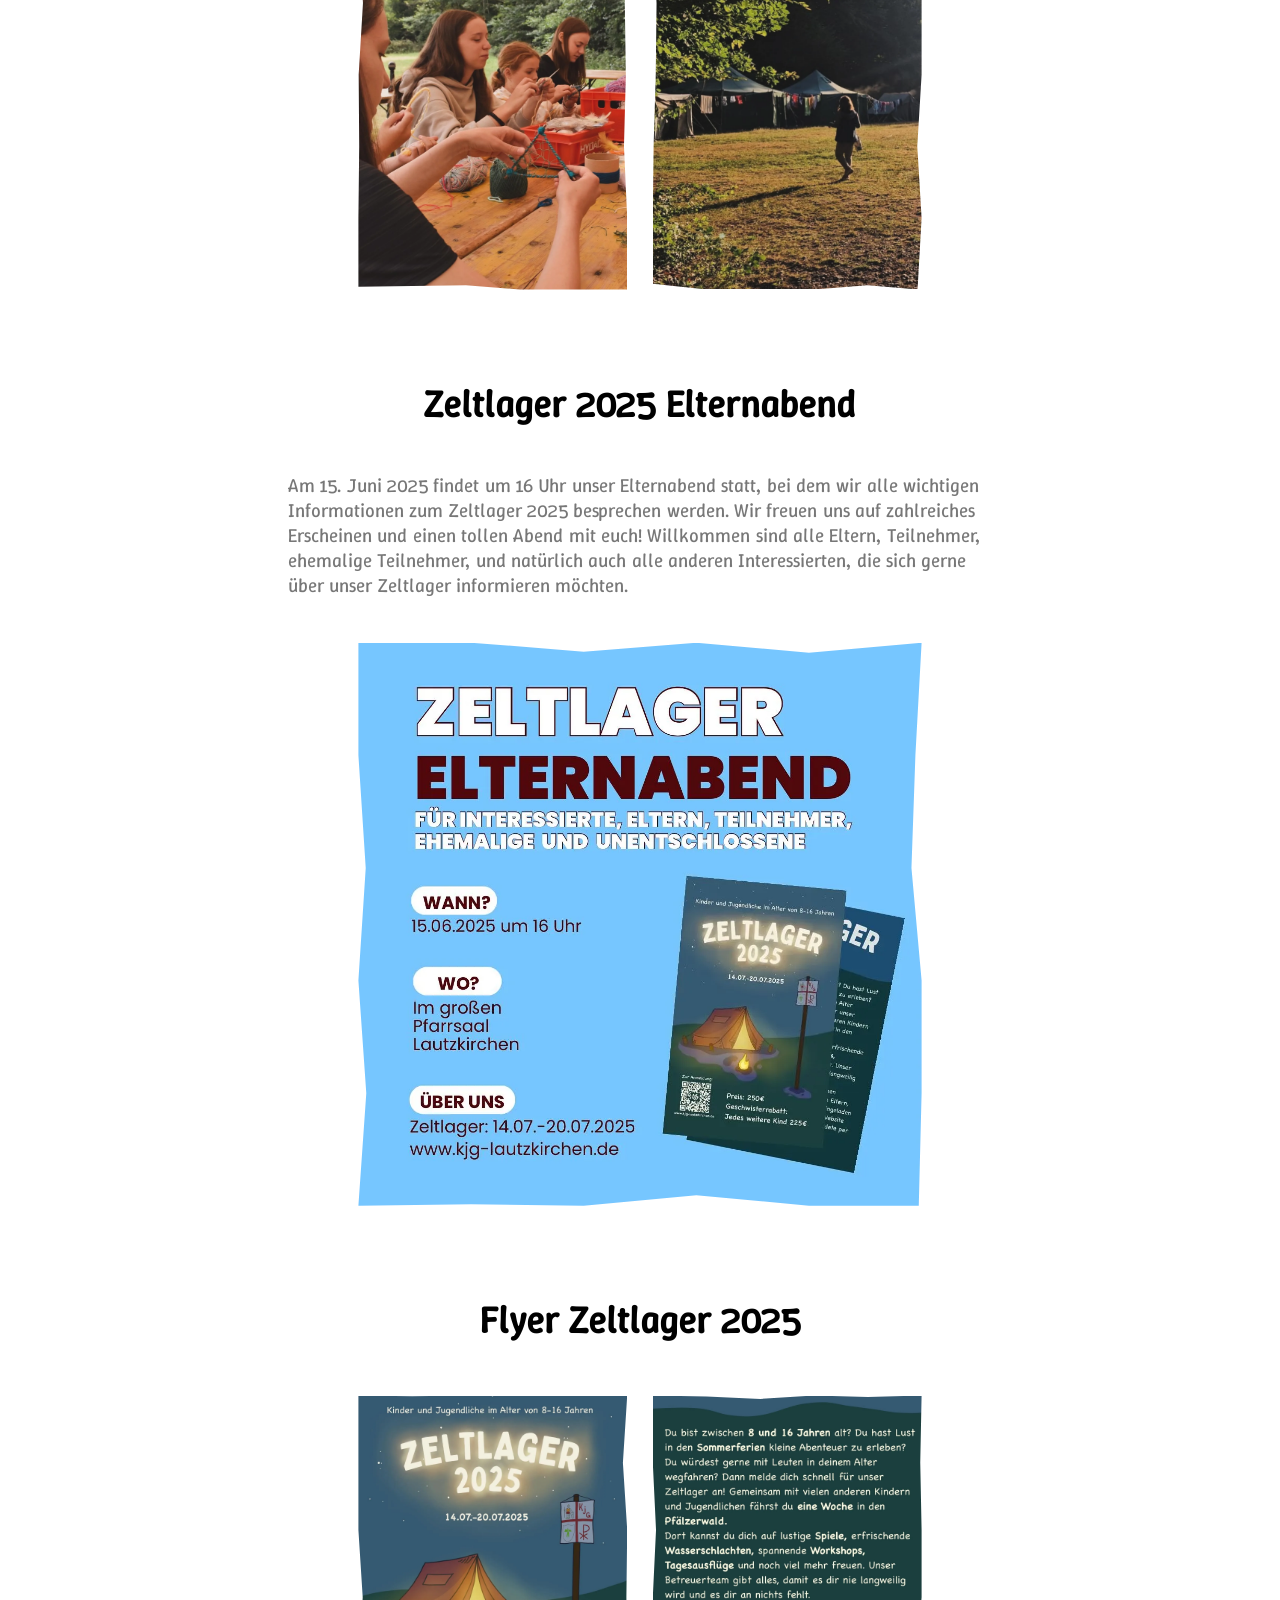
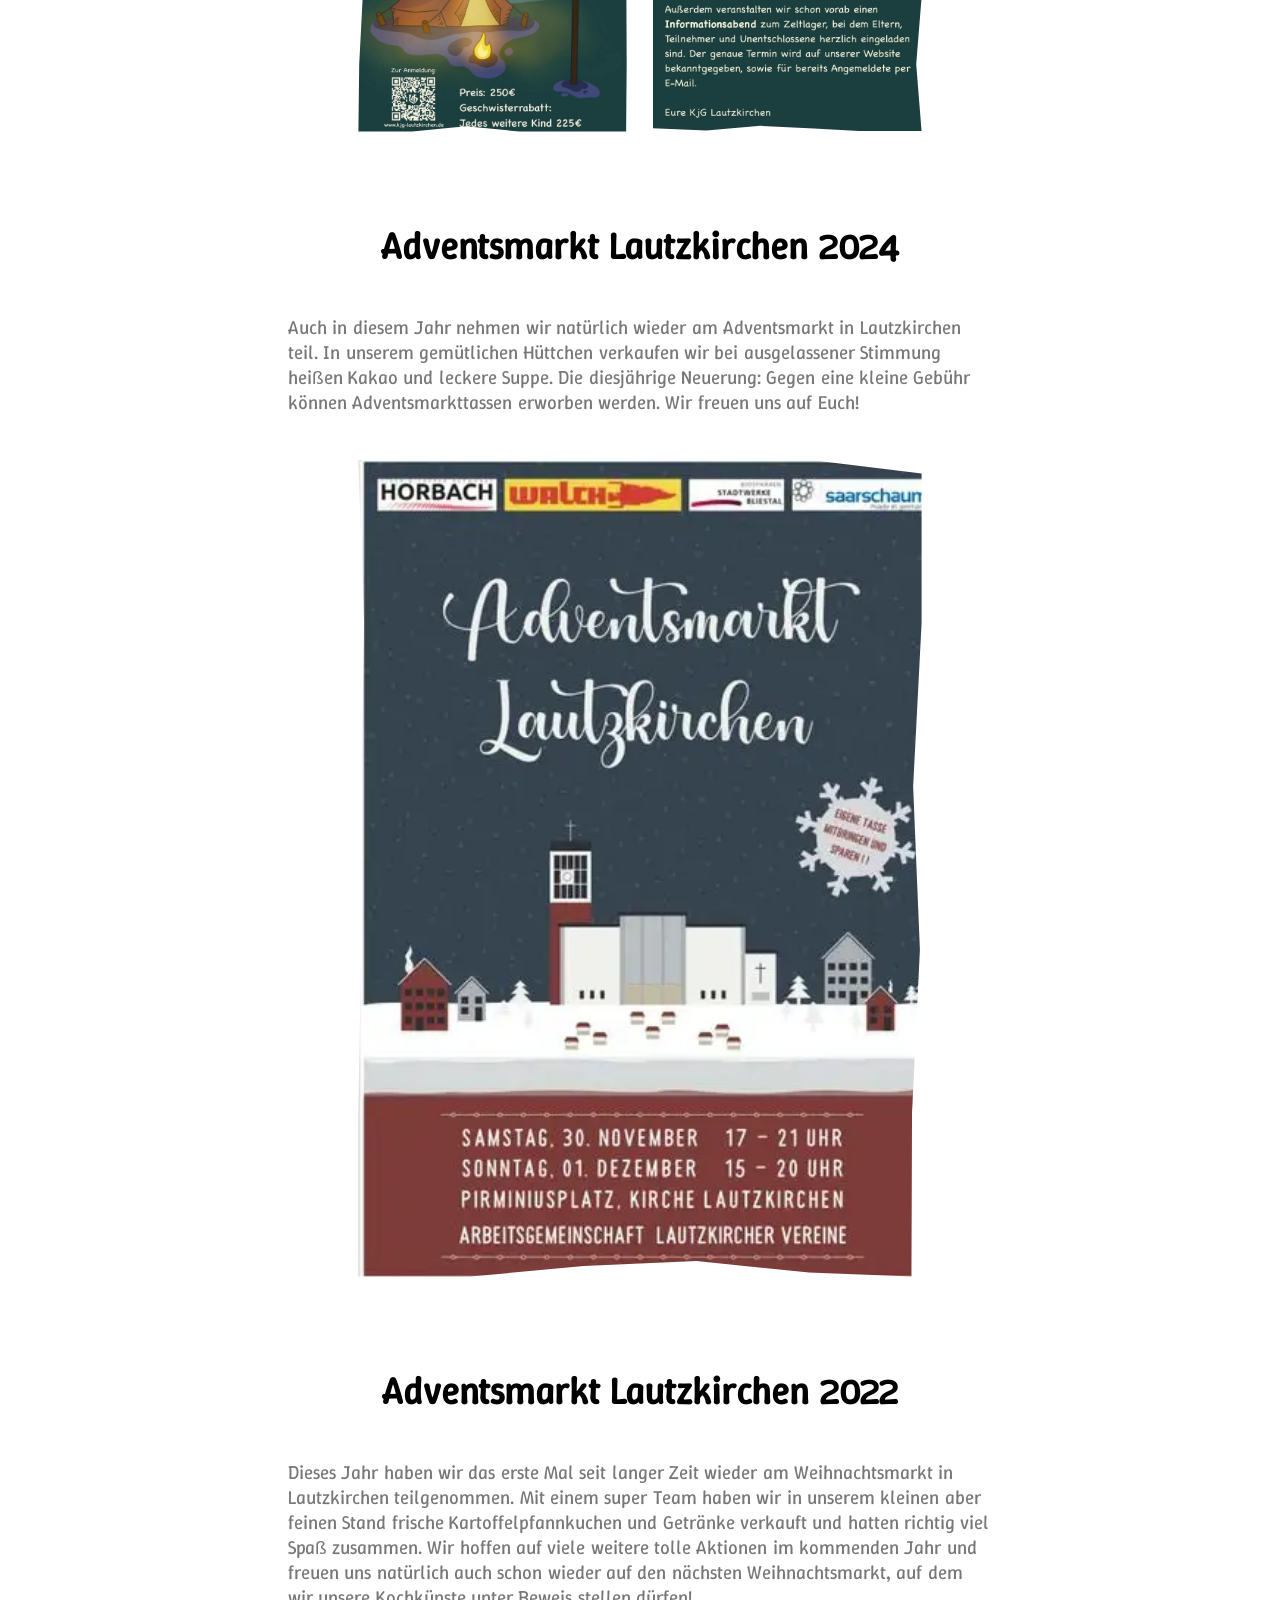
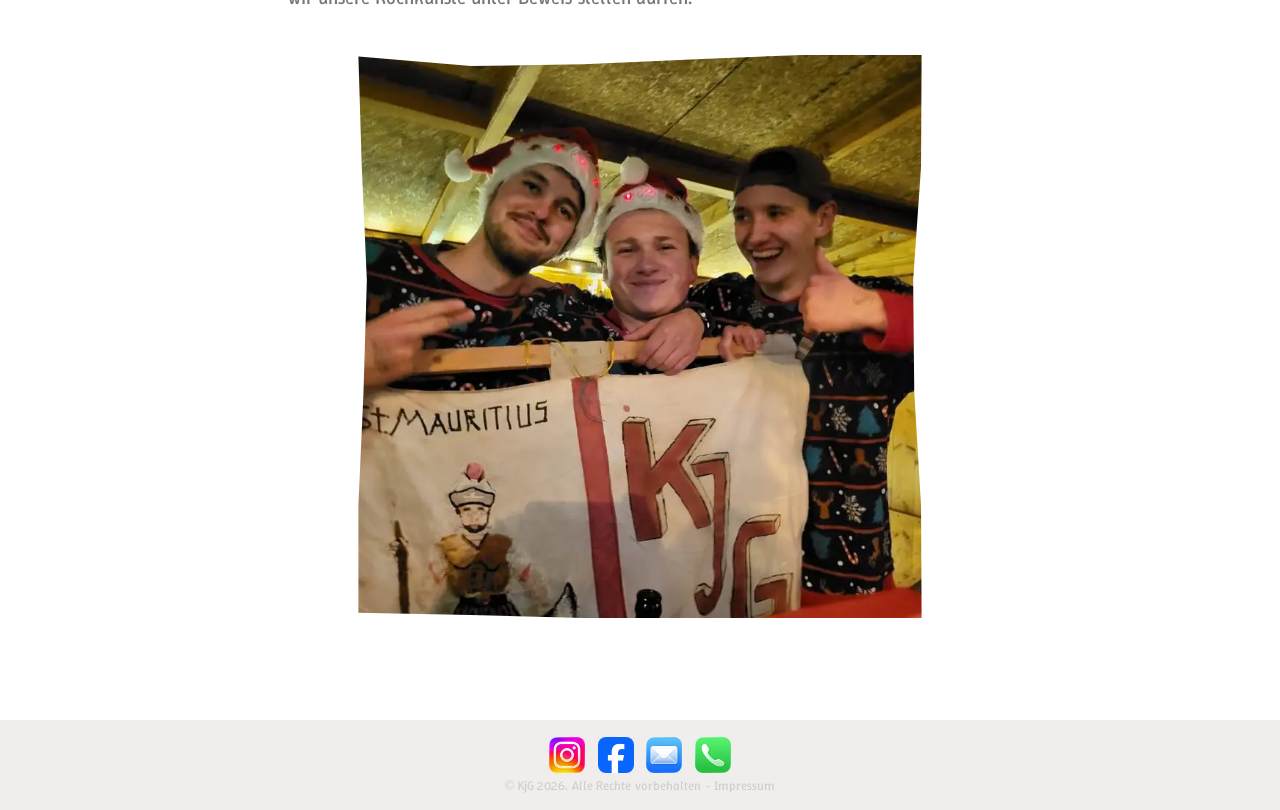
==== commit 5dbbd5aa: "Include further suggestions" ====
--- a/aktuelles.html
+++ b/aktuelles.html
@@ -214,8 +214,6 @@
           <img src="bilder/facebook.webp" alt="Facebook Logo" onclick="window.location='https://www.facebook.com/100064357975045'">
           <img src="bilder/mail.webp" alt="Email Logo" onclick="window.location='mailto:kjg-lautzkirchen-zeltlager@gmx.de'">
           <img src="bilder/phone.webp" alt="Phone Logo" onclick="window.location='tel:+49 15776947321'">
-          <img src="bilder/maps.webp" alt="Phone Logo" onclick="window.location='https://maps.app.goo.gl/UDgRKcZVK6MME6x8A'">
-          <img src="bilder/karten.webp" alt="Phone Logo" onclick="window.location='https://maps.apple.com/place?address=Pfarrer-Peter-Stra%C3%9Fe%201,%20Lautzkirchen,%2066440%20Blieskastel,%20Deutschland&coordinate=49.251414,7.256753&name=KjG%20Lautzkirchen&place-id=I957291D842061F94&map=h'">
       </div>
       <a href="/impressum">
       © KjG 2026. Alle Rechte vorbehalten - Impressum
